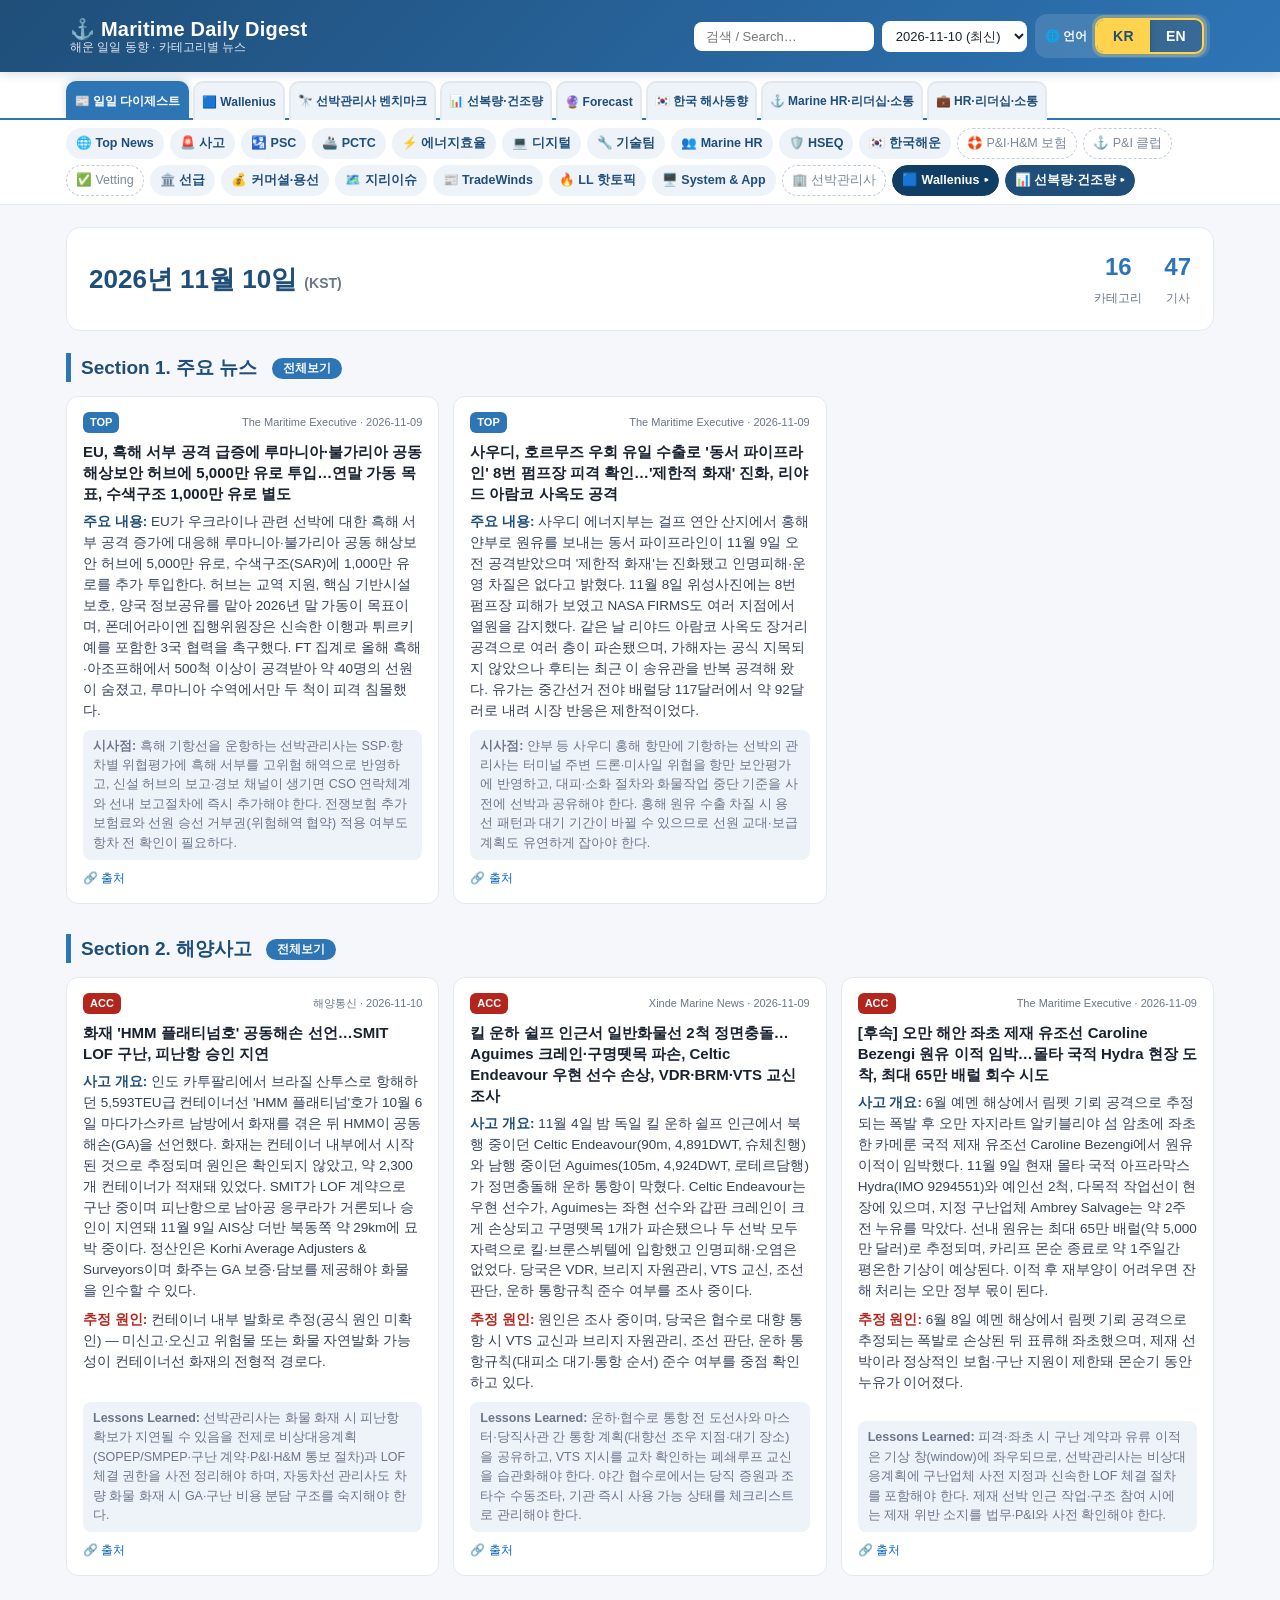
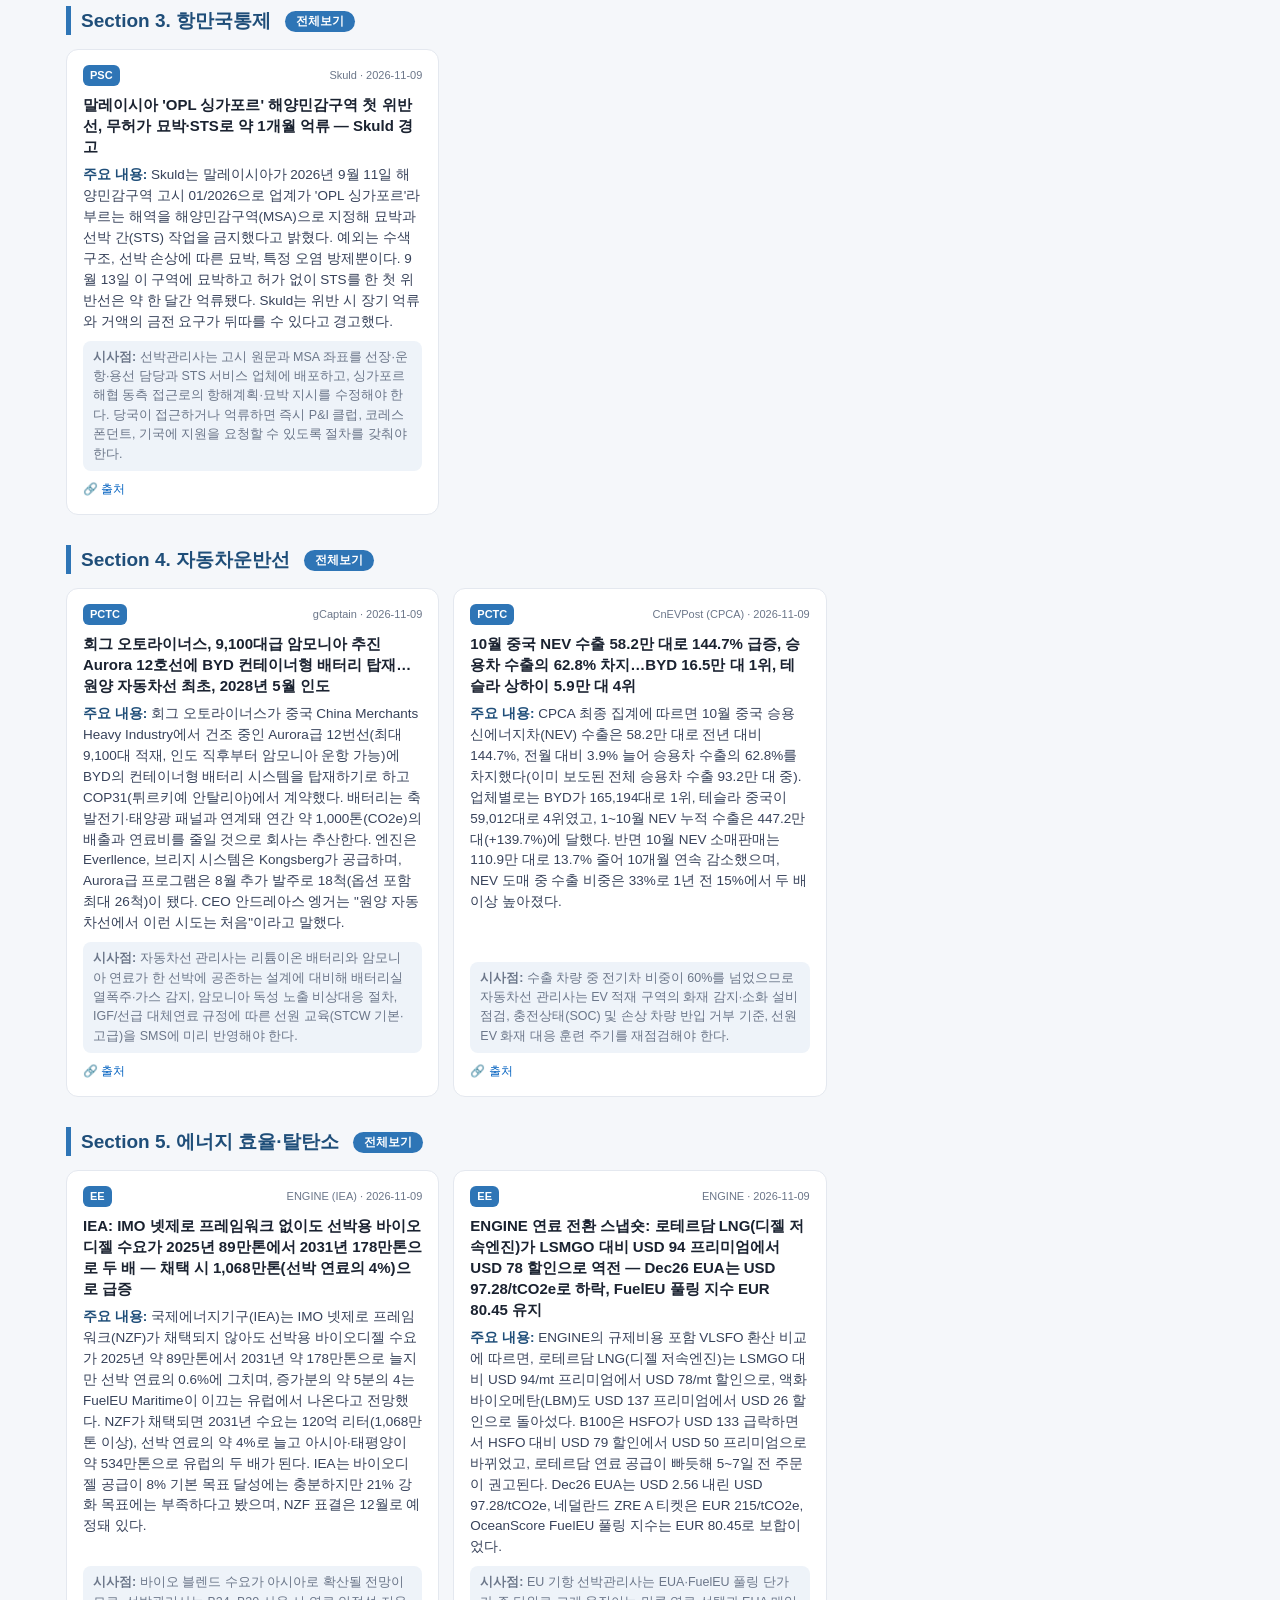
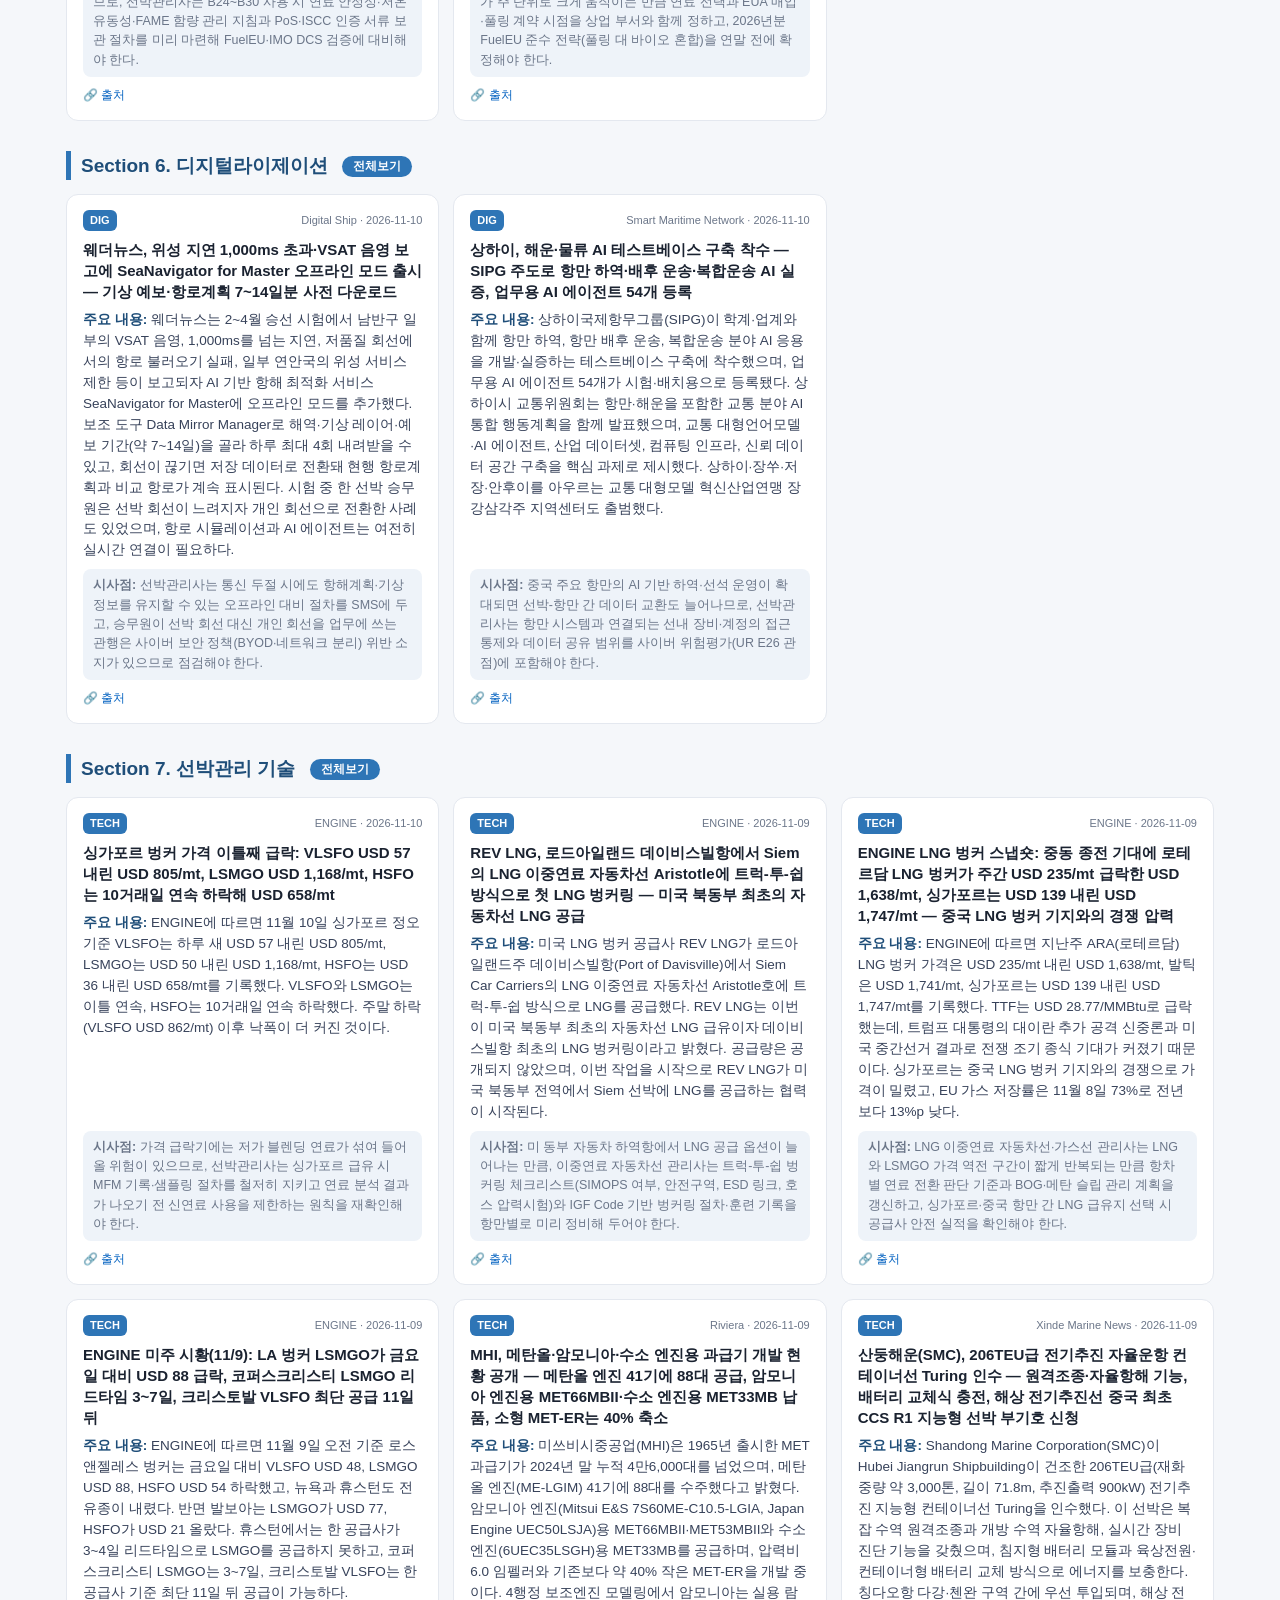
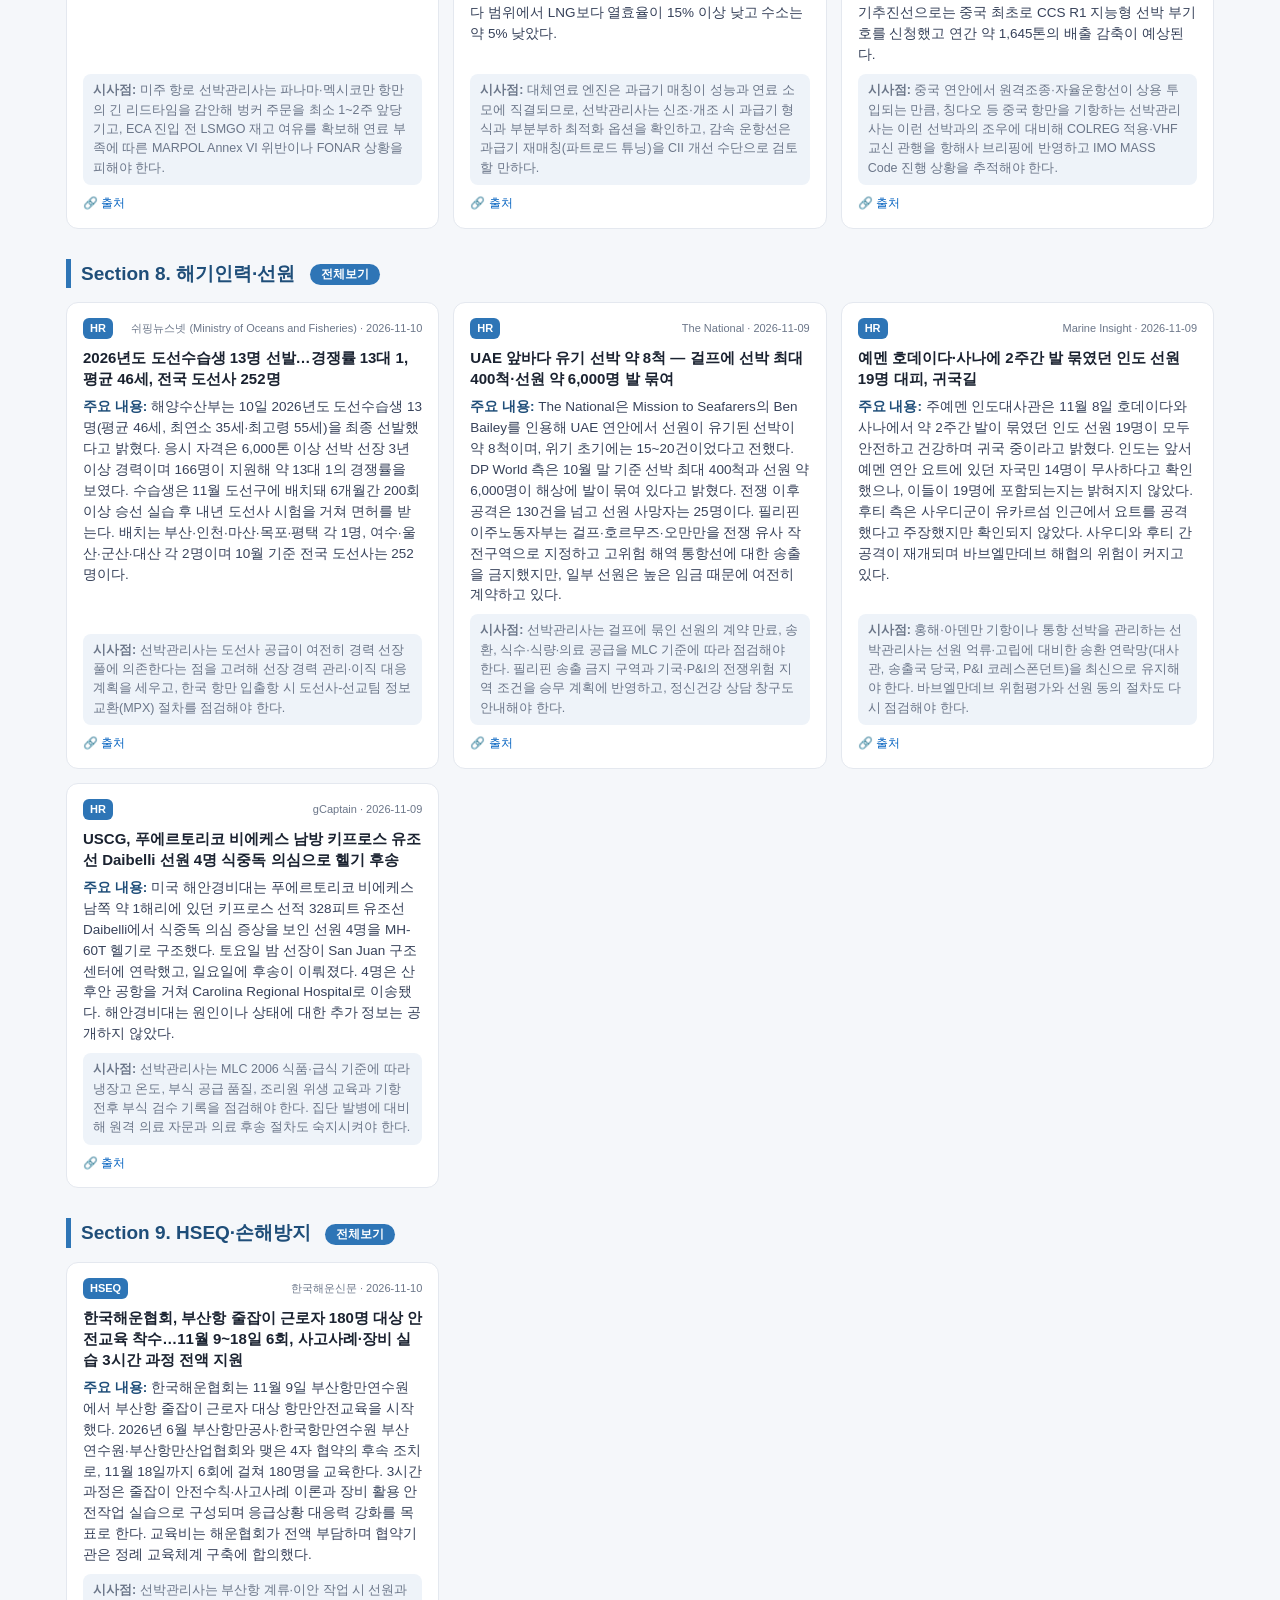
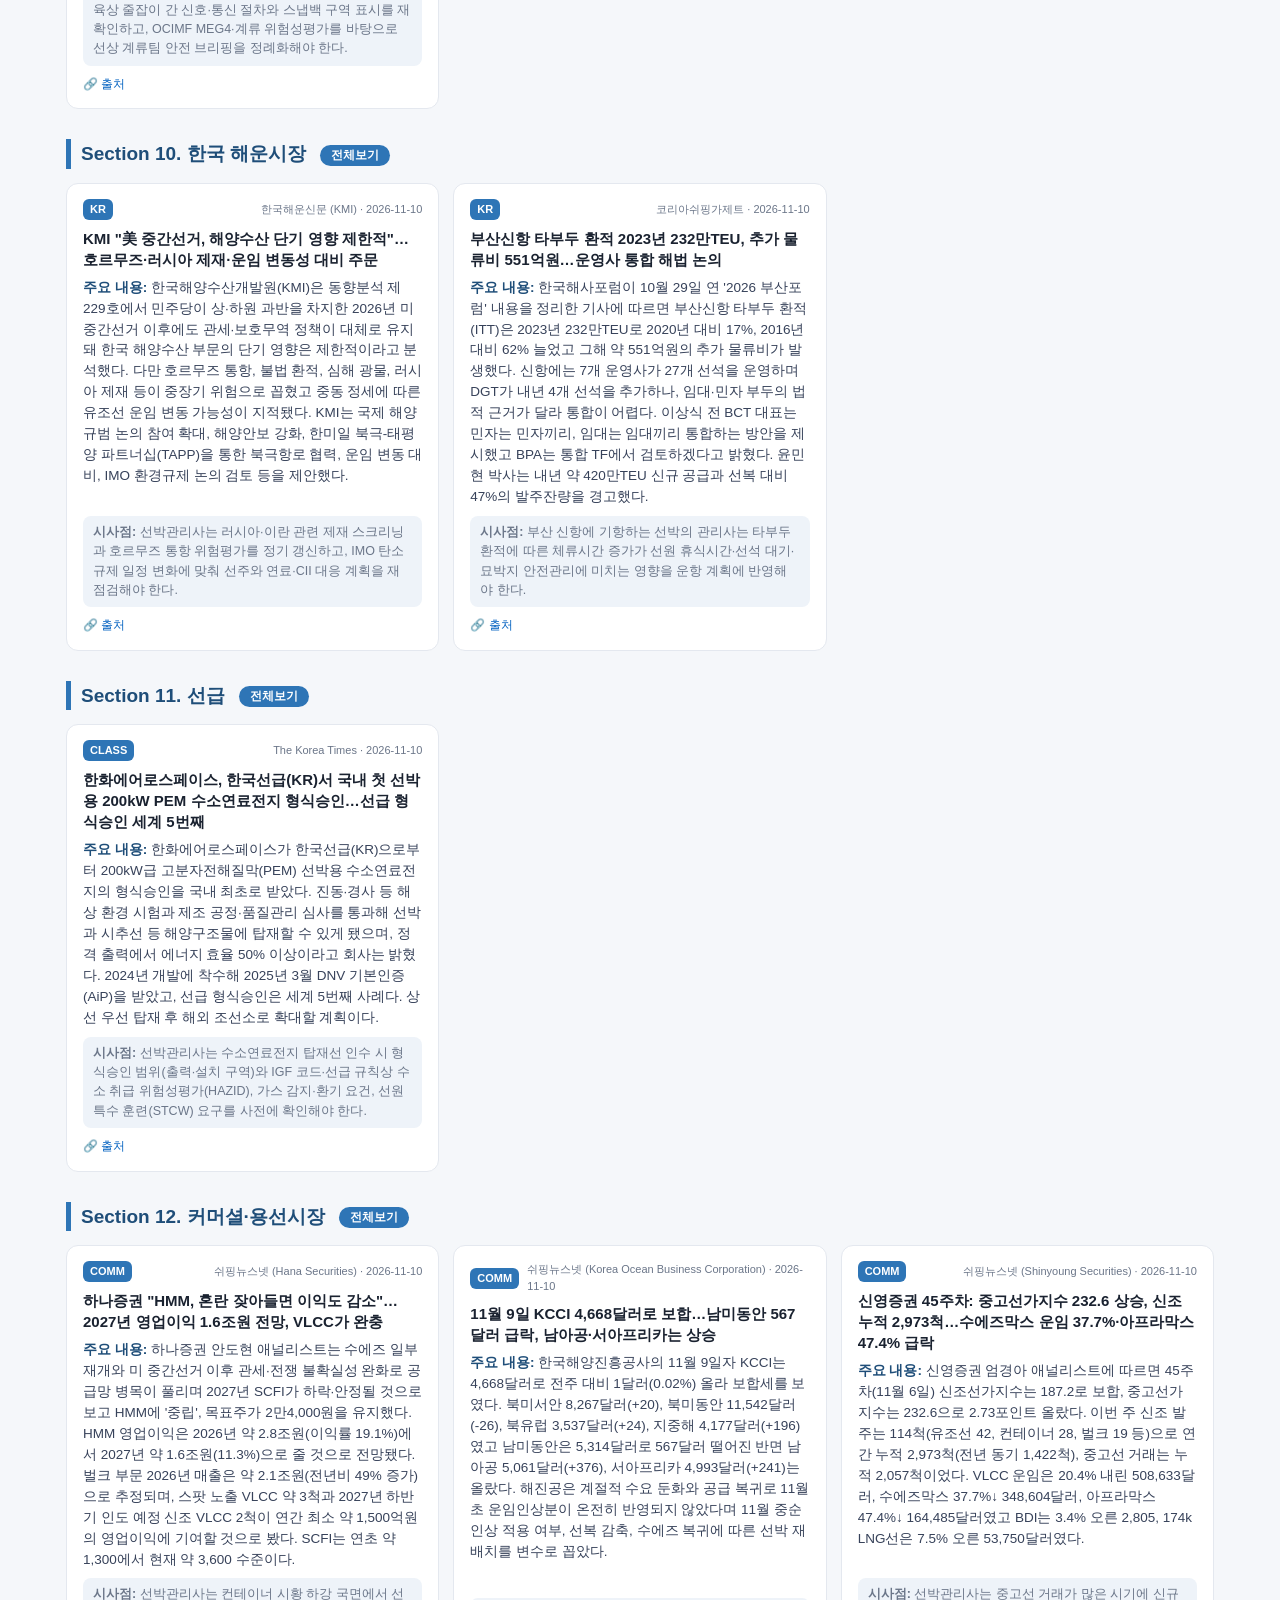
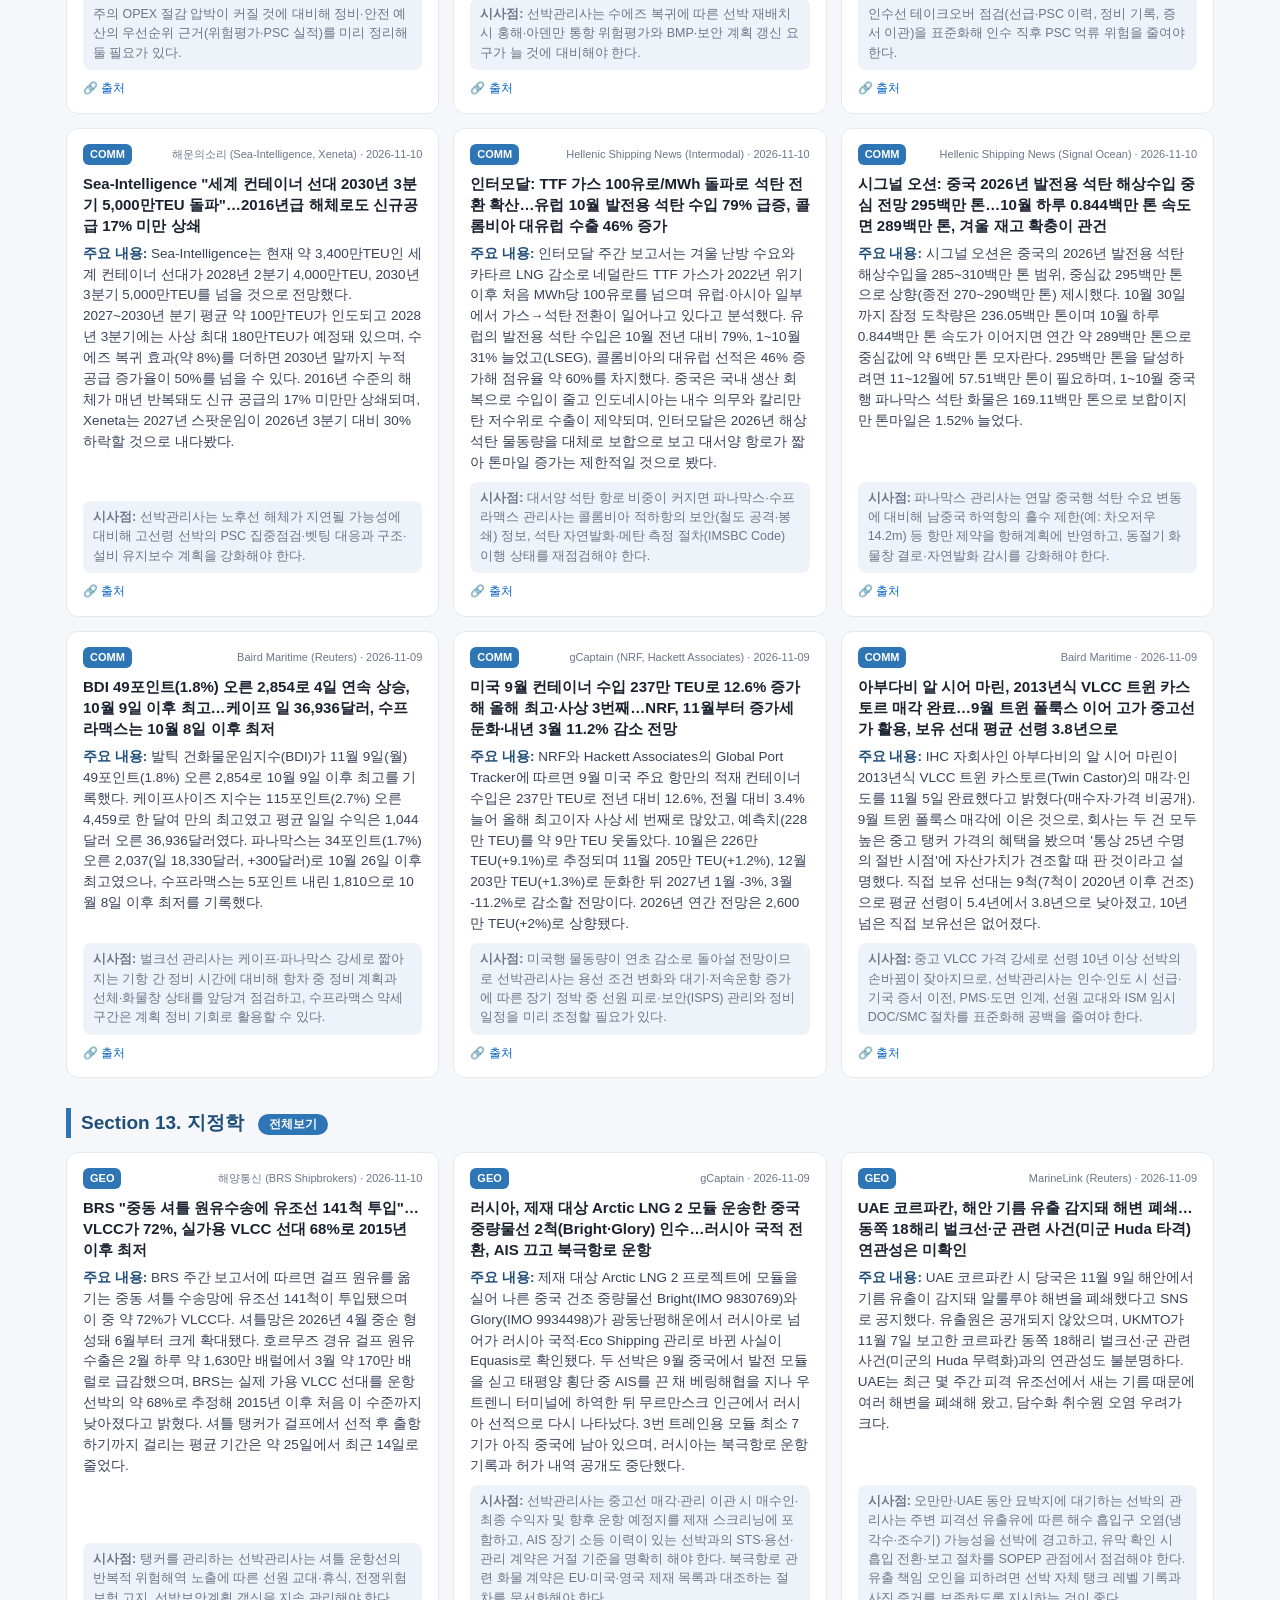
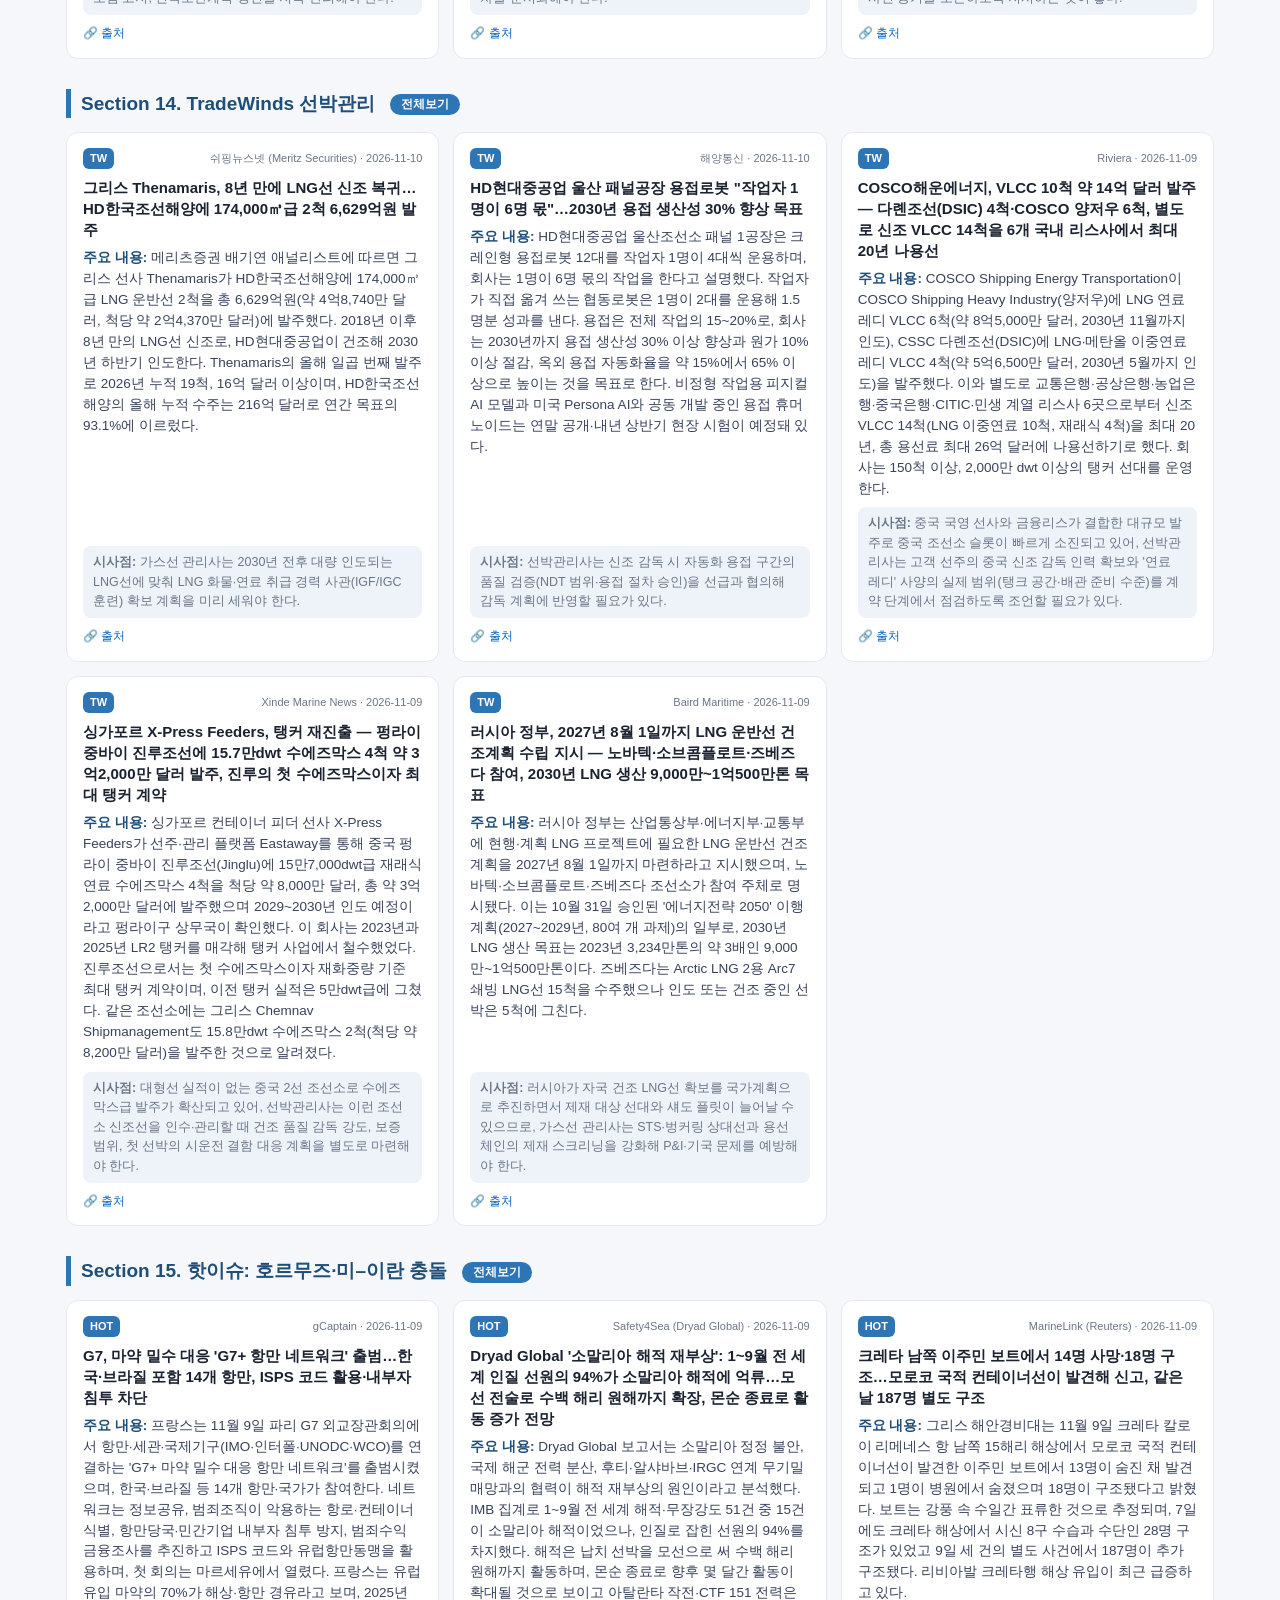
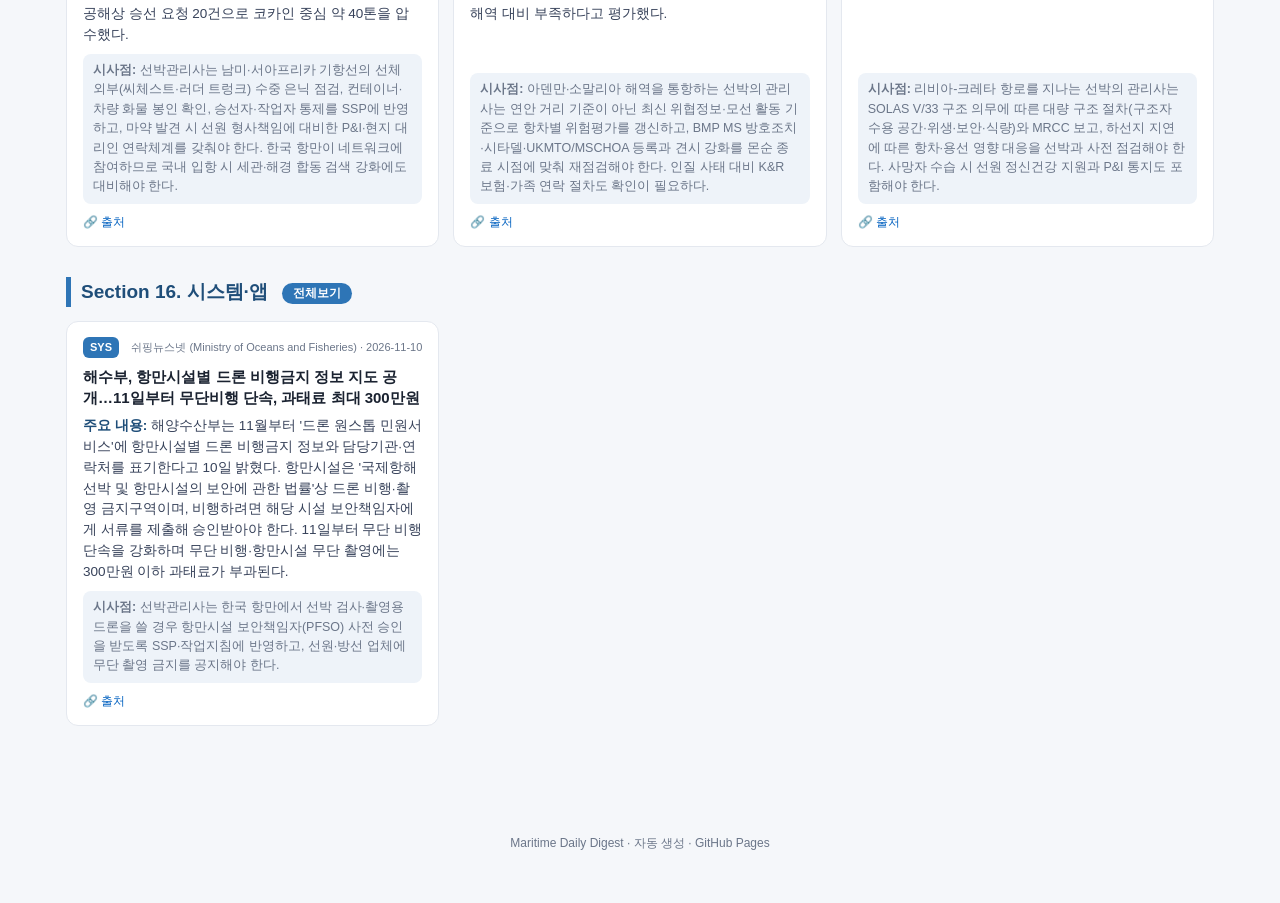
==== index.html @ 1887d446 "Update digest 2026-11-10: daily edition and all tabs Co-Authored-By: Claude Opus 5.5 <noreply@anthro" ====
<!DOCTYPE html>
<html lang="ko">
<head>
<meta charset="UTF-8">
<meta name="viewport" content="width=device-width, initial-scale=1.0">
<title>Maritime Daily Digest</title>
<link rel="icon" type="image/svg+xml" href="data:image/svg+xml,%3Csvg%20xmlns='http://www.w3.org/2000/svg'%20viewBox='0%200%2064%2064'%3E%3Ccircle%20cx='32'%20cy='32'%20r='32'%20fill='%231863C4'/%3E%3Cg%20fill='%23ffffff'%3E%3Crect%20x='22'%20y='21'%20width='5'%20height='22'%20rx='0.8'/%3E%3Crect%20x='37'%20y='21'%20width='5'%20height='22'%20rx='0.8'/%3E%3Cpolygon%20points='22,21%2027,21%2042,43%2037,43'/%3E%3C/g%3E%3C/svg%3E">
<meta name="theme-color" content="#1863C4">
<style>
:root{
--h1:#1F4E79; --h2:#2E75B6; --link:#0563C1; --ink:#1a2230; --muted:#6b7689;
--line:#e4e8ef; --bg:#f5f7fa; --card:#ffffff; --chip:#eef3f9; --accent:#1F4E79;
--acc-red:#b3261e;
}
*{box-sizing:border-box}
html,body{margin:0;padding:0}
body{font-family:"Malgun Gothic","Apple SD Gothic Neo","Segoe UI",Roboto,sans-serif;
color:var(--ink);background:var(--bg);line-height:1.55;-webkit-font-smoothing:antialiased}
a{color:var(--link);text-decoration:none}
a:hover{text-decoration:underline}

/* Header */
header{position:sticky;top:0;z-index:50;background:linear-gradient(135deg,#1F4E79,#2E75B6);
color:#fff;box-shadow:0 2px 10px rgba(31,78,121,.18)}
.bar{max-width:1180px;margin:0 auto;padding:14px 20px;display:flex;align-items:center;gap:16px;flex-wrap:wrap}
.brand{display:flex;flex-direction:column;line-height:1.15;cursor:pointer;border-radius:8px;padding:2px 6px;margin:-2px -6px;transition:background .15s}
.brand:hover{background:rgba(255,255,255,.12)}
.brand:hover b{text-decoration:underline}
.brand:focus-visible{outline:2px solid #ffd34d;outline-offset:2px}
.brand b{font-size:20px;letter-spacing:.2px}
.brand span{font-size:12px;opacity:.85}
.spacer{flex:1}
.ctrl{display:flex;align-items:center;gap:8px;flex-wrap:wrap}
select,.toggle button,#search{font-family:inherit;font-size:13px}
select{padding:7px 10px;border-radius:8px;border:none;background:#ffffff;color:var(--ink);cursor:pointer}
#search{padding:7px 12px;border-radius:8px;border:none;width:180px;outline:none;color:var(--ink)}
.langwrap{display:inline-flex;align-items:center;gap:8px;background:rgba(255,255,255,.12);
padding:4px 6px 4px 10px;border-radius:12px}
.langwrap .lng-ico{font-size:12px;font-weight:700;color:#fff;opacity:.95;white-space:nowrap}
.toggle{display:inline-flex;background:rgba(0,0,0,.20);border-radius:9px;overflow:hidden;
border:2px solid #ffd34d;box-shadow:0 0 0 3px rgba(255,211,77,.30)}
.toggle button{padding:8px 16px;border:none;background:transparent;color:#fff;cursor:pointer;
font-weight:700;font-size:14px;letter-spacing:.3px;transition:background .15s,color .15s}
.toggle button.on{background:#ffd34d;color:#1F4E79;box-shadow:0 1px 6px rgba(0,0,0,.25)}
.toggle button:not(.on):hover{background:rgba(255,255,255,.16)}

/* View tabs (Daily digest / Tonnage) */
.vtabs{background:#fff;border-bottom:2px solid var(--h2)}
.vtabs-inner{max-width:1180px;margin:0 auto;padding:9px 16px 0;display:flex;gap:8px}
.vtab{appearance:none;font-family:inherit;font-size:14.5px;font-weight:800;cursor:pointer;
color:var(--h1);background:var(--chip);border:2px solid var(--line);border-bottom:none;
padding:10px 20px;border-radius:10px 10px 0 0;position:relative;top:2px;
transition:background .15s,color .15s,border-color .15s}
.vtab:hover{background:#dfeaf6;border-color:var(--h2)}
.vtab.on{background:var(--h2);color:#fff;border-color:var(--h2);box-shadow:0 -2px 8px rgba(31,78,121,.20)}
.vtab .vt-ico{margin-right:6px}

/* Tonnage shortcut chip inside the daily category row */
.chip.tonchip{background:var(--h1);color:#fff;border-color:var(--h1)}
.chip.tonchip:hover{background:var(--h2);border-color:var(--h2)}

/* Ship-manager impact & strategy */
.sm-wrap{background:#fff;border:1px solid var(--line);border-left:5px solid var(--h1);
border-radius:12px;padding:18px 20px 16px;margin-bottom:20px}
.sm-wrap h3{margin:0 0 4px;font-size:16.5px;color:var(--h1)}
.sm-wrap p.intro{margin:0 0 16px;font-size:13.5px;line-height:1.7;color:#37425a}
.sm-h4{margin:18px 0 10px;font-size:13px;font-weight:800;color:var(--h2);letter-spacing:.3px;
text-transform:uppercase}
.sm-h4:first-of-type{margin-top:0}
.sm-imp{display:grid;grid-template-columns:repeat(auto-fit,minmax(290px,1fr));gap:12px}
.sm-imp div{background:var(--chip);border-radius:10px;padding:12px 14px}
.sm-imp b{display:block;font-size:13.5px;color:var(--h1);margin-bottom:5px;line-height:1.45}
.sm-imp span{font-size:12.5px;color:#4a5568;line-height:1.65}
.sm-str{list-style:none;margin:0;padding:0}
.sm-str li{border-top:1px solid var(--line);padding:13px 0 12px;display:flex;gap:14px;flex-wrap:wrap}
.sm-str li:first-child{border-top:none;padding-top:2px}
.sm-when{flex:0 0 132px;font-size:12px;font-weight:800;color:var(--h2);line-height:1.5;padding-top:2px}
.sm-body{flex:1 1 320px;min-width:0}
.sm-body b{display:block;font-size:14px;color:var(--ink);line-height:1.5;margin-bottom:5px}
.sm-body span{font-size:12.5px;color:#4a5568;line-height:1.65}
.sm-tag{display:inline-block;font-size:10.5px;font-weight:800;color:#fff;border-radius:5px;
padding:2px 8px;margin-left:7px;vertical-align:2px;white-space:nowrap}
.sm-tag.HSEQ{background:#b3261e}.sm-tag.기술{background:#1F4E79}.sm-tag.인력{background:#4a3aa7}
.sm-tag.상업{background:#1baf7a}.sm-tag.운영{background:#6b7689}
@media (max-width:640px){.sm-when{flex-basis:100%}}

/* Forecast segment pills */
.fc-segs{display:flex;flex-wrap:wrap;gap:8px;margin-bottom:18px}
.fc-seg{appearance:none;font-family:inherit;font-size:13.5px;font-weight:700;cursor:pointer;
background:#fff;color:var(--h1);border:2px solid var(--line);border-radius:999px;padding:8px 18px;
transition:background .15s,border-color .15s,color .15s}
.fc-seg:hover{border-color:var(--h2);background:var(--chip)}
.fc-seg.on{background:var(--h1);border-color:var(--h1);color:#fff}
.fc-seg .sg-ico{margin-right:5px}

/* Forecast tab */
.fc-verdict{background:linear-gradient(135deg,#1F4E79,#2E75B6);color:#fff;border-radius:14px;
padding:22px 24px;margin-bottom:20px}
.fc-verdict h2{margin:0 0 10px;font-size:21px;line-height:1.4;color:#fff}
.fc-verdict p.lead{margin:0 0 14px;font-size:14px;line-height:1.7;color:#eaf2fb}
.fc-verdict ul{margin:0;padding-left:18px}
.fc-verdict li{font-size:13.5px;line-height:1.65;color:#dce9f6;margin-bottom:6px}
.fc-kpis{display:grid;grid-template-columns:repeat(auto-fit,minmax(165px,1fr));gap:12px;margin-bottom:22px}
.fc-kpi{background:#fff;border:1px solid var(--line);border-radius:12px;padding:14px 16px}
.fc-kpi b{display:block;font-size:23px;color:var(--h2);line-height:1.25}
.fc-kpi span{font-size:12px;color:var(--muted)}
.fc-kpi em{display:block;font-style:normal;font-size:11.5px;color:var(--muted);margin-top:5px;line-height:1.45}
.chartbox{background:#fff;border:1px solid var(--line);border-radius:12px;padding:16px 18px 14px;margin-bottom:20px}
.chartbox h3{margin:0 0 3px;font-size:15.5px;color:var(--h1)}
.chartbox .cap{margin:0 0 12px;font-size:12.5px;color:var(--muted);line-height:1.5}
.chartbox svg{display:block;width:100%;height:auto;overflow:visible}
.lgd{display:flex;flex-wrap:wrap;gap:14px;margin:10px 0 2px;font-size:12.5px;color:var(--muted)}
.lgd i{display:inline-block;width:11px;height:11px;border-radius:3px;margin-right:6px;vertical-align:-1px}
.fc-tblwrap{overflow-x:auto;-webkit-overflow-scrolling:touch}
table.fc-tbl{border-collapse:collapse;width:100%;min-width:520px;font-size:12.5px}
table.fc-tbl th,table.fc-tbl td{border:1px solid var(--line);padding:7px 10px;text-align:right;white-space:nowrap}
table.fc-tbl th{background:var(--chip);color:var(--h1);font-weight:700}
table.fc-tbl th:first-child,table.fc-tbl td:first-child{text-align:left}
table.fc-tbl td.warn{background:#fdeeea;color:#a8341f;font-weight:700}
.fc-note{font-size:12px;color:var(--muted);line-height:1.6;margin-top:10px}
.watch li{font-size:13px;line-height:1.6;margin-bottom:7px}
.watch b{color:var(--h1)}
.wt{display:inline-block;font-size:11px;font-weight:700;color:#fff;border-radius:5px;padding:1px 7px;margin-left:6px}
.wt.h{background:#b3261e}.wt.m{background:#eda100}.wt.l{background:#6b7689}
#fcTip{position:fixed;z-index:200;pointer-events:none;background:#0f2437;color:#fff;font-size:12px;
line-height:1.55;padding:8px 11px;border-radius:8px;box-shadow:0 4px 14px rgba(0,0,0,.28);display:none;max-width:250px}

/* Tonnage figure badge */
.fig{font-size:12.5px;font-weight:700;color:var(--h1);background:#eaf2fb;border:1px solid #cfe0f2;
border-radius:8px;padding:7px 10px;margin:0 0 9px;line-height:1.5}

/* Nav chips — max 2 lines */
/* rows are 31px (19px line + padding + border); 8 + 31 + 6 + 31 = 76px shows exactly two rows */
nav.cats{background:#fff;border-bottom:1px solid var(--line);padding-bottom:8px}
.cats-inner{max-width:1180px;margin:0 auto;padding:8px 16px 0;display:flex;flex-wrap:wrap;gap:6px;max-height:78px;overflow-y:auto}
.chip{white-space:nowrap;padding:5px 9px;line-height:19px;border-radius:999px;background:var(--chip);color:var(--h1);
font-size:12.5px;font-weight:600;cursor:pointer;border:1px solid transparent}
.chip:hover{border-color:var(--h2)}
/* Section with no items on the selected date: still clickable, opens that section's archive */
.chip.nil{background:#fff;color:#7d889b;border:1px dashed #c3ccda;font-weight:500}
.chip.nil:hover{color:var(--h1);border:1px solid var(--h2)}
.chip.on,.chip.nil.on{background:var(--h2);color:#fff;border:1px solid var(--h2);font-weight:600}
.nilnote{background:#fff8e6;border:1px solid #f1dfb0;border-left:5px solid #e0a800;border-radius:10px;
padding:10px 14px;margin:-8px 0 16px;font-size:13.5px;color:#5a4a1a;line-height:1.6}

main{max-width:1180px;margin:0 auto;padding:22px 16px 60px}

.hero{background:#fff;border:1px solid var(--line);border-radius:14px;padding:20px 22px;margin-bottom:22px;
display:flex;align-items:center;gap:20px;flex-wrap:wrap}
.hero .big{font-size:26px;font-weight:800;color:var(--h1)}
.hero .sub{color:var(--muted);font-size:14px}
.stats{display:flex;gap:22px;margin-left:auto;flex-wrap:wrap}
.stat{text-align:center}
.stat b{display:block;font-size:24px;color:var(--h2)}
.stat span{font-size:12px;color:var(--muted)}

section.sec{margin-bottom:30px;scroll-margin-top:120px}
.sec h2{font-size:19px;color:var(--h1);border-left:5px solid var(--h2);padding-left:10px;margin:0 0 14px}
.sec h2 .viewall{font-size:11.5px;font-weight:700;color:#fff;background:var(--h2);border:none;
border-radius:999px;padding:3px 11px;margin-left:9px;cursor:pointer;vertical-align:middle}
.sec h2 .viewall:hover{background:var(--h1)}
.backbtn{font-size:13px;font-weight:700;color:#fff;background:var(--h2);border:none;border-radius:8px;
padding:8px 15px;cursor:pointer}
.backbtn:hover{background:var(--h1)}
.grid{display:grid;grid-template-columns:repeat(auto-fill,minmax(330px,1fr));gap:14px}

.card{background:var(--card);border:1px solid var(--line);border-radius:12px;padding:15px 16px;
display:flex;flex-direction:column;transition:box-shadow .15s,transform .15s}
.card:hover{box-shadow:0 6px 20px rgba(31,78,121,.10);transform:translateY(-2px)}
.card .top{display:flex;align-items:center;gap:8px;margin-bottom:8px}
.code{font-size:11px;font-weight:700;color:#fff;background:var(--h2);padding:2px 7px;border-radius:6px}
.card.acc .code{background:var(--acc-red)}
.meta{font-size:11px;color:var(--muted);margin-left:auto}
.card h3{font-size:15px;margin:0 0 8px;color:var(--ink);line-height:1.4}
.card p{margin:0 0 8px;font-size:13.5px;color:#37425a}
.lab{font-weight:700;color:var(--h1)}
.lab.cause{color:var(--acc-red)}
.impl{font-size:12.5px;color:var(--muted);background:var(--chip);border-radius:8px;padding:7px 10px;margin-top:auto}
.src{margin-top:9px;font-size:12px;word-break:break-all}

footer{max-width:1180px;margin:0 auto;padding:18px 16px 50px;color:var(--muted);font-size:12px;text-align:center}
.empty{padding:60px 20px;text-align:center;color:var(--muted)}
.pager{display:flex;justify-content:center;align-items:center;gap:6px;flex-wrap:wrap;margin:24px 0 8px}
.pager .pg{min-width:34px;height:34px;padding:0 10px;border:1px solid var(--line);background:#fff;color:var(--h1);
border-radius:8px;font-size:13px;font-weight:700;cursor:pointer}
.pager .pg:hover:not(:disabled){border-color:var(--h2);background:var(--chip)}
.pager .pg.on{background:var(--h2);color:#fff;border-color:var(--h2)}
.pager .pg:disabled{opacity:.4;cursor:default}
.pager .pg-ell{color:var(--muted);padding:0 2px}

/* eight view tabs: labels never wrap and the tab strip scrolls sideways inside itself whenever the tabs
   do not fit (never the page). The strip overlaps the 2px bottom rule via a negative margin, so the
   tabs keep their "attached" look even though the strip clips its overflow. Compact sizing keeps all eight
   in one row from 1181px up (incl. the longest labels, EN "Ship Manager Benchmark" and "Forecast · Gas
   Carriers"); narrower screens scroll the strip (a thin scrollbar shows on desktop widths, none on touch). */
.vtabs-inner{gap:4px;overflow-x:auto;overflow-y:hidden;margin-bottom:-2px;scrollbar-width:thin;-webkit-overflow-scrolling:touch}
.vtabs-inner::-webkit-scrollbar{height:5px}
.vtabs-inner::-webkit-scrollbar-thumb{background:#c3ccda;border-radius:3px}
.vtab{white-space:nowrap;flex:0 0 auto;padding:10px 7px;font-size:12px;top:0}
.vtab .vt-ico{margin-right:3px}
@media (max-width:900px){
.vtabs-inner{overflow-x:auto;scrollbar-width:none;-webkit-overflow-scrolling:touch}
.vtabs-inner::-webkit-scrollbar{display:none}
.vtab{flex:0 0 auto;white-space:nowrap;top:0}
}
@media (max-width:640px){
.grid{grid-template-columns:1fr}
#search{width:130px}
.vtabs-inner{padding:0 8px}
.vtab{padding:10px 11px 8px;font-size:12.5px}
}
@media print{
header,nav.cats,.vtabs,.ctrl,.hero .stats{display:none}
.card{break-inside:avoid;box-shadow:none}
body{background:#fff}
}

.kcard .dl{margin-left:auto;font-size:11px;font-weight:700;padding:2px 8px;border-radius:999px;border:1px solid var(--line);color:var(--muted);white-space:nowrap}
.kcard .dl.urgent{color:#fff;background:#d12f2f;border-color:#d12f2f}
.kcard .dl.open{opacity:.7;font-weight:600}
.kcard .top{align-items:center}

/* Wallenius tab */
.ww-top{background:#fff;border:1px solid var(--line);border-left:5px solid var(--h1);border-radius:12px;
padding:16px 20px 10px;margin-bottom:24px;scroll-margin-top:120px}
.ww-top h3{margin:0 0 4px;font-size:16.5px;color:var(--h1)}
.ww-top .sub{margin:0 0 8px;font-size:12.5px;color:var(--muted);line-height:1.6}
.ww-top ol{margin:0;padding:0;list-style:none}
.ww-top li{display:flex;gap:10px;align-items:baseline;border-top:1px solid var(--line);padding:9px 0}
.ww-top li:first-child{border-top:none}
.ww-top .n{flex:0 0 auto;font-weight:800;color:var(--h2);font-size:13px;min-width:14px}
.ww-top .wt-tag{flex:0 0 auto;font-size:11px;font-weight:700;color:#fff;background:var(--h1);border-radius:5px;
padding:1px 7px;white-space:nowrap}
.ww-top a.hd{flex:1 1 auto;min-width:0;font-size:14px;font-weight:700;color:var(--ink);line-height:1.5;cursor:pointer}
.ww-top a.hd:hover{color:var(--link);text-decoration:underline}
.ww-top .d{flex:0 0 auto;font-size:11.5px;color:var(--muted);white-space:nowrap}
.wcard .pri,.hcard .pri{font-size:10.5px;font-weight:800;color:#fff;background:#b3261e;border-radius:5px;padding:1px 6px}
.wcard.flash,.hcard.flash{box-shadow:0 0 0 3px #ffd34d}
.chip.wwchip{background:#0f3d63;color:#fff;border-color:#0f3d63}
.chip.wwchip:hover{background:var(--h2);border-color:var(--h2)}

/* HR tabs: Marine HR · Leadership & Communication / HR · Leadership & Communication (shore staff) */
.hcard .top{flex-wrap:wrap}
.htags{display:flex;flex-wrap:wrap;gap:5px;margin:-2px 0 9px}
.hchip{font-size:11px;font-weight:600;color:var(--h1);background:var(--chip);border:1px solid var(--line);
border-radius:999px;padding:1px 8px;white-space:nowrap}
.hchip.tl{color:#6b4a00;background:#fff4dc;border-color:#ecd49f;font-weight:700;max-width:100%;white-space:normal;overflow-wrap:anywhere}
.grid>.hcard{min-width:0}
.hcard .meta{min-width:0;overflow-wrap:anywhere}
/* Ship Manager Benchmark tab: company chip on cards, company filter, company list in the guide */
.hchip.co{color:#fff;background:#0f3d63;border-color:#0f3d63;font-weight:700;max-width:100%;white-space:normal;overflow-wrap:anywhere}
.hfilter{scroll-margin-top:120px}
.hfilter.cof{gap:6px}
.hfilter.cof .fc-seg{font-size:12.5px;padding:6px 12px;max-width:100%;overflow-wrap:anywhere}
.hguide h4 .hint{font-size:11.5px;font-weight:400;color:var(--muted);margin-left:6px}
.hguide ul.colist{display:flex;flex-wrap:wrap;gap:6px;list-style:none;padding:0;margin:6px 0 10px}
.hguide ul.colist li{max-width:100%}
.hguide .coq{appearance:none;font-family:inherit;font-size:12px;font-weight:700;cursor:pointer;color:var(--h1);background:#fff;
border:1px solid var(--line);border-radius:999px;padding:3px 10px;max-width:100%;overflow-wrap:anywhere;text-align:left}
.hguide .coq:hover{border-color:var(--h2);background:var(--chip)}
.hguide .coq.on{background:var(--h1);border-color:var(--h1);color:#fff}
.hguide .coq .cnt{font-weight:600;opacity:.7;margin-left:3px}
.hfilter{display:flex;flex-wrap:wrap;gap:8px;margin:0 0 16px}
.hfilter .fc-seg{font-size:13px;padding:7px 15px}
.hfilter .fc-seg .cnt{font-weight:600;opacity:.75;margin-left:4px}
.hguide{background:var(--card);border:1px solid var(--line);border-left:5px solid var(--h2);border-radius:12px;
padding:12px 18px;margin-bottom:24px;scroll-margin-top:120px}
.hguide summary{cursor:pointer;font-weight:800;color:var(--h1);font-size:15px;line-height:1.5}
.hguide summary .hint{font-size:12px;font-weight:400;color:var(--muted);margin-left:6px}
.hguide .gwrap{overflow-x:auto;-webkit-overflow-scrolling:touch;margin:12px 0 10px}
.hguide table{border-collapse:collapse;width:100%;font-size:12.5px;line-height:1.55}
.hguide th,.hguide td{border:1px solid var(--line);padding:7px 10px;text-align:left;vertical-align:top}
.hguide th{background:var(--chip);color:var(--h1);font-weight:700;white-space:nowrap}
.hguide td.nm{font-weight:700;white-space:nowrap}
.hguide td.nm small{display:block;font-weight:400;color:var(--muted);font-size:11px}
.hguide .gnote{font-size:12.5px;color:#37425a;line-height:1.65;margin:8px 0}
.hguide h4{margin:14px 0 6px;font-size:13px;color:var(--h2)}
.hguide ul.kw{margin:0 0 8px;padding-left:18px;font-size:12.5px;line-height:1.7;color:#37425a}
.hguide ul.kw b{color:var(--ink)}
@media (max-width:640px){
.hguide{padding:12px 14px}
.hguide table,.hguide thead,.hguide tbody,.hguide tr,.hguide th,.hguide td{display:block}
.hguide thead{display:none}
.hguide tr{border:1px solid var(--line);border-radius:10px;margin-bottom:10px;padding:6px 10px}
.hguide td{border:none;padding:3px 0}
.hguide td.nm{white-space:normal}
.hguide td[data-l]::before{content:attr(data-l);display:block;font-size:11px;font-weight:700;color:var(--h2)}
}
@media (max-width:640px){
.vtabs-inner{overflow-x:auto;scrollbar-width:none;-webkit-overflow-scrolling:touch}
.vtabs-inner::-webkit-scrollbar{display:none}
.vtab{flex:0 0 auto;white-space:nowrap;top:0}
.ww-top{padding:14px 14px 8px}
.ww-top li{flex-wrap:wrap;gap:6px}
.ww-top .d{order:2}
.ww-top a.hd{order:3;flex-basis:100%}
}
</style>
</head>
<body>
<header>
<div class="bar">
<div class="brand" id="brandHome" role="button" tabindex="0" title="처음 화면으로 (새로고침) / Home (refresh)"><b>⚓ Maritime Daily Digest</b><span>해운 일일 동향 · 카테고리별 뉴스</span></div>
<div class="spacer"></div>
<div class="ctrl">
<input id="search" type="search" placeholder="검색 / Search…" autocomplete="off">
<select id="dateSel" title="날짜 선택"></select>
<div class="langwrap" title="KR / EN 표시 언어 전환">
<span class="lng-ico">🌐 언어</span>
<div class="toggle" id="langToggle">
<button id="btnKR" class="on">KR</button>
<button id="btnEN">EN</button>
</div>
</div>
</div>
</div>
</header>

<div class="vtabs"><div class="vtabs-inner">
<button class="vtab on" id="tabDaily"><span class="vt-ico">📰</span><span id="tabDailyTxt">일일 다이제스트</span></button>
<button class="vtab" id="tabWw"><span class="vt-ico">🟦</span><span id="tabWwTxt">Wallenius</span></button>
<button class="vtab" id="tabSm"><span class="vt-ico">🔭</span><span id="tabSmTxt">선박관리사 벤치마크</span></button>
<button class="vtab" id="tabTon"><span class="vt-ico">📊</span><span id="tabTonTxt">선복량·건조량</span></button>
<button class="vtab" id="tabFc"><span class="vt-ico">🔮</span><span id="tabFcTxt">Forecast</span></button>
<button class="vtab" id="tabKr"><span class="vt-ico">🇰🇷</span><span id="tabKrTxt">한국 해사동향</span></button>
<button class="vtab" id="tabHr"><span class="vt-ico">⚓</span><span id="tabHrTxt">Marine HR·리더십·소통</span></button>
<button class="vtab" id="tabHro"><span class="vt-ico">💼</span><span id="tabHroTxt">HR·리더십·소통</span></button>
</div></div>
<div id="fcTip"></div>

<nav class="cats"><div class="cats-inner" id="catNav"></div></nav>

<main id="main">
<div class="empty" id="loading">불러오는 중…</div>
</main>

<footer id="foot"></footer>

<script>document.write('<scr'+'ipt src="manifest.js?v='+Date.now()+'"><\/scr'+'ipt>');</script>
<script>
/* ---------- config ---------- */
var CAT = {
TOP:{i:"🌐",kr:"Top News",en:"Top News"},
ACC:{i:"🚨",kr:"사고",en:"Accidents"},
PSC:{i:"🛂",kr:"PSC",en:"PSC"},
PCTC:{i:"🚢",kr:"PCTC",en:"PCTC"},
WW:{i:"🟦",kr:"Wallenius",en:"Wallenius"},
EE:{i:"⚡",kr:"에너지효율",en:"Energy"},
DIG:{i:"💻",kr:"디지털",en:"Digital"},
TECH:{i:"🔧",kr:"기술팀",en:"Technical"},
HR:{i:"👥",kr:"Marine HR",en:"Marine HR"},
HSEQ:{i:"🛡️",kr:"HSEQ",en:"HSEQ"},
KR:{i:"🇰🇷",kr:"한국해운",en:"Korea"},
INS:{i:"🛟",kr:"P&I·H&M 보험",en:"Insurance"},
PNI:{i:"⚓",kr:"P&I 클럽",en:"P&I Clubs"},
VET:{i:"✅",kr:"Vetting",en:"Vetting"},
CLASS:{i:"🏛️",kr:"선급",en:"Class"},
COMM:{i:"💰",kr:"커머셜·용선",en:"Commercial"},
GEO:{i:"🗺️",kr:"지리이슈",en:"Geo Issue"},
TW:{i:"📰",kr:"TradeWinds",en:"TradeWinds"},
HOT:{i:"🔥",kr:"LL 핫토픽",en:"LL Hot Topics"},
SYS:{i:"🖥️",kr:"System & App",en:"System & App"},
SMGR:{i:"🏢",kr:"선박관리사",en:"Ship Manager"}
};
/* Fixed tab order: every section tab stays visible even on days it has no items.
   WW (Wallenius Wilhelmsen) moved to its own view tab on 2026-10-20 and is no longer shown in the daily view. */
var CAT_ORDER = ["TOP","ACC","PSC","PCTC","EE","DIG","TECH","HR","HSEQ","KR","INS","PNI","VET","CLASS","COMM","GEO","TW","HOT","SYS","SMGR"];
var TGRP = {
OVW:{i:"🌍",kr:"세계 선대",en:"World Fleet"},
PCTC:{i:"🚗",kr:"자동차운반선",en:"Car Carriers"},
BULK:{i:"⛴️",kr:"벌크선",en:"Dry Bulk"},
TANK:{i:"🛢️",kr:"탱커",en:"Tankers"},
CONT:{i:"📦",kr:"컨테이너선",en:"Containers"},
GAS:{i:"🔥",kr:"가스선",en:"Gas Carriers"},
YARD:{i:"🏗️",kr:"조선소·건조량",en:"Shipyards"},
SCRAP:{i:"♻️",kr:"해체·선령",en:"Recycling"}
};
var KGRP = {
NOTICE:{i:"\ud83d\udcdc",kr:"공고·입찰",en:"Notices"},
POLICY:{i:"\ud83c\udfdb\ufe0f",kr:"지원정책·제도",en:"Policy"},
PORT:{i:"\u2693",kr:"항만공사",en:"Port Authorities"},
EVENT:{i:"\ud83d\udcc5",kr:"세미나·컨퍼런스",en:"Events"},
EDU:{i:"\ud83c\udf93",kr:"교육·자격",en:"Training"},
ASSOC:{i:"\ud83e\udd1d",kr:"협회·단체",en:"Associations"}
};
var WGRP = {
FLEET:{i:"🚢",kr:"신조·선대",en:"Newbuilds & Fleet"},
OPS:{i:"🧭",kr:"운항·항로",en:"Operations"},
EUKOR:{i:"🇰🇷",kr:"EUKOR",en:"EUKOR"},
BIZ:{i:"💼",kr:"계약·실적",en:"Contracts & Results"},
NOR:{i:"🇳🇴",kr:"노르웨이·스웨덴",en:"Norway & Sweden"},
WIL:{i:"🏢",kr:"윌헬름센 그룹",en:"Wilhelmsen Group"},
ESG:{i:"🌱",kr:"친환경·기술",en:"Decarbonisation"},
LOG:{i:"🏗️",kr:"물류·터미널",en:"Logistics"}
};
var WLBL = {
KR:{sum:"주요 내용",imp:"선박관리·사업 시사점",src:"출처",key:"핵심"},
EN:{sum:"Summary",imp:"Ship management & business impact",src:"Source",key:"Key"}
};
/* HR tabs (2026-10-28): "hr" = Marine HR · Leadership & Communication (seafarers, ship management),
   "hro" = HR · Leadership & Communication for shore staff. Groups are listed in display order. */
var HGRP = {
FRONT:{i:"🧭",kr:"현장 리더십",en:"Frontline leadership"},
SAFE:{i:"🗣️",kr:"심리적 안전·스피크업",en:"Psychological safety & speak-up"},
XCOMM:{i:"🌐",kr:"다문화·선박-육상 소통",en:"Cross-cultural & ship-shore communication"},
COLLAB:{i:"🤝",kr:"협업·팀워크",en:"Collaboration & teamwork"},
CHANGE:{i:"🔄",kr:"변화관리·업무 혁신·AI",en:"Change, work innovation & AI"},
ENGAGE:{i:"🌱",kr:"참여·웰빙·인재 유지",en:"Engagement, wellbeing & retention"},
HRPOL:{i:"📋",kr:"HR 제도·동향",en:"HR policy & trends"}
};
var HGRP_ORDER = ["FRONT","SAFE","XCOMM","COLLAB","CHANGE","ENGAGE","HRPOL"];
var OGRP = {
LEAD:{i:"🧭",kr:"리더십·코칭",en:"Leadership & coaching",d:"팀장·관리자 리더십, 위임, 코칭, 피드백",dEN:"team leader and manager leadership, delegation, coaching, feedback"},
COMM:{i:"💬",kr:"커뮤니케이션",en:"Communication",d:"회의, 보고·글쓰기, 메일·메신저, 어려운 대화",dEN:"meetings, reports and writing, email and messaging, difficult conversations"},
COLLAB:{i:"🤝",kr:"협업·팀워크",en:"Collaboration & teamwork",d:"부서 간 협업, 사일로 해소, 하이브리드 팀",dEN:"cross-department collaboration, breaking down silos, hybrid teams"},
CULT:{i:"🌱",kr:"조직문화·몰입·웰빙",en:"Culture, engagement & wellbeing",d:"심리적 안전, 몰입, 번아웃, 조직문화",dEN:"psychological safety, engagement, burnout, organisational culture"},
INNOV:{i:"🚀",kr:"업무 혁신·AI",en:"Work innovation & AI",d:"AI 도입과 정착, 업무 재설계, 변화관리",dEN:"adopting AI and making it stick, work redesign, change management"},
EFFIC:{i:"⏱️",kr:"업무 효율·생산성",en:"Efficiency & productivity",d:"시간관리, 집중, 회의 줄이기, 업무 흐름",dEN:"time management, focus, fewer meetings, workflow"},
SOFT:{i:"🧰",kr:"업무 소프트웨어",en:"Work software",d:"업무에 쓰는 새 도구와 기능 소개",dEN:"new tools and features for everyday work"},
HRM:{i:"📋",kr:"HR 제도·동향",en:"HR practice & trends",d:"평가·채용·교육·근무제도 동향",dEN:"trends in appraisal, hiring, training and working time"}
};
var OGRP_ORDER = ["LEAD","COMM","COLLAB","CULT","INNOV","EFFIC","SOFT","HRM"];
var HTAG = {
PS:{kr:"심리적 안전",en:"Psychological safety"},
SPEAK:{kr:"스피크업·보고",en:"Speak-up"},
JUST:{kr:"Just culture",en:"Just culture"},
XC:{kr:"다문화 소통",en:"Cross-cultural"},
SS:{kr:"선박-육상 소통",en:"Ship-shore comms"},
CHG:{kr:"변화관리",en:"Change management"},
FL:{kr:"현장 리더십",en:"Frontline leadership"},
BRM:{kr:"BRM·팀워크",en:"BRM & teamwork"},
ENG:{kr:"참여·몰입",en:"Engagement"},
RET:{kr:"채용·유지",en:"Hiring & retention"},
WELL:{kr:"웰빙·정신건강",en:"Wellbeing"},
WR:{kr:"일하는 방식",en:"Work redesign"},
AI:{kr:"AI 도입",en:"AI adoption"},
TRN:{kr:"교육·역량",en:"Training"},
DI:{kr:"다양성·포용",en:"Diversity & inclusion"},
POL:{kr:"제도·규제",en:"Policy & regulation"},
LDR:{kr:"리더십",en:"Leadership"},
COACH:{kr:"코칭·피드백",en:"Coaching & feedback"},
MTG:{kr:"회의",en:"Meetings"},
WRT:{kr:"보고·글쓰기",en:"Writing & reporting"},
COLLAB:{kr:"협업",en:"Collaboration"},
REMOTE:{kr:"원격·하이브리드",en:"Remote & hybrid"},
PERF:{kr:"성과관리",en:"Performance management"},
TIME:{kr:"시간관리·집중",en:"Time & focus"},
AUTO:{kr:"업무 자동화",en:"Automation"},
TOOL:{kr:"소프트웨어",en:"Software"},
SEC:{kr:"보안·개인정보",en:"Security & privacy"},
DATA:{kr:"데이터 활용",en:"Data"}
};
/* Office tab guide: the six sources the user recommended (as listed), the top-3 note and the MIT SMR note.
   Row shape: n/nEN name, h/hEN small line, u link, k/e the remaining cells (KR/EN). */
var OGUIDE = {
sum:"📚 추천 소스 6곳 · 이 탭의 주제",sumEN:"📚 Six recommended sources and the topics in this tab",
hint:"HR·리더십·커뮤니케이션·업무 혁신을 꾸준히 보기 위한 매체",hintEN:"Publications for following HR, leadership, communication and work innovation",
src:[
{n:"DBR 동아비즈니스리뷰",nEN:"DBR (Dong-A Business Review)",h:"dbr.donga.com",u:"https://dbr.donga.com/",
 k:["한국·한국어","리더십, 조직관리, 경영 혁신","국내 기업 사례, 팀 운영, 성과관리, AI를 활용한 업무 개선"],
 e:["Korea · Korean","Leadership, organisation management, management innovation","Korean company cases, team management, performance management, and using AI to improve work"]},
{n:"HR Insight",nEN:"HR Insight",h:"hrinsight.co.kr",u:"https://www.hrinsight.co.kr/",
 k:["한국·한국어","HR, 인재육성, 조직문화","인사담당자 실무, 직원 몰입, 리더 교육, 조직문화 개선 사례"],
 e:["Korea · Korean","HR, talent development, organisational culture","Hands-on HR practice, employee engagement, leader training, and culture-improvement cases"]},
{n:"Harvard Business Review — HBR",nEN:"Harvard Business Review - HBR",h:"hbr.org",u:"https://hbr.org/",
 k:["미국·영어","리더십, 커뮤니케이션, 혁신","리더십과 비즈니스 커뮤니케이션을 함께 공부하기 좋은 경영 매체"],
 e:["US · English","Leadership, communication, innovation","A management publication for studying leadership and business communication together"]},
{n:"SHRM",nEN:"SHRM",h:"shrm.org",u:"https://www.shrm.org/",
 k:["미국·영어","HR 전문정보, 인재관리, 변화관리","HR 체계, 리더 개발, 조직 변화 과정의 소통을 살펴보기 좋음"],
 e:["US · English","Professional HR information, talent management, change management","HR frameworks, leader development, and communication during organisational change"]},
{n:"MIT Sloan Management Review",nEN:"MIT Sloan Management Review",h:"sloanreview.mit.edu",u:"https://sloanreview.mit.edu/",
 k:["미국·영어","업무 혁신, AI, 조직 설계","AI 도입, 일하는 방식 개선, 현장 직원의 혁신 참여, 변화 리더십"],
 e:["US · English","Work innovation, AI, organisation design","AI adoption, better ways of working, frontline staff taking part in innovation, change leadership"]},
{n:"HR Dive",nEN:"HR Dive",h:"hrdive.com",u:"https://www.hrdive.com/",
 k:["미국·영어","HR 뉴스·동향","채용·직원관리·AI와 인력 관련 이슈를 뉴스 형태로 빠르게 확인"],
 e:["US · English","HR news and trends","Quick news-style updates on hiring, people management, and AI and the workforce"]}
],
head:["사이트","국가·언어","주요 분야","활용하기 좋은 내용"],
headEN:["Site","Country · language","Focus","Best used for"],
top3:"우선 3개만 보신다면: DBR + HBR + HR Insight — 한국 기업 사례, 글로벌 리더십·소통, HR 실무를 골고루. AI와 업무 혁신이 더 중요하면 MIT Sloan Management Review 추가.",
top3EN:"If you follow only three: DBR + HBR + HR Insight - a balanced mix of Korean company cases, global leadership and communication, and HR practice. Add MIT Sloan Management Review if AI and work innovation matter more.",
smr:"MIT Sloan Management Review 참고: MIT Sloan은 2026년 가을호를 끝으로 인쇄판을 끝내고 정규 디지털 콘텐츠도 2026년 11월까지만 낸다고 밝혔다(2026년 9월 10일 발표). 기존 기사 아카이브는 계속 공개되고, 올겨울 디지털 전용 후속 매체가 나올 예정이다. 이번 수집에서는 MIT SMR 기사 페이지에 접근할 수 없어 MIT SMR 항목이 없다.",
smrEN:"Note on MIT Sloan Management Review: MIT Sloan says print ends after the fall 2026 issue and regular digital content runs only through November 2026 (announced 10 September 2026). The article archive stays online, and a digital-only successor is planned for this winter. Its article pages could not be reached for this collection, so there are no MIT SMR items yet.",
more:"그 밖에 국내·해외 매체를 가리지 않고 수집합니다 — 조사 기관, 소프트웨어 공식 블로그, IT 전문지 포함.",
moreEN:"Other Korean and international sources are also used, including research bodies, official software blogs and IT media."
};
/* Marine tab guide: maritime leadership, communication and collaboration sources + the user's HSEQ keywords */
var MGUIDE = {
sum:"📚 해사 리더십·소통·협업 소스 · 검색 키워드",sumEN:"📚 Maritime leadership, communication and collaboration sources and keywords",
hint:"선원·선박관리 조직의 리더십·소통·협업을 꾸준히 보기 위한 소스",hintEN:"Sources for following leadership, communication and collaboration at sea and in ship management",
src:[
{n:"The Nautical Institute",nEN:"The Nautical Institute",h:"nautinst.org",u:"https://www.nautinst.org/",
 k:["해사 전문가 단체","리더십·인적 요소 교육, MARS 사고 교훈, Seaways"],
 e:["Professional body for mariners","Leadership and human-element training, MARS incident lessons, Seaways"]},
{n:"CHIRP Maritime",nEN:"CHIRP Maritime",h:"chirpmaritime.org",u:"https://www.chirpmaritime.org/",
 k:["기밀 사고·근접사고 보고","보고 사례 속 BRM·소통·협업 교훈"],
 e:["Confidential incident and near-miss reporting","BRM, communication and collaboration lessons from the reports"]},
{n:"The Mission to Seafarers · ISWAN",nEN:"The Mission to Seafarers · ISWAN",h:"missiontoseafarers.org · iswan.org.uk",u:"https://www.missiontoseafarers.org/",
 k:["선원 복지","선원 행복지수, 상담전화 데이터"],
 e:["Seafarer welfare","Seafarers Happiness Index and helpline data"]},
{n:"P&I 손해예방 자료",nEN:"P&I loss-prevention material",h:"The Swedish Club · Gard · UK P&I · NorthStandard 등",hEN:"The Swedish Club · Gard · UK P&I · NorthStandard and others",u:"",
 k:["P&I 클럽 손해예방","리더십·BRM·도선 소통·안전문화 지침"],
 e:["P&I club loss prevention","Guidance on leadership, BRM, pilotage communication and safety culture"]},
{n:"사고조사 기관",nEN:"Accident investigation bodies",h:"MAIB · NTSB · TSB · 해양안전심판원",hEN:"MAIB · NTSB · TSB · Korea Maritime Safety Tribunal",u:"https://www.gov.uk/maib-reports",
 k:["해양사고 조사 보고서","소통·리더십·협업 실패 사례"],
 e:["Marine accident investigation reports","Cases of communication, leadership and collaboration failures"]},
{n:"해사 전문지",nEN:"Maritime trade press",h:"Safety4Sea · Splash247 · Seatrade Maritime · Ship Management International",u:"",
 k:["해사 전문 매체","업계 동향·기고"],
 e:["Maritime trade media","Industry trends and commentary"]},
{n:"한국 해사 매체",nEN:"Korean maritime media",h:"한국해운신문 · 쉬핑뉴스넷 · 해양한국 등",hEN:"Maritime Press Korea · Shipping Newsnet · Monthly Maritime Korea and others",u:"",
 k:["국내 해운·선원 소식","국내 선원 인력·제도·조직문화"],
 e:["Korean shipping and seafarer news","Korean seafarer workforce, rules and organisational culture"]}
],
head:["소스","분야","활용하기 좋은 내용"],
headEN:["Source","Field","Best used for"],
kwH:"🔎 HSEQ·선박관리 업무에 연결해서 읽을 때 유용한 검색어",
kwHEN:"🔎 Search keywords that link the reading to HSEQ and ship management work",
kw:[
["Psychological safety / Speak-up culture","위험이나 실수를 편하게 보고하는 조직문화","a culture where people can report risks and mistakes without fear"],
["Cross-cultural communication","다국적 선원·육상 직원 간 소통","communication between multinational crews and shore staff"],
["Change management","새로운 절차·시스템 도입과 정착","introducing new procedures and systems and making them stick"],
["Frontline leadership","선장·기관장·현장 책임자의 리더십","leadership by masters, chief engineers and frontline supervisors"],
["Employee engagement / Work redesign","직원 참여와 일하는 방식 개선","employee involvement and better ways of working"],
["Collaboration / Teamwork","선상 팀·선박-육상·다자 작업의 협업","collaboration within shipboard teams, between ship and shore, and across multi-party operations"]
]
};
/* Ship Manager Benchmark tab (2026-10-28): what leading ship managers have newly started — initiatives,
   tools and digital platforms, events and research — so our organisation can see and learn from it. */
var SGRP = {
INIT:{i:"🚀",kr:"새 이니셔티브",en:"New initiatives",d:"새 서비스·사업·조직·파트너십·M&A, 선원·안전·환경 프로그램",dEN:"new services, business, organisation, partnerships and M&A, plus crew, safety and environmental programmes"},
DIGI:{i:"💻",kr:"툴·디지털 플랫폼",en:"Tools & digital platforms",d:"자체 개발·도입 시스템, 데이터·AI, 원격 지원·성능 관리",dEN:"in-house and adopted systems, data and AI, remote support and performance management"},
EVENT:{i:"🎤",kr:"행사·수상",en:"Events & awards",d:"주최 행사·컨퍼런스 발표·수상",dEN:"events they host, conference talks and awards"},
RSRCH:{i:"📊",kr:"리서치·보고서",en:"Research & reports",d:"선박관리사가 수행·후원·발표한 조사·백서·연구",dEN:"surveys, white papers and studies that ship managers ran, sponsored or published"}
};
var SGRP_ORDER = ["INIT","DIGI","EVENT","RSRCH"];
/* tag dictionary of the benchmark tab only (kept apart from HTAG so codes can mean different things) */
var STAG = {
CREW:{kr:"선원·인재",en:"Crew & talent"},
TRN:{kr:"교육·훈련",en:"Training"},
WELL:{kr:"웰빙",en:"Wellbeing"},
SAFE:{kr:"안전",en:"Safety"},
GREEN:{kr:"탈탄소·환경",en:"Decarbonisation"},
FUEL:{kr:"신연료",en:"New fuels"},
DIGI:{kr:"디지털",en:"Digital"},
AI:{kr:"AI",en:"AI"},
DATA:{kr:"데이터",en:"Data"},
CYBER:{kr:"사이버",en:"Cyber"},
RSUP:{kr:"원격 지원",en:"Remote support"},
VPERF:{kr:"선박 성능",en:"Vessel performance"},
MAINT:{kr:"정비·기술",en:"Maintenance"},
PROC:{kr:"구매·조달",en:"Procurement"},
BIZ:{kr:"사업·M&A",en:"Business & M&A"},
PART:{kr:"파트너십",en:"Partnerships"},
DI:{kr:"다양성",en:"Diversity"},
ESG:{kr:"ESG·보고",en:"ESG & reporting"}
};
var SGUIDE = {
sum:"📚 이 탭을 보는 법 · 등장 선박관리사",sumEN:"📚 How to use this tab and the ship managers covered",
hint:"세계 유수 선박관리사에게서 배우기",hintEN:"Learning from leading ship managers",
purpose:"세계 유수 선박관리사가 새로 시작한 일을 모아 우리 조직이 보고 배우기 위한 탭입니다. 카드마다 '벤치마킹 포인트'에 우리가 참고할 점을 적었습니다.",
purposeEN:"This tab gathers what leading ship managers have newly started so that our organisation can see it and learn from it. Each card notes what we can take from it under 'What we can learn'.",
typesH:"🗂️ 네 가지 유형",typesHEN:"🗂️ Four types",
coH:"🏢 등장 선박관리사",coHEN:"🏢 Ship managers covered",
coHint:"이름을 누르면 그 회사 소식만 봅니다.",coHintEN:"Click a name to show only that company's news.",
note:"Wilhelmsen Ship Management·윌헬름센 그룹 소식은 Wallenius 탭에서, 선원 리더십·소통 프로그램은 Marine HR 탭에서도 볼 수 있습니다.",
noteEN:"News on Wilhelmsen Ship Management and the Wilhelmsen group is in the Wallenius tab; crew leadership and communication programmes also appear in the Marine HR tab."
};
/* per-tab configuration for the card tabs sharing one implementation — the two HR tabs and the ship manager
   benchmark tab (state f = filter, g = guide open). Optional keys: tags (tag dictionary, default HTAG),
   coFilter (company filter built from the data), stat3.count (custom third stat). */
var HRTABS = {
hr:{
 file:"hrlead.js", win:"HRLEAD", pre:"hsec-", grp:HGRP, order:HGRP_ORDER, marFirst:true, filters:null,
 tab:{KR:"Marine HR·리더십·소통",EN:"Marine HR & Leadership"},
 lbl:{KR:{sum:"주요 내용",imp:"💡 HSEQ·선박관리 적용",src:"출처",key:"핵심"},EN:{sum:"Summary",imp:"💡 How to apply in ship management",src:"Source",key:"Key"}},
 hero:{KR:"⚓ Marine HR·리더십·소통 — 선원·선박관리 조직의 리더십·소통·협업",EN:"⚓ Marine HR, Leadership & Communication - leadership, communication and collaboration for seafarers and ship management"},
 sub:{KR:"해사 전문지·기관·P&I·사고조사 보고서·한국 해사 매체",EN:"Maritime press, institutions, P&I clubs, accident reports and Korean maritime media"},
 stat3:{KR:"핵심",EN:"key",fn:function(it){ return (it.prio||0)>=3; }},
 topH:{KR:"📌 핵심 헤드라인 — 해사 리더십·소통·협업 관점",EN:"📌 Key headlines - maritime leadership, communication and collaboration"},
 topSub:{KR:"선상·육상 조직의 리더십, 소통, 협업, 안전문화에 가장 직접 연결되는 소식을 골라 짧게 정리했습니다. 제목을 누르면 해당 기사 카드로 이동합니다.",
  EN:"The news most directly tied to leadership, communication, collaboration and safety culture on board and ashore, in brief. Click a headline to jump to its card."},
 guideChip:{KR:"📚 해사 소스·키워드",EN:"📚 Sources & keywords"},
 guide:function(T,key){ return marineGuideHtml(T,key); },
 loadTxt:{KR:"Marine HR·리더십·소통 소식 불러오는 중…",EN:"Loading Marine HR & leadership news…"},
 errTxt:{KR:"Marine HR·리더십·소통 탭 데이터를 불러오지 못했습니다.",EN:"Could not load the Marine HR & Leadership tab data."},
 data:null, loading:false, f:"all", g:false
},
hro:{
 file:"hroffice.js", win:"HROFFICE", pre:"osec-", grp:OGRP, order:OGRP_ORDER, marFirst:false,
 filters:[
  {k:"all",KR:"전체",EN:"All",fn:null},
  {k:"kor",KR:"🇰🇷 국내",EN:"🇰🇷 Korean sources",fn:function(it){ return !!it.kor; }},
  {k:"intl",KR:"🌐 해외",EN:"🌐 International",fn:function(it){ return !it.kor; }}
 ],
 filterAria:{KR:"국내·해외 매체 필터",EN:"Korean or international source filter"},
 tab:{KR:"HR·리더십·소통",EN:"HR, Leadership & Work"},
 lbl:{KR:{sum:"주요 내용",imp:"💡 육상 업무 적용",src:"출처",key:"핵심"},EN:{sum:"Summary",imp:"💡 How to apply in shore teams",src:"Source",key:"Key"}},
 hero:{KR:"💼 HR·리더십·소통 — 육상 직원을 위한 리더십·커뮤니케이션·협업·업무 혁신·업무 효율·업무 소프트웨어",EN:"💼 HR, Leadership & Communication - leadership, communication, collaboration, work innovation, efficiency and software for shore staff"},
 sub:{KR:"국내·해외 매체 (DBR · HR Insight · HBR · SHRM · HR Dive 등)",EN:"Korean and international sources (DBR, HR Insight, HBR, SHRM, HR Dive and more)"},
 stat3:{KR:"🇰🇷 국내",EN:"🇰🇷 Korean",fn:function(it){ return !!it.kor; }},
 topH:{KR:"📌 핵심 헤드라인 — 육상 리더십·소통·업무 혁신",EN:"📌 Key headlines - leadership, communication and work innovation for shore teams"},
 topSub:{KR:"육상 직원·팀장에게 바로 쓸모 있는 리더십·소통·협업·업무 혁신 소식을 골라 짧게 정리했습니다. 제목을 누르면 해당 기사 카드로 이동합니다.",
  EN:"The leadership, communication, collaboration and work-innovation news most useful to shore staff and team leaders, in brief. Click a headline to jump to its card."},
 guideChip:{KR:"📚 추천 소스·주제",EN:"📚 Sources & topics"},
 guide:function(T,key){ return officeGuideHtml(T,key); },
 loadTxt:{KR:"HR·리더십·소통 소식 불러오는 중…",EN:"Loading HR, leadership & work news…"},
 errTxt:{KR:"HR·리더십·소통 탭 데이터를 불러오지 못했습니다.",EN:"Could not load the HR, Leadership & Work tab data."},
 data:null, loading:false, f:"all", g:false
},
sm:{
 file:"shipmgr.js", win:"SHIPMGR", pre:"ssec-", grp:SGRP, order:SGRP_ORDER, marFirst:false, filters:null,
 tags:STAG, coFilter:true,
 filterAria:{KR:"선박관리사별 필터",EN:"Filter by ship manager"},
 tab:{KR:"선박관리사 벤치마크",EN:"Ship Manager Benchmark"},
 lbl:{KR:{sum:"주요 내용",imp:"💡 벤치마킹 포인트",src:"출처",key:"핵심"},EN:{sum:"Summary",imp:"💡 What we can learn",src:"Source",key:"Key"}},
 hero:{KR:"🔭 선박관리사 벤치마크 — 세계 유수 선박관리사의 새 이니셔티브·툴·디지털 플랫폼·행사·리서치",EN:"🔭 Ship Manager Benchmark - new initiatives, tools, digital platforms, events and research from leading ship managers"},
 sub:{KR:"선박관리사 발표·해사 전문지·연구 보고서",EN:"Ship manager announcements, maritime press and research reports"},
 stat3:{KR:"선박관리사",EN:"companies",count:function(all){ var s={}; all.forEach(function(it){ if(it.co) s[it.co]=1; }); return Object.keys(s).length; }},
 topH:{KR:"📌 핵심 헤드라인 — 우리가 배울 점",EN:"📌 Key headlines - what we can learn"},
 topSub:{KR:"세계 유수 선박관리사의 새 시도 가운데 우리 조직이 가장 참고할 만한 것을 골라 짧게 정리했습니다. 제목을 누르면 해당 기사 카드로 이동합니다.",
  EN:"The new moves by leading ship managers that our organisation can learn most from, in brief. Click a headline to jump to its card."},
 guideChip:{KR:"📚 보는 법·선박관리사",EN:"📚 How to use & companies"},
 guide:function(T,key){ return smGuideHtml(T,key); },
 loadTxt:{KR:"선박관리사 벤치마크 불러오는 중…",EN:"Loading the ship manager benchmark…"},
 errTxt:{KR:"선박관리사 벤치마크 탭 데이터를 불러오지 못했습니다.",EN:"Could not load the Ship Manager Benchmark tab data."},
 data:null, loading:false, f:"all", g:false
}
};
var KLBL = {
KR:{posted:"게시",deadline:"마감",sum:"내용",act:"조치",src:"공고 원문",dleft:"D-",today:"오늘 마감",open:"상시"},
EN:{posted:"Posted",deadline:"Deadline",sum:"Details",act:"Action",src:"Original notice",dleft:"D-",today:"Closes today",open:"Open"}
};
var LBL = {
KR:{date:"발표/시기",sum:"주요 내용",imp:"시사점",iDate:"발생/공개",iSum:"사고 개요",cause:"추정 원인",les:"Lessons Learned",src:"출처",fig:"핵심 수치"},
EN:{date:"Date/Source",sum:"Summary",imp:"Implication",iDate:"Incident Date",iSum:"Incident Summary",cause:"Probable Cause",les:"Lessons Learned",src:"Source",fig:"Key figures"}
};
var lang = "KR";
/* Korean media names shown in English when the EN view is on */
var SRC_EN = {"코리아쉬핑가제트": "Korea Shipping Gazette",
 "이데일리": "Edaily",
 "연합": "Yonhap",
 "한국해운조합": "Korea Shipowners' Association",
 "해양수산부": "Korea MOF",
 "쉬핑뉴스넷": "Shipping Newsnet",
 "서울경제": "Seoul Economic Daily",
 "한국경제": "Korea Economic Daily",
 "매일경제": "Maeil Business",
 "매일신문": "Maeil Shinmun",
 "조선일보": "Chosun Ilbo",
 "부산일보": "Busan Ilbo",
 "한국선급": "Korean Register",
 "머니투데이방송": "Money Today Broadcasting",
 "머니투데이": "Money Today",
 "파이낸셜뉴스": "Financial News",
 "이코노미트리뷴": "Economy Tribune",
 "헤럴드경제": "Herald Business",
 "아시아경제": "Asia Economy",
 "에너지데일리": "Energy Daily",
 "뉴시스": "Newsis",
 "뉴스1": "News1",
 "노컷뉴스": "Nocut News",
 "미디어펜": "MediaPen",
 "아주경제": "Aju Business Daily",
 "서울신문": "Seoul Shinmun",
 "ABC뉴스": "ABC News",
 "전자신문": "ETNews",
 "중앙일보": "JoongAng Ilbo",
 "동아일보": "Dong-A Ilbo",
 "데일리시큐": "Daily Secu",
 "머니S": "Money S",
 "이투데이": "Etoday",
 "파이낸셜타임즈": "Financial Times",
 "이코노미스트": "Economist Korea",
 "시사저널e": "Sisa Journal e",
 "한겨레": "Hankyoreh",
 "국민일보": "Kukmin Ilbo",
 "울산신문": "Ulsan Shinmun",
 "보안뉴스": "Boan News",
 "경남신문": "Gyeongnam Shinmun",
 "국제신문": "Kookje Shinmun",
 "핀포인트뉴스": "Pinpoint News",
 "글로벌이코노믹": "Global Economic",
 "해양한국": "Monthly Maritime Korea",
 "경기일보": "Kyeonggi Ilbo",
 "뉴스핌": "Newspim",
 "아이뉴스24": "iNews24",
 "데일리로그": "DailyLog",
 "카고뉴스": "Cargo News",
 "현대해양": "Hyundae Ocean",
 "물류신문": "Logistics News",
 "해사신문": "Haesa News",
 "한국해양신문": "Korea Maritime News",
 "해운의소리": "Shipping Voice",
 "여성신문": "Women's News",
 "한국해운신문": "Maritime Press Korea",
 "데일리환경": "Daily Environment",
 "해운산업신문": "Shipping Industry News",
 "인천일보": "Incheon Ilbo",
 "해사정보신문": "Maritime Information News",
 "강원일보": "Kangwon Ilbo",
 "경향신문": "Kyunghyang Shinmun",
 "더원방송": "The One Broadcasting",
 "데일리안": "Dailian",
 "경인일보": "Kyeongin Ilbo",
 "신아일보": "Shina Ilbo",
 "재경일보": "Jaekyung Ilbo",
 "한국농어민신문": "Korea Farmers & Fishermen News",
 "뉴스다": "Newsda",
 "더팩트": "The Fact",
 "프레시안": "Pressian",
 "해양통신": "Ocean Press",
 "세계뉴스통신": "Segye News Agency",
 "뉴스타파": "Newstapa",
 "해사경제신문": "Maritime Economy News",
 "뉴스토마토": "NewsTomato",
 "크레딧뉴스": "Credit News",
 "창업일보": "Changup Ilbo",
 "로이슈": "Lawissue",
 "M이코노미뉴스": "M Economy News",
 "한국금융신문": "Korea Financial Newspaper",
 "남도일보": "Namdo Ilbo",
 "블로터": "Bloter",
 "고용노동부": "Korea Ministry of Employment and Labor",
 "한경비즈니스": "Hankyung Business",
 "메가경제": "Mega Economy",
 "지디넷코리아": "ZDNet Korea",
 "세계일보": "Segye Ilbo",
 "충청시사신문": "Chungcheong Sisa Shinmun",
 "요즘IT": "Yozm IT",
 "오마이뉴스": "OhmyNews",
 "아웃소싱타임스": "Outsourcing Times",
 "여성경제신문": "Women Economy News",
 "경북도민일보": "Gyeongbuk Domin Ilbo",
 "아시아투데이": "Asia Today",
 "국제뉴스": "Gukje News",
 "한국NGO신문": "Korea NGO News",
 "뉴데일리": "New Daily",
 "디지털투데이": "Digital Today",
 "환경미디어": "Environment Media",
 "비즈니스워치": "Business Watch",
 "코리아헤럴드": "The Korea Herald",
 "매일노동뉴스": "Maeil Labor News",
 "코리아스프린트": "Korea Sprint",
 "뉴스로드": "Newsroad",
 "뉴스웨이": "Newsway", "와이드경제": "Wide Economy"};
function srcTx(v){
if(lang!=="EN" || !v) return v;
for(var k in SRC_EN) v = v.split(k).join(SRC_EN[k]);
return v;
}
var current = null;
var viewMode = "day"; // "day" | "all" | "tonnage" | "forecast" | "korea" | "ww" | "hr" (Marine HR) | "hro" (shore-staff HR)
var tonnage = null;
var tonLoading = false;
var forecast = null;
var fcLoading = false;
var SER = ["#2a78d6","#eb6834","#1baf7a"];   /* validated categorical slots 1-3 */
var allCode = null;
var allItems = [];
var allPage = 0;
var allNil = null;      /* date the archive was opened from when that date had no items in the section */
var allLoading = false;
var allReq = 0;         /* guards against a slower, older archive request overwriting a newer one */
var DAYS_PER_PAGE = 10; /* archive view: days shown per page */
var ARCH_PARALLEL = 10; /* archive view: digest files fetched at the same time (HTTP/2) */

/* ---------- loader ---------- */
/* Archive files use a key that changes only when a new digest date is published,
   so the browser can reuse them between visits; the selected day is always fetched fresh. */
function archKey(){ var m = window.DIGEST_MANIFEST || []; return (m[0]||"") + "-" + m.length; }
function loadDay(date, cb, stable){
window.DIGEST_ARCHIVE = window.DIGEST_ARCHIVE || {};
if (window.DIGEST_ARCHIVE[date]) return cb(window.DIGEST_ARCHIVE[date]);
var s = document.createElement("script");
s.src = "digest-" + date + ".js?v=" + (stable ? archKey() : Date.now());
s.onload = function(){ cb(window.DIGEST_ARCHIVE[date] || null); };
s.onerror = function(){ cb(null); };
document.head.appendChild(s);
}

function loadTonnage(cb){
if(window.TONNAGE) return cb(window.TONNAGE);
if(tonLoading) return;
tonLoading = true;
var s = document.createElement("script");
s.src = "tonnage.js?v=" + Date.now();
s.onload = function(){ tonLoading=false; cb(window.TONNAGE || null); };
s.onerror = function(){ tonLoading=false; cb(null); };
document.head.appendChild(s);
}

function loadForecast(cb){
if(window.FORECAST) return cb(window.FORECAST);
if(fcLoading) return;
fcLoading = true;
var s = document.createElement("script");
s.src = "forecast.js?v=" + Date.now();
s.onload = function(){ fcLoading=false; cb(window.FORECAST || null); };
s.onerror = function(){ fcLoading=false; cb(null); };
document.head.appendChild(s);
}

var korea = null;
var krLoading = false;
function dropExpired(K){
if(!K || K._pruned) return K;
var n = 0;
K.groups.forEach(function(g){
g.items = g.items.filter(function(it){ var d = dleft(it.deadline); return d==null || d>=0; });
n += g.items.length;
});
K.total = n; K._pruned = true;
return K;
}
function loadKorea(cb){
if(window.KOREA) return cb(dropExpired(window.KOREA));
if(krLoading) return;
krLoading = true;
var s = document.createElement("script");
s.src = "korea.js?v=" + Date.now();
s.onload = function(){ krLoading=false; cb(dropExpired(window.KOREA || null)); };
s.onerror = function(){ krLoading=false; cb(null); };
document.head.appendChild(s);
}

var ww = null;
var wwLoading = false;
function loadWw(cb){
if(window.WALWIL) return cb(window.WALWIL);
if(wwLoading) return;
wwLoading = true;
var s = document.createElement("script");
s.src = "walwil.js?v=" + Date.now();
s.onload = function(){ wwLoading=false; cb(window.WALWIL || null); };
s.onerror = function(){ wwLoading=false; cb(null); };
document.head.appendChild(s);
}

/* card-tab data loaders: hrlead.js (Marine HR) / hroffice.js (shore-staff HR) / shipmgr.js (ship manager benchmark) */
function loadHrTab(key, cb){
var T = HRTABS[key];
if(window[T.win]) return cb(window[T.win]);
if(T.loading) return;
T.loading = true;
var s = document.createElement("script");
s.src = T.file + "?v=" + Date.now();
s.onload = function(){ T.loading=false; cb(window[T.win] || null); };
s.onerror = function(){ T.loading=false; cb(null); };
document.head.appendChild(s);
}

function esc(t){ return (t==null?"":String(t)).replace(/[&<>"]/g,function(c){return {"&":"&amp;","<":"&lt;",">":"&gt;",'"':"&quot;"}[c];}); }

/* source link: always open the ORIGINAL site (no Google Translate) */
function srcTranslated(it){ return false; }
function srcUrl(it){ return it.url; }

/* ---------- card ---------- */
function cardHtml(it, isAcc){
var L = LBL[lang];
var acc = isAcc && (it.kCause!=null || it.eCause!=null);
var pk = function(kr, en){ return (lang==="KR") ? (kr||en||"") : (en||kr||""); };
var html = '<div class="card'+(acc?" acc":"")+'">';
html += '<div class="top"><span class="code">'+esc(it.code)+'</span><span class="meta">'+esc(srcTx(it.src))+' · '+esc(it._adate||it.date||"")+'</span></div>';
/* two schemas exist in the archive: legacy (title=EN, titleKR=KR) and current (title=KR, eTitle=EN) */
var ttl = (lang==="KR") ? (it.titleKR || it.title || "") : (it.eTitle || it.title || "");
html += '<h3>'+esc(ttl)+'</h3>';
if(acc){
html += '<p><span class="lab">'+L.iSum+':</span> '+esc(pk(it.kSum,it.eSum))+'</p>';
html += '<p><span class="lab cause">'+L.cause+':</span> '+esc(pk(it.kCause,it.eCause))+'</p>';
html += '<div class="impl"><b>'+L.les+':</b> '+esc(pk(it.kLes,it.eLes))+'</div>';
} else {
html += '<p><span class="lab">'+L.sum+':</span> '+esc(pk(it.kSum,it.eSum))+'</p>';
html += '<div class="impl"><b>'+L.imp+':</b> '+esc(pk(it.kImp,it.eImp))+'</div>';
}
html += '<div class="src">🔗 <a href="'+esc(srcUrl(it))+'" target="_blank" rel="noopener">'+L.src+'</a></div>';
html += '</div>';
return html;
}

/* ---------- render ---------- */
/* ---------- tiny SVG chart helpers ---------- */
function fcTipShow(e, html){
var t = document.getElementById("fcTip");
t.innerHTML = html; t.style.display = "block";
var x = e.clientX + 14, y = e.clientY + 14;
if(x + t.offsetWidth > window.innerWidth - 8) x = e.clientX - t.offsetWidth - 14;
if(y + t.offsetHeight > window.innerHeight - 8) y = e.clientY - t.offsetHeight - 14;
t.style.left = x + "px"; t.style.top = y + "px";
}
function fcTipHide(){ document.getElementById("fcTip").style.display = "none"; }

function fcAxis(kind, v){
if(kind==="usd") return "$"+Math.round(v/1000)+"k";
if(kind==="pctv") return (Math.round(v*10)/10)+"%";
return Math.round(v);
}

/* grouped/simple column chart — one series, direct labels on every bar */
function barChart(rows, opt){
var W=760, H=opt.h||230, L=44, R=14, T=18, B=34;
var iw=W-L-R, ih=H-T-B;
var max = Math.max.apply(null, rows.map(function(r){return r.v;})) * 1.18;
var bw = iw/rows.length*0.56, gap = iw/rows.length;
var g = '<svg viewBox="0 0 '+W+' '+H+'" role="img" aria-label="'+esc(opt.aria||opt.title||"")+'">';
[0,.25,.5,.75,1].forEach(function(f){
var y = T+ih-ih*f;
g += '<line x1="'+L+'" y1="'+y+'" x2="'+(W-R)+'" y2="'+y+'" stroke="#eef1f6" stroke-width="1"/>';
g += '<text x="'+(L-8)+'" y="'+(y+4)+'" text-anchor="end" font-size="10.5" fill="#8b93a3">'+fcAxis(opt.axis, max*f)+'</text>';
});
rows.forEach(function(r,i){
var h = ih*(r.v/max), x = L + gap*i + (gap-bw)/2, y = T+ih-h;
g += '<rect class="fcbar" data-t="'+esc(r.tip||"")+'" x="'+x+'" y="'+y+'" width="'+bw+'" height="'+Math.max(h,2)+'" rx="4" ry="4" fill="'+(r.c||opt.color||SER[0])+'"/>';
g += '<text x="'+(x+bw/2)+'" y="'+(y-7)+'" text-anchor="middle" font-size="12" font-weight="700" fill="#1F4E79">'+esc(r.lab)+'</text>';
g += '<text x="'+(x+bw/2)+'" y="'+(T+ih+18)+'" text-anchor="middle" font-size="11.5" fill="#52514e">'+esc(r.x)+'</text>';
if(r.x2) g += '<text x="'+(x+bw/2)+'" y="'+(T+ih+31)+'" text-anchor="middle" font-size="10" fill="#8b93a3">'+esc(r.x2)+'</text>';
});
g += '<line x1="'+L+'" y1="'+(T+ih)+'" x2="'+(W-R)+'" y2="'+(T+ih)+'" stroke="#c9d2de" stroke-width="1"/>';
return g + '</svg>';
}

/* multi-series line chart with a threshold rule, direct end labels and hover */
function lineChart(series, years, opt){
var W=760, H=270, L=46, R=104, T=18, B=32;
/* widen the right margin so long end labels (e.g. English names) are not clipped */
var tw=function(s){ s=String(s||""); var w=0; for(var i=0;i<s.length;i++){ w += /[ㄱ-힝]/.test(s.charAt(i)) ? 11.6 : 6.8; } return w; };
series.forEach(function(s){ R=Math.max(R, Math.ceil(tw(s.name))+16); });
R=Math.max(R, Math.ceil(tw(opt.thrLabel))+12);
var iw=W-L-R, ih=H-T-B;
var lo=opt.lo, hi=opt.hi;
var X=function(i){ return L + iw*(i/(years.length-1)); };
var Y=function(v){ return T + ih - ih*((v-lo)/(hi-lo)); };
var g = '<svg viewBox="0 0 '+W+' '+H+'" role="img" aria-label="'+esc(opt.aria||"")+'">';
for(var v=lo; v<=hi+1e-9; v+=opt.step){
var y=Y(v);
g += '<line x1="'+L+'" y1="'+y+'" x2="'+(W-R)+'" y2="'+y+'" stroke="#eef1f6" stroke-width="1"/>';
g += '<text x="'+(L-8)+'" y="'+(y+4)+'" text-anchor="end" font-size="10.5" fill="#8b93a3">'+(Math.round(v*1000)/10)+'%</text>';
}
years.forEach(function(yr,i){
g += '<text x="'+X(i)+'" y="'+(T+ih+18)+'" text-anchor="middle" font-size="11.5" fill="#52514e">'+yr+'</text>';
});
/* oversupply threshold */
var ty=Y(opt.thr);
g += '<line x1="'+L+'" y1="'+ty+'" x2="'+(W-R)+'" y2="'+ty+'" stroke="#b3261e" stroke-width="2" stroke-dasharray="6 4"/>';
g += '<text x="'+(W-R+6)+'" y="'+(ty+4)+'" font-size="11" font-weight="700" fill="#b3261e">'+esc(opt.thrLabel)+'</text>';
var hits = "", last=years.length-1, labs=[], thrY=ty+4;
series.forEach(function(s,si){
var d = years.map(function(yr,i){ return (i?"L":"M")+X(i)+" "+Y(s.v[i]); }).join(" ");
g += '<path d="'+d+'" fill="none" stroke="'+s.c+'" stroke-width="2" stroke-linejoin="round" stroke-linecap="round"/>';
years.forEach(function(yr,i){
g += '<circle cx="'+X(i)+'" cy="'+Y(s.v[i])+'" r="4" fill="'+s.c+'" stroke="#fff" stroke-width="2"/>';
hits += '<circle class="fcpt" data-t="'+esc(s.name+" · "+yr+(lang==="EN"?" · utilisation ":" · 가동률 ")+(Math.round(s.v[i]*1000)/10)+"%")+'" cx="'+X(i)+'" cy="'+Y(s.v[i])+'" r="8" fill="transparent"/>';
});
labs.push({n:s.name, c:s.c, y:Y(s.v[last])+4});
});
/* keep end labels apart from each other and from the threshold label */
for(var it=0; it<4; it++){
labs.forEach(function(lb){ var dl=lb.y-thrY; if(Math.abs(dl)<13) lb.y = thrY + (dl<0?-13:13); });
labs.sort(function(a,b){ return a.y-b.y; });
for(var li=1; li<labs.length; li++){ if(labs[li].y-labs[li-1].y<14) labs[li].y = labs[li-1].y+14; }
}
labs.forEach(function(lb){
g += '<text x="'+(X(last)+9)+'" y="'+lb.y+'" font-size="11.5" font-weight="700" fill="'+lb.c+'">'+esc(lb.n)+'</text>';
});
g += hits;
g += '<line x1="'+L+'" y1="'+(T+ih)+'" x2="'+(W-R)+'" y2="'+(T+ih)+'" stroke="#c9d2de" stroke-width="1"/>';
return g + '</svg>';
}

function bindChartHover(){
["fcbar","fcpt"].forEach(function(cls){
Array.prototype.forEach.call(document.querySelectorAll("."+cls), function(el){
var t = el.getAttribute("data-t"); if(!t) return;
el.style.cursor="default";
el.addEventListener("mousemove", function(e){ fcTipShow(e, esc(t)); });
el.addEventListener("mouseleave", fcTipHide);
});
});
}

var fcSeg = 0;

var FCL = {
KR:{ev:"근거",evTag:"근거",src:"출처",
watch:"이 예측이 틀렸는지 알려줄 지표",caveat:"가정과 한계",
sm:"선박관리사에게 미치는 영향과 전략",
path:"선복 전망이 관리 사업에 닿는 경로",act:"실행 전략",
asof:"기준일 ",
note:" · 모델·해석은 이 사이트가 공개 자료를 종합해 작성한 것으로, 투자 판단의 근거로 쓰기 위한 것이 아닙니다.",
fail:"전망 데이터를 불러오지 못했습니다."},
EN:{ev:"Evidence",evTag:"Evidence",src:"Source",
watch:"Indicators that would show this forecast is wrong",caveat:"Assumptions and limitations",
sm:"Impact on ship managers, and what to do about it",
path:"How the tonnage outlook reaches the management business",act:"Actions",
asof:"As of ",
note:" · This model and its interpretation are compiled by this site from public sources and are not intended as a basis for investment decisions.",
fail:"Could not load the forecast data."}
};

/* pick the EN value when the language is EN and a translation exists */
function fx(kr, en){ return (lang==="EN" && en) ? en : kr; }
function fxa(kr, en){ return (lang==="EN" && en && en.length) ? en : kr; }

/* return a language-localised shallow copy of a chart spec */
function fcLocal(c){
if(lang!=="EN") return c;
var o={}, k;
for(k in c) o[k]=c[k];
o.title = c.titleEN || c.title;
o.cap   = c.capEN   || c.cap;
if(c.type==="bar"){
o.rows = c.rows.map(function(r){
var q={}, j; for(j in r) q[j]=r[j];
q.x = r.xEN || r.x;
if(r.x2 !== undefined) q.x2 = (r.x2EN !== undefined && r.x2EN !== "") ? r.x2EN : r.x2;
q.lab = r.labEN || r.lab;
q.tip = r.tipEN || r.tip;
return q; });
} else if(c.type==="line"){
o.thrLabel = c.thrLabelEN || c.thrLabel;
o.series = c.series.map(function(sr){
var q={}, j; for(j in sr) q[j]=sr[j];
q.name = sr.nameEN || sr.name;
q.desc = sr.descEN || sr.desc;
return q; });
} else if(c.type==="table"){
o.head = (c.headEN && c.headEN.length) ? c.headEN : c.head;
o.rows = (c.rowsEN && c.rowsEN.length) ? c.rowsEN : c.rows;
}
return o;
}

function fcTable(c){
var h = '<div class="fc-tblwrap"><table class="fc-tbl"><thead><tr>'
      + c.head.map(function(x){ return '<th>'+esc(x)+'</th>'; }).join("") + '</tr></thead><tbody>';
c.rows.forEach(function(r){
h += '<tr>' + r.map(function(cell){
var v = (cell && typeof cell==="object") ? cell.v : cell;
var wn = (cell && typeof cell==="object" && cell.warn) ? ' class="warn"' : '';
return '<td'+wn+'>'+esc(v)+'</td>';
}).join("") + '</tr>';
});
return h + '</tbody></table></div>';
}

function fcChart(c0){
var c = fcLocal(c0);
var h = '<div class="chartbox"><h3>'+esc(c.title)+'</h3><p class="cap">'+esc(c.cap)+'</p>';
if(c.type==="bar"){
h += barChart(c.rows, {axis:c.axis, aria:c.title});
} else if(c.type==="line"){
h += lineChart(c.series, c.years, {lo:c.lo, hi:c.hi, step:c.step, thr:c.thr, thrLabel:c.thrLabel, aria:c.title});
h += '<div class="lgd">' + c.series.map(function(sr){
return '<span><i style="background:'+sr.c+'"></i>'+esc(sr.name)+(sr.desc?(' — '+esc(sr.desc)):'')+'</span>'; }).join("") + '</div>';
} else if(c.type==="table"){
h += fcTable(c);
}
return h + '</div>';
}

function renderForecast(){
var main = document.getElementById("main");
var kr = (lang==="KR"), T = FCL[kr?"KR":"EN"];
if(!forecast || !forecast.segments || !forecast.segments.length){
main.innerHTML='<div class="empty">'+T.fail+'</div>'; return; }
if(fcSeg >= forecast.segments.length) fcSeg = 0;
var F = forecast, sg = F.segments[fcSeg];

var html = '<div class="fc-segs">' + F.segments.map(function(x,i){
return '<button class="fc-seg'+(i===fcSeg?" on":"")+'" onclick="setFcSeg('+i+')">'
     + '<span class="sg-ico">'+esc(x.icon)+'</span>'+esc(kr?x.name:x.nameEN)+'</button>'; }).join("") + '</div>';

html += '<div class="fc-verdict"><h2>'+esc(fx(sg.verdict.headline, sg.verdict.headlineEN))+'</h2>'
     +  '<p class="lead">'+esc(fx(sg.verdict.lead, sg.verdict.leadEN))+'</p><ul>'
     +  fxa(sg.verdict.bullets, sg.verdict.bulletsEN).map(function(b){ return '<li>'+esc(b)+'</li>'; }).join("")
     +  '</ul></div>';

html += '<div class="fc-kpis">' + sg.kpis.map(function(k){
return '<div class="fc-kpi"><b>'+esc(fx(k.b,k.bEN))+'</b><span>'+esc(fx(k.s,k.sEN))+'</span><em>'+esc(fx(k.e,k.eEN))+'</em></div>'; }).join("") + '</div>';

sg.charts.forEach(function(c){ html += fcChart(c); });

if(sg.impact || sg.strategy){
html += '<div class="sm-wrap"><h3>'+T.sm+'</h3>';
if(sg.impact){
html += '<p class="intro">'+esc(fx(sg.impact.intro, sg.impact.introEN))+'</p>';
html += '<div class="sm-h4">'+T.path+'</div><div class="sm-imp">';
sg.impact.items.forEach(function(it){
html += '<div><b>'+esc(fx(it.k,it.kEN))+'</b><span>'+esc(fx(it.v,it.vEN))+'</span></div>'; });
html += '</div>';
}
if(sg.strategy){
html += '<div class="sm-h4">'+T.act+'</div><ul class="sm-str">';
sg.strategy.forEach(function(x){
html += '<li><div class="sm-when">'+esc(fx(x.when,x.whenEN))+'</div><div class="sm-body">'
     +  '<b>'+esc(fx(x.act,x.actEN))+'<span class="sm-tag '+esc(x.tag)+'">'+esc(fx(x.tag,x.tagEN))+'</span></b>'
     +  '<span>'+esc(fx(x.why,x.whyEN))+'</span></div></li>'; });
html += '</ul>';
}
html += '</div>';
}

html += '<section class="sec"><h2>'+T.ev+'</h2><div class="grid">';
sg.evidence.forEach(function(e){
html += '<div class="card"><div class="top"><span class="code">'+T.evTag+'</span><span class="meta">'+esc(srcTx(e.src))+' · '+esc(e.date)+'</span></div>'
+ '<h3>'+esc(fx(e.title,e.titleEN))+'</h3><div class="fig">📊 '+esc(fx(e.fig,e.figEN))+'</div><p>'+esc(fx(e.body,e.bodyEN))+'</p>'
+ '<div class="src">🔗 <a href="'+esc(e.url)+'" target="_blank" rel="noopener">'+T.src+'</a></div></div>';
});
html += '</div></section>';

html += '<div class="chartbox watch"><h3>'+T.watch+'</h3><ul>';
sg.watchlist.forEach(function(x){
var cls = x.w.indexOf("높")>=0 ? "h" : (x.w.indexOf("중")>=0 ? "m" : "l");
html += '<li><b>'+esc(fx(x.k,x.kEN))+'</b><span class="wt '+cls+'">'+esc(fx(x.w,x.wEN))+'</span><br>'+esc(fx(x.note,x.noteEN))+'</li>';
});
html += '</ul></div>';

html += '<div class="chartbox"><h3>'+T.caveat+'</h3><ul class="fc-note" style="padding-left:18px;margin:0">';
fxa(sg.caveats, sg.caveatsEN).forEach(function(c){ html += '<li style="margin-bottom:7px">'+esc(c)+'</li>'; });
html += '</ul><p class="fc-note">'+T.asof+esc(kr?F.updatedKR:F.updatedEN)+T.note+'</p></div>';

main.innerHTML = html;
bindChartHover();
}

function setFcSeg(i){
fcSeg = i; fcTipHide(); paintTabs(); renderForecast();
try{window.scrollTo({top:0,behavior:"smooth"});}catch(e){window.scrollTo(0,0);}
}

function render(){
if(viewMode==="forecast") return renderForecast();
if(viewMode==="korea") return renderKorea();
if(viewMode==="ww") return renderWw();
if(isHrMode(viewMode)) return renderHrTab(viewMode);
if(viewMode==="tonnage") return renderTonnage();
if(viewMode==="all") return renderAll();
return renderDay();
}

function tcardHtml(it){
var L = LBL[lang];
var tp = function(kr, en){ return (lang==="KR") ? (kr||en||"") : (en||kr||""); };
var ttl = tp(it.title, it.eTitle);
var fig = tp(it.kFig, it.eFig);
var sum = tp(it.kSum, it.eSum);
var imp = tp(it.kImp, it.eImp);
var html = '<div class="card">';
html += '<div class="top"><span class="code">'+esc(it.code)+'</span><span class="meta">'+esc(srcTx(it.src))+' · '+esc(it.date||"")+'</span></div>';
html += '<h3>'+esc(ttl)+'</h3>';
if(fig) html += '<div class="fig">📊 '+esc(fig)+'</div>';
if(sum) html += '<p><span class="lab">'+L.sum+':</span> '+esc(sum)+'</p>';
if(imp) html += '<div class="impl"><b>'+L.imp+':</b> '+esc(imp)+'</div>';
html += '<div class="src">🔗 <a href="'+esc(it.url)+'" target="_blank" rel="noopener">'+L.src+'</a></div>';
html += '</div>';
return html;
}


function dleft(dl){
if(!dl) return null;
var p = dl.split("-");
var end = Date.UTC(+p[0], +p[1]-1, +p[2]);
var n = new Date(Date.now() + 9*3600000);
var today = Date.UTC(n.getUTCFullYear(), n.getUTCMonth(), n.getUTCDate());
return Math.round((end-today)/86400000);
}
function kcardHtml(it){
var L = KLBL[lang];
var kp = function(kr,en){ return (lang==="KR") ? (kr||en||"") : (en||kr||""); };
var d = dleft(it.deadline);
var badge = "";
if(it.deadline){
var cls = (d!=null && d<=7) ? "dl urgent" : "dl";
var txt = (d!=null && d<=0) ? L.today : (L.dleft + d);
badge = '<span class="'+cls+'">'+esc(txt)+'</span>';
} else {
badge = '<span class="dl open">'+esc(L.open)+'</span>';
}
var html = '<div class="card kcard">';
html += '<div class="top"><span class="code">'+esc((KGRP[it.code]||{i:""}).i+" "+it.code)+'</span>'
      + '<span class="meta">'+esc(kp(it.org,it.orgEN))+'</span>'+badge+'</div>';
html += '<h3>'+esc(kp(it.title,it.eTitle))+'</h3>';
html += '<div class="fig">\u{1F5D3} '+esc(L.posted)+' '+esc(it.date)
      + (it.deadline ? ' · <b>'+esc(L.deadline)+' '+esc(it.deadline)+'</b>' : '')+'</div>';
html += '<p><span class="lab">'+L.sum+':</span> '+esc(kp(it.kSum,it.eSum))+'</p>';
html += '<div class="impl"><b>'+L.act+':</b> '+esc(kp(it.kAct,it.eAct))+'</div>';
html += '<div class="src">\u{1F517} <a href="'+esc(it.url)+'" target="_blank" rel="noopener">'+L.src+'</a></div>';
html += '</div>';
return html;
}

function renderKorea(){
var main = document.getElementById("main");
var q = (document.getElementById("search").value||"").trim().toLowerCase();
if(!korea){ main.innerHTML='<div class="empty">'+(lang==="KR"?"한국 해사동향 데이터를 불러오지 못했습니다.":"Could not load the Korea tab data.")+'</div>'; return; }
var urgent = 0;
korea.groups.forEach(function(g){ g.items.forEach(function(it){ var d=dleft(it.deadline); if(d!=null && d>=0 && d<=14) urgent++; }); });
var html = '<div class="hero">'
+ '<div><div class="big">'+(lang==="KR"?"\u{1F1F0}\u{1F1F7} 한국 해사동향 — 공고 · 행사 · 지원정책":"\u{1F1F0}\u{1F1F7} Korea Maritime Notices, Events & Support")+'</div>'
+ '<div class="sub">'+(lang==="KR"?"기준일 ":"Updated ")+esc(lang==="KR"?korea.updatedKR:korea.updatedEN)
+ (lang==="KR"
 ? ' · 해양수산부 / 해양진흥공사 / 항만공사 / 한국해운협회 / 한국선급 / KOMSA 등'
 : ' · Korea MOF / KOBC / port authorities / Korea Shipowners’ Association / Korean Register / KOMSA')
+ '</div></div>'
+ '<div class="stats"><div class="stat"><b>'+korea.groups.length+'</b><span>'+(lang==="KR"?"분류":"categories")+'</span></div>'
+ '<div class="stat"><b>'+korea.total+'</b><span>'+(lang==="KR"?"항목":"items")+'</span></div>'
+ '<div class="stat"><b>'+urgent+'</b><span>'+(lang==="KR"?"2주내 마감":"due in 14d")+'</span></div></div></div>';
var shown = 0;
korea.groups.forEach(function(g){
var items = g.items.filter(function(it){
if(!q) return true;
var hay = (it.title+" "+(it.eTitle||"")+" "+it.org+" "+(it.orgEN||"")+" "+(it.kSum||"")+" "+(it.kAct||"")+" "+it.code).toLowerCase();
return hay.indexOf(q) >= 0;
});
if(!items.length) return;
shown += items.length;
html += '<section class="sec" id="ksec-'+g.code+'"><h2>'+esc((KGRP[g.code]||{i:""}).i+" "+(lang==="KR"?g.kTitle:g.eTitle))
+ ' <span style="font-size:12px;color:var(--muted);font-weight:400">('+items.length+')</span></h2><div class="grid">';
items.forEach(function(it){ html += kcardHtml(it); });
html += '</div></section>';
});
if(!shown) html += '<div class="empty">'+(lang==="KR"?"검색 결과가 없습니다.":"No results.")+'</div>';
main.innerHTML = html;
}

function wcardHtml(it){
var L = WLBL[lang];
var kp = function(kr,en){ return (lang==="KR") ? (kr||en||"") : (en||kr||""); };
var g = WGRP[it.code] || {i:"",kr:it.code,en:it.code};
var html = '<div class="card wcard" data-u="'+esc(it.url)+'">';
html += '<div class="top"><span class="code">'+esc(g.i+" "+it.code)+'</span>'
+ (it.prio>=3 ? '<span class="pri">'+esc(L.key)+'</span>' : '')
+ '<span class="meta">'+esc(srcTx(it.src))+' · '+esc(it.date||"")+'</span></div>';
html += '<h3>'+esc(kp(it.title,it.eTitle))+'</h3>';
html += '<p><span class="lab">'+L.sum+':</span> '+esc(kp(it.kSum,it.eSum))+'</p>';
html += '<div class="impl"><b>'+L.imp+':</b> '+esc(kp(it.kImp,it.eImp))+'</div>';
html += '<div class="src">\u{1F517} <a href="'+esc(it.url)+'" target="_blank" rel="noopener">'+L.src+'</a></div>';
html += '</div>';
return html;
}
function renderWw(){
var main = document.getElementById("main");
var q = (document.getElementById("search").value||"").trim().toLowerCase();
if(!ww){ main.innerHTML='<div class="empty">'+(lang==="KR"?"Wallenius 탭 데이터를 불러오지 못했습니다.":"Could not load the Wallenius tab data.")+'</div>'; return; }
var html = '<div class="hero">'
+ '<div><div class="big">'+(lang==="KR"?"🟦 Wallenius Wilhelmsen · EUKOR · 노르웨이 현지":"🟦 Wallenius Wilhelmsen · EUKOR · Norway")+'</div>'
+ '<div class="sub">'+(lang==="KR"?"기준일 ":"Updated ")+esc(lang==="KR"?ww.updatedKR:ww.updatedEN)
+ (lang==="KR"
 ? ' · 회사 발표·Oslo Børs 공시 / 해운 전문지 / 노르웨이·스웨덴 현지 매체'
 : ' · Company releases and Oslo Børs filings / trade press / Norwegian and Swedish local media')
+ '</div></div>'
+ '<div class="stats"><div class="stat"><b>'+ww.groups.length+'</b><span>'+(lang==="KR"?"분류":"categories")+'</span></div>'
+ '<div class="stat"><b>'+ww.total+'</b><span>'+(lang==="KR"?"항목":"items")+'</span></div></div></div>';
if(!q && ww.top && ww.top.length){
html += '<div class="ww-top" id="wsec-TOP"><h3>'+(lang==="KR"?"📌 핵심 헤드라인 — 선박관리·사업 관점":"📌 Key headlines - ship management and business")+'</h3>'
+ '<div class="sub">'+(lang==="KR"
 ? "선박관리 업무와 그룹 사업에 가장 직접 연결되는 소식을 골라 짧게 정리했습니다. 제목을 누르면 해당 기사 카드로 이동합니다."
 : "The news most directly tied to ship management and the group's business, in brief. Click a headline to jump to its card.")+'</div><ol>';
ww.top.forEach(function(t,i){
html += '<li><span class="n">'+(i+1)+'</span><span class="wt-tag">'+esc(lang==="KR"?t.tag:t.tagEN)+'</span>'
+ '<a class="hd" onclick="wwJump('+i+')">'+esc(lang==="KR"?t.k:t.e)+'</a>'
+ '<span class="d">'+esc(t.date)+'</span></li>';
});
html += '</ol></div>';
}
var shown = 0;
ww.groups.forEach(function(g){
var items = g.items.filter(function(it){
if(!q) return true;
var hay = (it.title+" "+(it.eTitle||"")+" "+(it.kSum||"")+" "+(it.eSum||"")+" "+(it.kImp||"")+" "+it.src+" "+it.code).toLowerCase();
return hay.indexOf(q) >= 0;
});
if(!items.length) return;
shown += items.length;
var c = WGRP[g.code] || {i:""};
html += '<section class="sec" id="wsec-'+g.code+'"><h2>'+esc(c.i+" "+(lang==="KR"?g.kTitle:g.eTitle))
+ ' <span style="font-size:12px;color:var(--muted);font-weight:400">('+items.length+')</span></h2><div class="grid">';
items.forEach(function(it){ html += wcardHtml(it); });
html += '</div></section>';
});
if(!shown) html += '<div class="empty">'+(lang==="KR"?"검색 결과가 없습니다.":"No results.")+'</div>';
main.innerHTML = html;
}
/* top headline -> scroll to its card */
function wwJump(i){
if(!ww || !ww.top || !ww.top[i]) return;
var u = ww.top[i].url;
var s = document.getElementById("search");
if(s.value){ s.value = ""; render(); }
var cards = document.querySelectorAll(".wcard");
for(var j=0;j<cards.length;j++){
if(cards[j].getAttribute("data-u")===u){
var el = cards[j];
el.scrollIntoView({behavior:"smooth",block:"center"});
el.classList.add("flash"); setTimeout(function(){ el.classList.remove("flash"); }, 1800);
return;
}
}
}

/* ---------- HR tabs (Marine HR / shore-staff HR) — one config-driven implementation (HRTABS) ---------- */
function isHrMode(m){ return m==="hr" || m==="hro" || m==="sm"; }
function hrGroups(T){
if(!T || !T.data || !T.data.groups) return [];
var rank = function(c){ var i = T.order.indexOf(c); return i<0 ? 99 : i; };
return T.data.groups.slice().sort(function(a,b){ return rank(a.code)-rank(b.code); });
}
function hrAllItems(T){
var a = [];
hrGroups(T).forEach(function(g){ (g.items||[]).forEach(function(it){ a.push(it); }); });
return a;
}
/* company counts for the benchmark tab, most items first (ties by name) */
function smCoCounts(T){
var m = {};
hrAllItems(T).forEach(function(it){ var c = it.co || "—"; m[c] = (m[c]||0) + 1; });
return Object.keys(m).map(function(c){ return {co:c, n:m[c]}; })
.sort(function(a,b){ return (b.n-a.n) || (a.co<b.co ? -1 : (a.co>b.co ? 1 : 0)); });
}
/* company filter: All + up to 10 companies with 2+ items + Others (everyone else) */
function smCoFilters(T){
var cc = smCoCounts(T);
var top = cc.filter(function(x){ return x.n>=2; }).slice(0,10).map(function(x){ return x.co; });
var list = [{k:"all",KR:"전체",EN:"All",fn:null}];
top.forEach(function(c){ list.push({k:"co:"+c, KR:c, EN:c, fn:function(it){ return (it.co||"—")===c; }}); });
if(cc.length > top.length) list.push({k:"others",KR:"기타",EN:"Others",fn:function(it){ return top.indexOf(it.co||"—")<0; }});
return list;
}
function hrFilterList(T){
if(T.filters) return T.filters;
if(!T.coFilter) return null;
if(!T._fl || T._flD!==T.data){ T._fl = smCoFilters(T); T._flD = T.data; }   /* built once per data load */
return T._fl;
}
function hrPass(T,it){
if(T.f==="all") return true;
var L = hrFilterList(T);
if(!L) return true;
var f = L.filter(function(x){ return x.k===T.f; })[0];
if(f) return !f.fn || f.fn(it);
/* a single company picked from the guide that has no chip of its own */
if(T.f.indexOf("co:")===0) return (it.co||"—")===T.f.slice(3);
return true;
}
function hrHay(it,T){
var D = (T && T.tags) || HTAG;
var tg = (it.tags||[]).map(function(t){ var x=D[t]; return x ? (x.kr+" "+x.en) : ""; }).join(" ");
return (it.title+" "+(it.eTitle||"")+" "+(it.kSum||"")+" "+(it.eSum||"")+" "+(it.kImp||"")+" "+(it.eImp||"")+" "+it.src+" "+it.code+" "+(it.tool||"")+" "+(it.co||"")+" "+tg).toLowerCase();
}
function hcardHtml(it,T){
var L = T.lbl[lang];
var kp = function(kr,en){ return (lang==="KR") ? (kr||en||"") : (en||kr||""); };
var g = T.grp[it.code] || {i:"",kr:it.code,en:it.code};
var html = '<div class="card hcard" data-u="'+esc(it.url)+'">';
html += '<div class="top"><span class="code">'+esc(g.i+" "+it.code)+'</span>'
+ (it.prio>=3 ? '<span class="pri">'+esc(L.key)+'</span>' : '')
+ '<span class="meta">'+esc(srcTx(it.src))+' · '+esc(it.date||"")+'</span></div>';
html += '<h3>'+esc(kp(it.title,it.eTitle))+'</h3>';
var D = T.tags || HTAG;
var chips = (it.co ? '<span class="hchip co">🏢 '+esc(it.co)+'</span>' : '')
+ (it.tool ? '<span class="hchip tl">🧰 '+esc(it.tool)+'</span>' : '')
+ (it.tags||[]).filter(function(t){ return D[t]; }).map(function(t){ return '<span class="hchip">'+esc(lang==="KR"?D[t].kr:D[t].en)+'</span>'; }).join("");
if(chips) html += '<div class="htags">'+chips+'</div>';
html += '<p><span class="lab">'+L.sum+':</span> '+esc(kp(it.kSum,it.eSum))+'</p>';
html += '<div class="impl"><b>'+L.imp+':</b> '+esc(kp(it.kImp,it.eImp))+'</div>';
html += '<div class="src">\u{1F517} <a href="'+esc(it.url)+'" target="_blank" rel="noopener">'+L.src+'</a></div>';
html += '</div>';
return html;
}
/* guide table shared by both tabs: first column = linked name + small line, then the row's KR/EN cells */
function hrGuideTable(rows, head, kr){
var h = '<div class="gwrap"><table><thead><tr>' + head.map(function(x){ return '<th>'+esc(x)+'</th>'; }).join("") + '</tr></thead><tbody>';
rows.forEach(function(r){
var nm = esc(kr ? r.n : r.nEN), sm = kr ? r.h : (r.hEN || r.h);
h += '<tr><td class="nm">' + (r.u ? '<a href="'+esc(r.u)+'" target="_blank" rel="noopener">'+nm+'</a>' : nm) + (sm ? '<small>'+esc(sm)+'</small>' : '') + '</td>';
(kr ? r.k : r.e).forEach(function(v,j){ h += '<td data-l="'+esc(head[j+1])+'">'+esc(v)+'</td>'; });
h += '</tr>';
});
return h + '</tbody></table></div>';
}
function hrGuideOpenTag(T,key,G,kr){
return '<details class="hguide" id="'+T.pre+'GUIDE"'+(T.g?' open':'')+' ontoggle="HRTABS.'+key+'.g=this.open">'
+ '<summary>'+esc(kr?G.sum:G.sumEN)+'<span class="hint">'+esc(kr?G.hint:G.hintEN)+'</span></summary>';
}
function marineGuideHtml(T,key){
var kr = (lang==="KR"), G = MGUIDE;
var h = hrGuideOpenTag(T,key,G,kr) + hrGuideTable(G.src, kr?G.head:G.headEN, kr);
h += '<h4>'+esc(kr?G.kwH:G.kwHEN)+'</h4><ul class="kw">';
G.kw.forEach(function(k){ h += '<li><b>'+esc(k[0])+'</b> — '+esc(kr?k[1]:k[2])+'</li>'; });
return h + '</ul></details>';
}
function officeGuideHtml(T,key){
var kr = (lang==="KR"), G = OGUIDE;
var h = hrGuideOpenTag(T,key,G,kr) + hrGuideTable(G.src, kr?G.head:G.headEN, kr);
h += '<p class="gnote">⭐ '+esc(kr?G.top3:G.top3EN)+'</p>';
h += '<p class="gnote smr">ℹ️ '+esc(kr?G.smr:G.smrEN)+' <a href="https://mitsloan.mit.edu/press/update-mit-sloan-management-review" target="_blank" rel="noopener">'+(kr?"MIT Sloan 발표문":"MIT Sloan announcement")+'</a></p>';
h += '<p class="gnote">🌐 '+esc(kr?G.more:G.moreEN)+'</p>';
h += '<h4>'+(kr?"🔎 이 탭에서 다루는 주제":"🔎 Topics in this tab")+'</h4><ul class="kw topics">';
OGRP_ORDER.forEach(function(c){ var g = OGRP[c]; h += '<li><b>'+esc(g.i+" "+(kr?g.kr:g.en))+'</b> — '+esc(kr?g.d:g.dEN)+'</li>'; });
return h + '</ul></details>';
}
/* benchmark tab guide: purpose, the four types, the companies covered (click = filter to that company), notes */
function smGuideHtml(T,key){
var kr = (lang==="KR"), G = SGUIDE;
var h = hrGuideOpenTag(T,key,G,kr);
h += '<p class="gnote gpurpose">🎯 '+esc(kr?G.purpose:G.purposeEN)+'</p>';
h += '<h4>'+esc(kr?G.typesH:G.typesHEN)+'</h4><ul class="kw types">';
SGRP_ORDER.forEach(function(c){ var g = SGRP[c]; h += '<li><b>'+esc(g.i+" "+(kr?g.kr:g.en))+'</b> — '+esc(kr?g.d:g.dEN)+'</li>'; });
h += '</ul>';
h += '<h4>'+esc(kr?G.coH:G.coHEN)+' <span class="hint">'+esc(kr?G.coHint:G.coHintEN)+'</span></h4><ul class="colist">';
smCoCounts(T).forEach(function(x){
var f = "co:"+x.co;
h += '<li><button type="button" class="coq'+(T.f===f?" on":"")+'" data-f="'+esc(f)+'" onclick="smPickCo(this.getAttribute(\'data-f\'))">'
+ esc(x.co)+' <span class="cnt">'+x.n+'</span></button></li>';
});
h += '</ul>';
h += '<p class="gnote">ℹ️ '+esc(kr?G.note:G.noteEN)+'</p>';
return h + '</details>';
}
/* guide company click: show only that company's items (any company, even one without its own chip) */
function smPickCo(f){
var T = HRTABS.sm;
var s = document.getElementById("search");
if(s.value) s.value = "";
T.f = (T.f===f) ? "all" : f;
buildNav(); render();
var row = document.querySelector("#main .hfilter");
if(row) row.scrollIntoView({behavior:"smooth",block:"start"});
}
function renderHrTab(key){
var T = HRTABS[key], d = T.data;
var main = document.getElementById("main");
var q = (document.getElementById("search").value||"").trim().toLowerCase();
var kr = (lang==="KR"), LK = kr ? "KR" : "EN";
if(!d){ main.innerHTML='<div class="empty">'+esc(T.errTxt[LK])+'</div>'; return; }
var groups = hrGroups(T), all = hrAllItems(T);
var nGrp = groups.filter(function(g){ return (g.items||[]).length; }).length;
var n3 = T.stat3.count ? T.stat3.count(all) : all.filter(T.stat3.fn).length;
var html = '<div class="hero">'
+ '<div><div class="big">'+esc(T.hero[LK])+'</div>'
+ '<div class="sub">'+(kr?"기준일 ":"Updated ")+esc(kr?(d.updatedKR||d.updated):(d.updatedEN||d.updated))+' · '+esc(T.sub[LK])+'</div></div>'
+ '<div class="stats"><div class="stat"><b>'+nGrp+'</b><span>'+(kr?"분류":"categories")+'</span></div>'
+ '<div class="stat"><b>'+all.length+'</b><span>'+(kr?"항목":"items")+'</span></div>'
+ '<div class="stat"><b>'+n3+'</b><span>'+esc(T.stat3[LK])+'</span></div></div></div>';
if(!q && d.top && d.top.length){
html += '<div class="ww-top" id="'+T.pre+'TOP"><h3>'+esc(T.topH[LK])+'</h3>'
+ '<div class="sub">'+esc(T.topSub[LK])+'</div><ol>';
d.top.forEach(function(t,i){
html += '<li><span class="n">'+(i+1)+'</span><span class="wt-tag">'+esc(kr?t.tag:t.tagEN)+'</span>'
+ '<a class="hd" onclick="hrJump(\''+key+'\','+i+')">'+esc(kr?t.k:t.e)+'</a>'
+ '<span class="d">'+esc(t.date)+'</span></li>';
});
html += '</ol></div>';
}
var FL = hrFilterList(T);
if(FL){
var fl = FL.slice();
/* a single company picked in the guide that has no chip of its own gets a temporary chip */
if(T.f!=="all" && !fl.some(function(f){ return f.k===T.f; }) && T.f.indexOf("co:")===0){
var cn = T.f.slice(3);
fl.push({k:T.f, KR:cn, EN:cn, fn:function(it){ return (it.co||"—")===cn; }});
}
html += '<div class="hfilter'+(T.coFilter?" cof":"")+'" role="group" aria-label="'+esc(T.filterAria[LK])+'">' + fl.map(function(f){
var n = all.filter(function(it){ return !f.fn || f.fn(it); }).length;
return '<button class="fc-seg'+(T.f===f.k?" on":"")+'" data-f="'+esc(f.k)+'" onclick="setHrFilter(\''+key+'\',this.getAttribute(\'data-f\'))">'+esc(f[LK])+'<span class="cnt">'+n+'</span></button>';
}).join("") + '</div>';
}
if(!q) html += T.guide(T,key);
var shown = 0;
groups.forEach(function(g){
var items = (g.items||[]).filter(function(it){ return hrPass(T,it) && (!q || hrHay(it,T).indexOf(q) >= 0); });
if(!items.length) return;
items.sort(function(a,b){
if(T.marFirst && !!a.mar !== !!b.mar) return a.mar ? -1 : 1;
if((a.date||"") !== (b.date||"")) return (a.date||"") < (b.date||"") ? 1 : -1;
return (b.prio||0) - (a.prio||0);
});
shown += items.length;
var c = T.grp[g.code] || {i:"",kr:g.code,en:g.code};
html += '<section class="sec" id="'+T.pre+g.code+'"><h2>'+esc(c.i+" "+(kr?(g.kTitle||c.kr):(g.eTitle||c.en)))
+ ' <span style="font-size:12px;color:var(--muted);font-weight:400">('+items.length+')</span></h2><div class="grid">';
items.forEach(function(it){ html += hcardHtml(it,T); });
html += '</div></section>';
});
if(!shown) html += '<div class="empty">'+(kr?"검색 결과가 없습니다.":"No results.")+'</div>';
main.innerHTML = html;
}
function setHrFilter(key,f){
HRTABS[key].f = f; buildNav(); render();
}
/* top headline -> scroll to its card (clears the search and a filter that would hide it) */
function hrJump(key,i){
var T = HRTABS[key], d = T && T.data;
if(!d || !d.top || !d.top[i]) return;
var u = d.top[i].url, re = false;
var s = document.getElementById("search");
if(s.value){ s.value = ""; re = true; }
if(T.f!=="all"){
var hit = hrAllItems(T).filter(function(it){ return it.url===u; })[0];
if(!hit || !hrPass(T,hit)){ T.f = "all"; re = true; }
}
if(re){ buildNav(); render(); }
var cards = document.querySelectorAll("#main .hcard");
for(var j=0;j<cards.length;j++){
if(cards[j].getAttribute("data-u")===u){
var el = cards[j];
el.scrollIntoView({behavior:"smooth",block:"center"});
el.classList.add("flash"); setTimeout(function(){ el.classList.remove("flash"); }, 1800);
return;
}
}
}

function renderTonnage(){
var main = document.getElementById("main");
var q = (document.getElementById("search").value||"").trim().toLowerCase();
if(!tonnage){ main.innerHTML='<div class="empty">'+(lang==="KR"?"선복량 데이터를 불러오지 못했습니다.":"Could not load tonnage data.")+'</div>'; return; }

var html = '<div class="hero">'
+ '<div><div class="big">'+(lang==="KR"?"📊 선복량 · 건조량 동향":"📊 Tonnage & Newbuilding")+'</div>'
+ '<div class="sub">'+(lang==="KR"?"기준일 ":"Updated ")+esc(lang==="KR"?tonnage.updatedKR:tonnage.updatedEN)
+ ' · Clarksons / Hellenic / TradeWinds / Splash / Xinde '+(lang==="KR"?"등":"and others")+'</div></div>'
+ '<div class="stats"><div class="stat"><b>'+tonnage.groups.length+'</b><span>'+(lang==="KR"?"부문":"segments")+'</span></div>'
+ '<div class="stat"><b>'+tonnage.total+'</b><span>'+(lang==="KR"?"항목":"items")+'</span></div></div></div>';

var shown = 0;
tonnage.groups.forEach(function(g){
var items = g.items.filter(function(it){
if(!q) return true;
var hay = (it.title+" "+(it.eTitle||"")+" "+(it.kFig||"")+" "+(it.kSum||"")+" "+(it.kImp||"")+" "+it.src+" "+it.code).toLowerCase();
return hay.indexOf(q) >= 0;
});
if(!items.length) return;
shown += items.length;
html += '<section class="sec" id="tsec-'+g.code+'"><h2>'+esc(lang==="KR"?g.kTitle:g.eTitle)
+ ' <span style="font-size:12px;color:var(--muted);font-weight:400">('+items.length+')</span></h2><div class="grid">';
items.forEach(function(it){ html += tcardHtml(it); });
html += '</div></section>';
});
if(!shown) html += '<div class="empty">'+(lang==="KR"?"검색 결과가 없습니다.":"No results.")+'</div>';
main.innerHTML = html;
}

function renderDay(){
var main = document.getElementById("main");
var q = (document.getElementById("search").value||"").trim().toLowerCase();
if(!current){ main.innerHTML='<div class="empty">데이터가 없습니다.</div>'; return; }

/* WW sections in older digests now live in the Wallenius tab */
var secs = current.sections.filter(function(s){ return s.code!=="WW"; });
var tot = 0; secs.forEach(function(s){ tot += (s.items||[]).length; });
var html = '<div class="hero">'
+ '<div><div class="big">'+(lang==="KR"?current.dateKR:current.dateEN)+' <span style="font-size:14px;color:var(--muted)">(KST)</span></div></div>'
+ '<div class="stats"><div class="stat"><b>'+secs.length+'</b><span>'+(lang==="KR"?"카테고리":"categories")+'</span></div>'
+ '<div class="stat"><b>'+tot+'</b><span>'+(lang==="KR"?"기사":"items")+'</span></div></div></div>';

var shown = 0;
secs.forEach(function(s){
var items = s.items.filter(function(it){
if(!q) return true;
var hay = (it.title+" "+(it.titleKR||"")+" "+(it.kSum||"")+" "+(it.eSum||"")+" "+it.src+" "+it.code).toLowerCase();
return hay.indexOf(q) >= 0;
});
if(!items.length) return;
shown += items.length;
var title = (lang==="KR"?esc(s.kTitle):esc(s.eTitle));
html += '<section class="sec" id="sec-'+s.code+'"><h2>'+title
+ ' <button class="viewall" onclick="viewAll(\''+s.code+'\')">'+(lang==="KR"?"전체보기":"View all")+'</button>'
+ '</h2><div class="grid">';
items.forEach(function(it){ html += cardHtml(it, s.type==="accident"); });
html += '</div></section>';
});

if(!shown) html += '<div class="empty">검색 결과가 없습니다. / No results.</div>';
main.innerHTML = html;
}

function renderAll(){
var main = document.getElementById("main");
var q = (document.getElementById("search").value||"").trim().toLowerCase();
var cat = CAT[allCode] || {i:"",kr:allCode,en:allCode};
var name = (lang==="KR"?cat.kr:cat.en);
var back = '<div style="margin:-6px 0 16px"><button class="backbtn" onclick="exitAll(true)">'+(lang==="KR"?"◀ 돌아가기":"◀ Back")+'</button></div>';
var note = !allNil ? "" : '<div class="nilnote">'+(lang==="KR"
? "🗂 "+esc(allNil)+" 다이제스트에는 이 분야 기사가 없습니다. 지난 기사(아카이브)를 최신순으로 보여드립니다."
: "🗂 No items in this section on "+esc(allNil)+". Showing past items from the archive, newest first.")+'</div>';
if(allLoading){
main.innerHTML = '<div class="hero"><div><div class="big">'+esc(cat.i+" "+name)+'</div>'
+ '<div class="sub">'+(lang==="KR"?"아카이브 불러오는 중… ":"Loading the archive… ")+'<b id="allProg"></b></div></div></div>'
+ note + back;
return;
}
var items = allItems.filter(function(it){
if(!q) return true;
var hay = (it.title+" "+(it.titleKR||"")+" "+(it.kSum||"")+" "+(it.eSum||"")+" "+it.src+" "+it.code+" "+(it._adate||"")).toLowerCase();
return hay.indexOf(q) >= 0;
});
/* distinct dates, newest first */
var dseen = {}, dates = [];
items.forEach(function(it){ var d=it._adate||it.date||""; if(!dseen[d]){ dseen[d]=1; dates.push(d); } });
dates.sort(function(a,b){ return a<b?1:(a>b?-1:0); });
var totalPages = Math.max(1, Math.ceil(dates.length / DAYS_PER_PAGE));
if(allPage<0) allPage=0;
if(allPage>totalPages-1) allPage=totalPages-1;
var pageDates = dates.slice(allPage*DAYS_PER_PAGE, allPage*DAYS_PER_PAGE + DAYS_PER_PAGE);
var pset = {}; pageDates.forEach(function(d){ pset[d]=1; });
var pageItems = items.filter(function(it){ return pset[it._adate||it.date||""]; });

var rangeTxt = "";
if(pageDates.length){ var a=pageDates[pageDates.length-1], b=pageDates[0]; rangeTxt = (a===b?b:(b+" ~ "+a)); }
var html = '<div class="hero"><div><div class="big">'+esc(cat.i+" "+name)+'</div>'
+ '<div class="sub">'+(lang==="KR"?"전체보기 · 최신순 · 10일씩":"View all · newest first · 10 days/page")
+ (rangeTxt?(' · '+esc(rangeTxt)):'')+'</div></div>'
+ '<div class="stats"><div class="stat"><b>'+items.length+'</b><span>'+(lang==="KR"?"기사":"items")+'</span></div>'
+ '<div class="stat"><b>'+dates.length+'</b><span>'+(lang==="KR"?"일자":"days")+'</span></div></div></div>';
html += note + back;
if(!pageItems.length){ html += '<div class="empty">'+(lang==="KR"?"데이터가 없습니다.":"No data.")+'</div>'; main.innerHTML=html; return; }
pageDates.forEach(function(d){
var dItems = pageItems.filter(function(it){ return (it._adate||it.date||"")===d; });
if(!dItems.length) return;
html += '<section class="sec"><h2>'+esc(d)+' <span style="font-size:12px;color:var(--muted);font-weight:400">('+dItems.length+')</span></h2><div class="grid">';
dItems.forEach(function(it){ html += cardHtml(it, it.code==="ACC"); });
html += '</div></section>';
});
html += pagerHtml(totalPages);
main.innerHTML = html;
}

function pagerHtml(totalPages){
if(totalPages<=1) return "";
var h = '<div class="pager">';
h += '<button class="pg nav"'+(allPage<=0?' disabled':'')+' onclick="gotoAllPage('+(allPage-1)+')">‹</button>';
var start = Math.max(0, allPage-2), end = Math.min(totalPages-1, allPage+2);
if(start>0){ h += '<button class="pg" onclick="gotoAllPage(0)">1</button>'; if(start>1) h += '<span class="pg-ell">…</span>'; }
for(var p=start;p<=end;p++){ h += '<button class="pg'+(p===allPage?' on':'')+'" onclick="gotoAllPage('+p+')">'+(p+1)+'</button>'; }
if(end<totalPages-1){ if(end<totalPages-2) h += '<span class="pg-ell">…</span>'; h += '<button class="pg" onclick="gotoAllPage('+(totalPages-1)+')">'+totalPages+'</button>'; }
h += '<button class="pg nav"'+(allPage>=totalPages-1?' disabled':'')+' onclick="gotoAllPage('+(allPage+1)+')">›</button>';
h += '</div>';
return h;
}

function gotoAllPage(p){ allPage = p; render(); try{window.scrollTo({top:0,behavior:"smooth"});}catch(e){window.scrollTo(0,0);} }

/* ---------- aggregate one category across the whole archive ---------- */
/* Fetches up to ARCH_PARALLEL digest files at a time (newest first), then collects the
   section oldest-first so a story repeated on several dates is kept under its first date. */
function loadAllForCode(code, cb, onProg){
var dates = (window.DIGEST_MANIFEST||[]).slice().sort().reverse();
var N = dates.length, next = 0, active = 0, done = 0, finished = false;
function finish(){
if(finished) return; finished = true;
var acc = [];
dates.slice().reverse().forEach(function(d){
var dg = window.DIGEST_ARCHIVE && window.DIGEST_ARCHIVE[d];
if(!dg || !dg.sections) return;
for(var j=0;j<dg.sections.length;j++){
var s = dg.sections[j];
if(s.code === code){
(s.items||[]).forEach(function(it){ var o={}; for(var k in it) o[k]=it[k]; o._adate=d; acc.push(o); });
break;
}
}
});
var seen = {}, uniq = [];
acc.forEach(function(it){ var k=(it.url||"").split("?")[0]; if(seen[k]) return; seen[k]=1; uniq.push(it); });
uniq.sort(function(a,b){
if(a._adate > b._adate) return -1;
if(a._adate < b._adate) return 1;
return String(b.date||"").localeCompare(String(a.date||""));
});
cb(uniq);
}
function pump(){
while(active < ARCH_PARALLEL && next < N){
active++;
loadDay(dates[next++], function(){
active--; done++;
if(onProg) onProg(done, N);
if(done >= N) finish(); else pump();
}, true);
}
}
if(!N) return finish();
pump();
}

function hasSec(code){
if(!current || !current.sections) return 0;
for(var i=0;i<current.sections.length;i++){ var s=current.sections[i]; if(s.code===code) return (s.items||[]).length; }
return 0;
}
function scrollTop(){ try{window.scrollTo({top:0,behavior:"smooth"});}catch(e){window.scrollTo(0,0);} }
function viewAll(code){
var my = ++allReq;
viewMode = "all"; allCode = code; allPage = 0; allItems = []; allLoading = true;
allNil = hasSec(code) ? null : (current && current.date) || null;
paintTabs(); buildNav(); render(); scrollTop();
loadAllForCode(code, function(items){
if(my !== allReq || viewMode !== "all") return;
allItems = items; allLoading = false; render();
}, function(done, total){
if(my !== allReq) return;
var el = document.getElementById("allProg"); if(el) el.textContent = done + " / " + total;
});
}
function exitAll(top){
allReq++; viewMode = "day"; allCode = null; allItems = []; allNil = null; allLoading = false;
paintTabs(); buildNav(); render();
if(top) scrollTop();
}
/* Daily section tabs: with items on the selected date → jump to that section;
   without items → open that section's archive. In the archive view every tab switches the archive. */
function catClick(code){
if(viewMode==="all"){
if(allCode===code){ scrollTop(); return; }
return viewAll(code);
}
if(hasSec(code) && document.getElementById("sec-"+code)) return gotoSec(code);
viewAll(code);   /* no items that day, or hidden by the search filter */
}

/* ---------- brand -> refresh + initial screen ---------- */
function goHome(){
try{
if(location.search || location.hash){ location.replace(location.pathname); }
else { location.reload(); }
}catch(e){ location.reload(); }
}

/* ---------- nav chips ---------- */
function buildNav(){
var nav = document.getElementById("catNav");
if(viewMode==="forecast"){ nav.innerHTML = ""; return; }
if(viewMode==="korea"){
if(!korea){ nav.innerHTML = ""; return; }
nav.innerHTML = korea.groups.map(function(g){
var c = KGRP[g.code] || {i:"",kr:g.code,en:g.code};
return '<span class="chip" onclick="gotoSec(\''+g.code+'\')">'+esc(c.i+" "+(lang==="KR"?c.kr:c.en))+'</span>';
}).join("");
return;
}
if(viewMode==="ww"){
if(!ww){ nav.innerHTML = ""; return; }
nav.innerHTML = '<span class="chip" onclick="gotoSec(\'TOP\')">'+(lang==="KR"?"📌 핵심 헤드라인":"📌 Key headlines")+'</span>'
+ ww.groups.map(function(g){
var c = WGRP[g.code] || {i:"",kr:g.code,en:g.code};
return '<span class="chip" onclick="gotoSec(\''+g.code+'\')">'+esc(c.i+" "+(lang==="KR"?c.kr:c.en))+'</span>';
}).join("");
return;
}
if(isHrMode(viewMode)){
var HT = HRTABS[viewMode], hkey = viewMode;
if(!HT.data){ nav.innerHTML = ""; return; }
var hk = (lang==="KR");
nav.innerHTML = '<span class="chip" onclick="hrGo(\''+hkey+'\',\'TOP\')">'+(hk?"📌 핵심 헤드라인":"📌 Key headlines")+'</span>'
+ '<span class="chip" onclick="hrGo(\''+hkey+'\',\'GUIDE\')">'+esc(HT.guideChip[hk?"KR":"EN"])+'</span>'
+ hrGroups(HT).filter(function(g){ return (g.items||[]).length; }).map(function(g){
var c = HT.grp[g.code] || {i:"",kr:g.code,en:g.code};
var n = (g.items||[]).filter(function(it){ return hrPass(HT,it); }).length;
return '<span class="chip'+(n?"":" nil")+'" onclick="hrGo(\''+hkey+'\',\''+g.code+'\')">'+esc(c.i+" "+(hk?c.kr:c.en)+" ("+n+")")+'</span>';
}).join("");
return;
}
if(viewMode==="tonnage"){
if(!tonnage){ nav.innerHTML = ""; return; }
nav.innerHTML = tonnage.groups.map(function(g){
var c = TGRP[g.code] || {i:"",kr:g.code,en:g.code};
return '<span class="chip" onclick="gotoSec(\''+g.code+'\')">'+esc(c.i+" "+(lang==="KR"?c.kr:c.en))+'</span>';
}).join("");
return;
}
if(!current){ nav.innerHTML = ""; return; }
var codes = CAT_ORDER.slice();
current.sections.forEach(function(s){ if(codes.indexOf(s.code) < 0 && s.code!=="WW") codes.push(s.code); });
nav.innerHTML = codes.map(function(code){
var c = CAT[code] || {i:"",kr:code,en:code};
var n = hasSec(code);
var cls = "chip" + (n ? "" : " nil") + ((viewMode==="all" && allCode===code) ? " on" : "");
var tip = n ? (lang==="KR" ? "이 날짜 기사 "+n+"건" : n+" item"+(n>1?"s":"")+" on this date")
            : (lang==="KR" ? "이 날짜에는 기사 없음 — 눌러서 지난 기사(아카이브) 보기" : "No items on this date — click to open the archive");
return '<span class="'+cls+'" title="'+esc(tip)+'" onclick="catClick(\''+code+'\')">'+esc(c.i+" "+(lang==="KR"?c.kr:c.en))+'</span>';
}).join("")
+ '<span class="chip wwchip" onclick="showWw()" title="'
+ (lang==="KR"?"Wallenius 탭으로 이동":"Go to the Wallenius tab")+'">🟦 Wallenius ▸</span>'
+ '<span class="chip tonchip" onclick="showTonnage()" title="'
+ (lang==="KR"?"선복량·건조량 탭으로 이동":"Go to the Tonnage tab")+'">'
+ (lang==="KR"?"📊 선복량·건조량 ▸":"📊 Tonnage ▸")+'</span>';
}
function gotoSec(code){
var pre = "sec-";
if(viewMode==="tonnage"){ pre = "tsec-"; }
else if(viewMode==="korea"){ pre = "ksec-"; }
else if(viewMode==="ww"){ pre = "wsec-"; }
else if(isHrMode(viewMode)){ pre = HRTABS[viewMode].pre; }
else if(viewMode==="all"){ exitAll(); }
setTimeout(function(){ var el=document.getElementById(pre+code); if(el) el.scrollIntoView({behavior:"smooth",block:"start"}); }, 40);
}
/* HR nav chip: if the target is hidden by the search or the tab's filter, clear them first */
function hrGo(key,code){
var T = HRTABS[key];
if(!document.getElementById(T.pre+code)){
var s = document.getElementById("search");
if(s.value) s.value = "";
T.f = "all";
buildNav(); render();
}
if(code==="GUIDE"){ T.g = true; var gd = document.getElementById(T.pre+"GUIDE"); if(gd) gd.open = true; }
gotoSec(code);
}

/* ---------- view tabs ---------- */
function paintTabs(){
var other = (viewMode==="tonnage"||viewMode==="forecast"||viewMode==="korea"||viewMode==="ww"||isHrMode(viewMode));
document.getElementById("tabDaily").classList.toggle("on", !other);
document.getElementById("tabWw").classList.toggle("on", viewMode==="ww");
document.getElementById("tabSm").classList.toggle("on", viewMode==="sm");
document.getElementById("tabTon").classList.toggle("on", viewMode==="tonnage");
document.getElementById("tabFc").classList.toggle("on", viewMode==="forecast");
document.getElementById("tabKr").classList.toggle("on", viewMode==="korea");
document.getElementById("tabHr").classList.toggle("on", viewMode==="hr");
document.getElementById("tabHro").classList.toggle("on", viewMode==="hro");
document.getElementById("dateSel").style.display = other ? "none" : "";
document.getElementById("search").style.display = (viewMode==="forecast") ? "none" : "";
document.getElementById("tabDailyTxt").textContent = (lang==="KR") ? "일일 다이제스트" : "Daily Digest";
document.getElementById("tabWwTxt").textContent = "Wallenius";
document.getElementById("tabTonTxt").textContent = (lang==="KR") ? "선복량·건조량" : "Tonnage";
document.getElementById("tabKrTxt").textContent = (lang==="KR") ? "한국 해사동향" : "Korea Notices";
document.getElementById("tabHrTxt").textContent = HRTABS.hr.tab[lang==="KR"?"KR":"EN"];
document.getElementById("tabHroTxt").textContent = HRTABS.hro.tab[lang==="KR"?"KR":"EN"];
document.getElementById("tabSmTxt").textContent = HRTABS.sm.tab[lang==="KR"?"KR":"EN"];
var fcName = "";
if(forecast && forecast.segments && forecast.segments[fcSeg]){
var sgx = forecast.segments[fcSeg];
fcName = " · " + (sgx.code==="PCTC" ? "PCTC" : (lang==="KR" ? sgx.name : sgx.nameEN));
}
document.getElementById("tabFcTxt").textContent = "Forecast" + fcName;
}
function showForecast(){
if(viewMode==="forecast") return;
viewMode = "forecast"; allCode = null; allItems = [];
paintTabs(); document.getElementById("catNav").innerHTML = "";
if(forecast){ render(); }
else {
document.getElementById("main").innerHTML = '<div class="empty">'+(lang==="KR"?"전망 데이터 불러오는 중…":"Loading forecast…")+'</div>';
loadForecast(function(d){ forecast = d; paintTabs(); render(); });
}
try{window.scrollTo({top:0,behavior:"smooth"});}catch(e){window.scrollTo(0,0);}
}
function showKorea(){
if(viewMode==="korea") return;
fcTipHide();
viewMode = "korea"; allCode = null; allItems = [];
paintTabs();
document.getElementById("catNav").innerHTML = "";
if(korea){ buildNav(); render(); }
else {
document.getElementById("main").innerHTML = '<div class="empty">'+(lang==="KR"?"한국 해사동향 불러오는 중…":"Loading Korea notices…")+'</div>';
loadKorea(function(d){ korea = d; buildNav(); render(); });
}
try{window.scrollTo({top:0,behavior:"smooth"});}catch(e){window.scrollTo(0,0);}
}
function showWw(){
if(viewMode==="ww") return;
fcTipHide();
viewMode = "ww"; allCode = null; allItems = [];
paintTabs();
document.getElementById("catNav").innerHTML = "";
if(ww){ buildNav(); render(); }
else {
document.getElementById("main").innerHTML = '<div class="empty">'+(lang==="KR"?"Wallenius 소식 불러오는 중…":"Loading Wallenius news…")+'</div>';
loadWw(function(d){ ww = d; buildNav(); render(); });
}
try{window.scrollTo({top:0,behavior:"smooth"});}catch(e){window.scrollTo(0,0);}
}
function showHrTab(key){
if(viewMode===key) return;
fcTipHide();
viewMode = key; allCode = null; allItems = [];
paintTabs();
document.getElementById("catNav").innerHTML = "";
var T = HRTABS[key];
if(T.data){ buildNav(); render(); }
else {
document.getElementById("main").innerHTML = '<div class="empty">'+esc(T.loadTxt[lang==="KR"?"KR":"EN"])+'</div>';
loadHrTab(key, function(d){ T.data = d; if(viewMode===key){ buildNav(); render(); } });
}
try{window.scrollTo({top:0,behavior:"smooth"});}catch(e){window.scrollTo(0,0);}
}
function showHr(){ showHrTab("hr"); }
function showHro(){ showHrTab("hro"); }
function showSm(){ showHrTab("sm"); }
function showDaily(){
if(viewMode==="all"){ exitAll(true); return; }
if(viewMode!=="tonnage" && viewMode!=="forecast" && viewMode!=="korea" && viewMode!=="ww" && !isHrMode(viewMode)) return;
viewMode = "day"; allCode = null; allItems = [];
paintTabs(); buildNav(); render();
try{window.scrollTo({top:0,behavior:"smooth"});}catch(e){window.scrollTo(0,0);}
}
function showTonnage(){
if(viewMode==="tonnage") return;
fcTipHide();
viewMode = "tonnage"; allCode = null; allItems = [];
paintTabs();
document.getElementById("catNav").innerHTML = "";
if(tonnage){ buildNav(); render(); }
else {
document.getElementById("main").innerHTML = '<div class="empty">'+(lang==="KR"?"선복량 데이터 불러오는 중…":"Loading tonnage data…")+'</div>';
loadTonnage(function(d){ tonnage = d; buildNav(); render(); });
}
try{window.scrollTo({top:0,behavior:"smooth"});}catch(e){window.scrollTo(0,0);}
}

/* ---------- controls ---------- */
function setLang(l){
lang = l;
document.getElementById("btnKR").classList.toggle("on", l==="KR");
document.getElementById("btnEN").classList.toggle("on", l==="EN");
paintTabs(); buildNav(); render();
}
function selectDate(d){
loadDay(d, function(dg){ current = dg; viewMode = "day"; allCode=null; allItems=[]; allNil=null; allLoading=false; allReq++; paintTabs(); buildNav(); render(); });
}

/* ---------- init ---------- */
(function init(){
var man = window.DIGEST_MANIFEST || [];
var sel = document.getElementById("dateSel");
sel.innerHTML = man.map(function(d,i){ return '<option value="'+d+'">'+d+(i===0?" (최신)":"")+'</option>'; }).join("");
document.getElementById("search").addEventListener("input", function(){ if(viewMode==="all") allPage=0; render(); });
document.getElementById("btnKR").addEventListener("click", function(){ setLang("KR"); });
document.getElementById("btnEN").addEventListener("click", function(){ setLang("EN"); });
sel.addEventListener("change", function(){ selectDate(sel.value); });
document.getElementById("tabDaily").addEventListener("click", showDaily);
document.getElementById("tabWw").addEventListener("click", showWw);
document.getElementById("tabSm").addEventListener("click", showSm);
document.getElementById("tabTon").addEventListener("click", showTonnage);
document.getElementById("tabFc").addEventListener("click", showForecast);
document.getElementById("tabKr").addEventListener("click", showKorea);
document.getElementById("tabHr").addEventListener("click", showHr);
document.getElementById("tabHro").addEventListener("click", showHro);
paintTabs();
var brand = document.getElementById("brandHome");
if(brand){
brand.addEventListener("click", goHome);
brand.addEventListener("keydown", function(e){ if(e.key==="Enter"||e.key===" "){ e.preventDefault(); goHome(); } });
}
document.getElementById("foot").textContent = "Maritime Daily Digest · 자동 생성 · GitHub Pages";
if(man.length){ sel.value = man[0]; selectDate(man[0]); }
else { document.getElementById("main").innerHTML = '<div class="empty">데이터가 없습니다.</div>'; }
})();
</script>
</body>
</html>
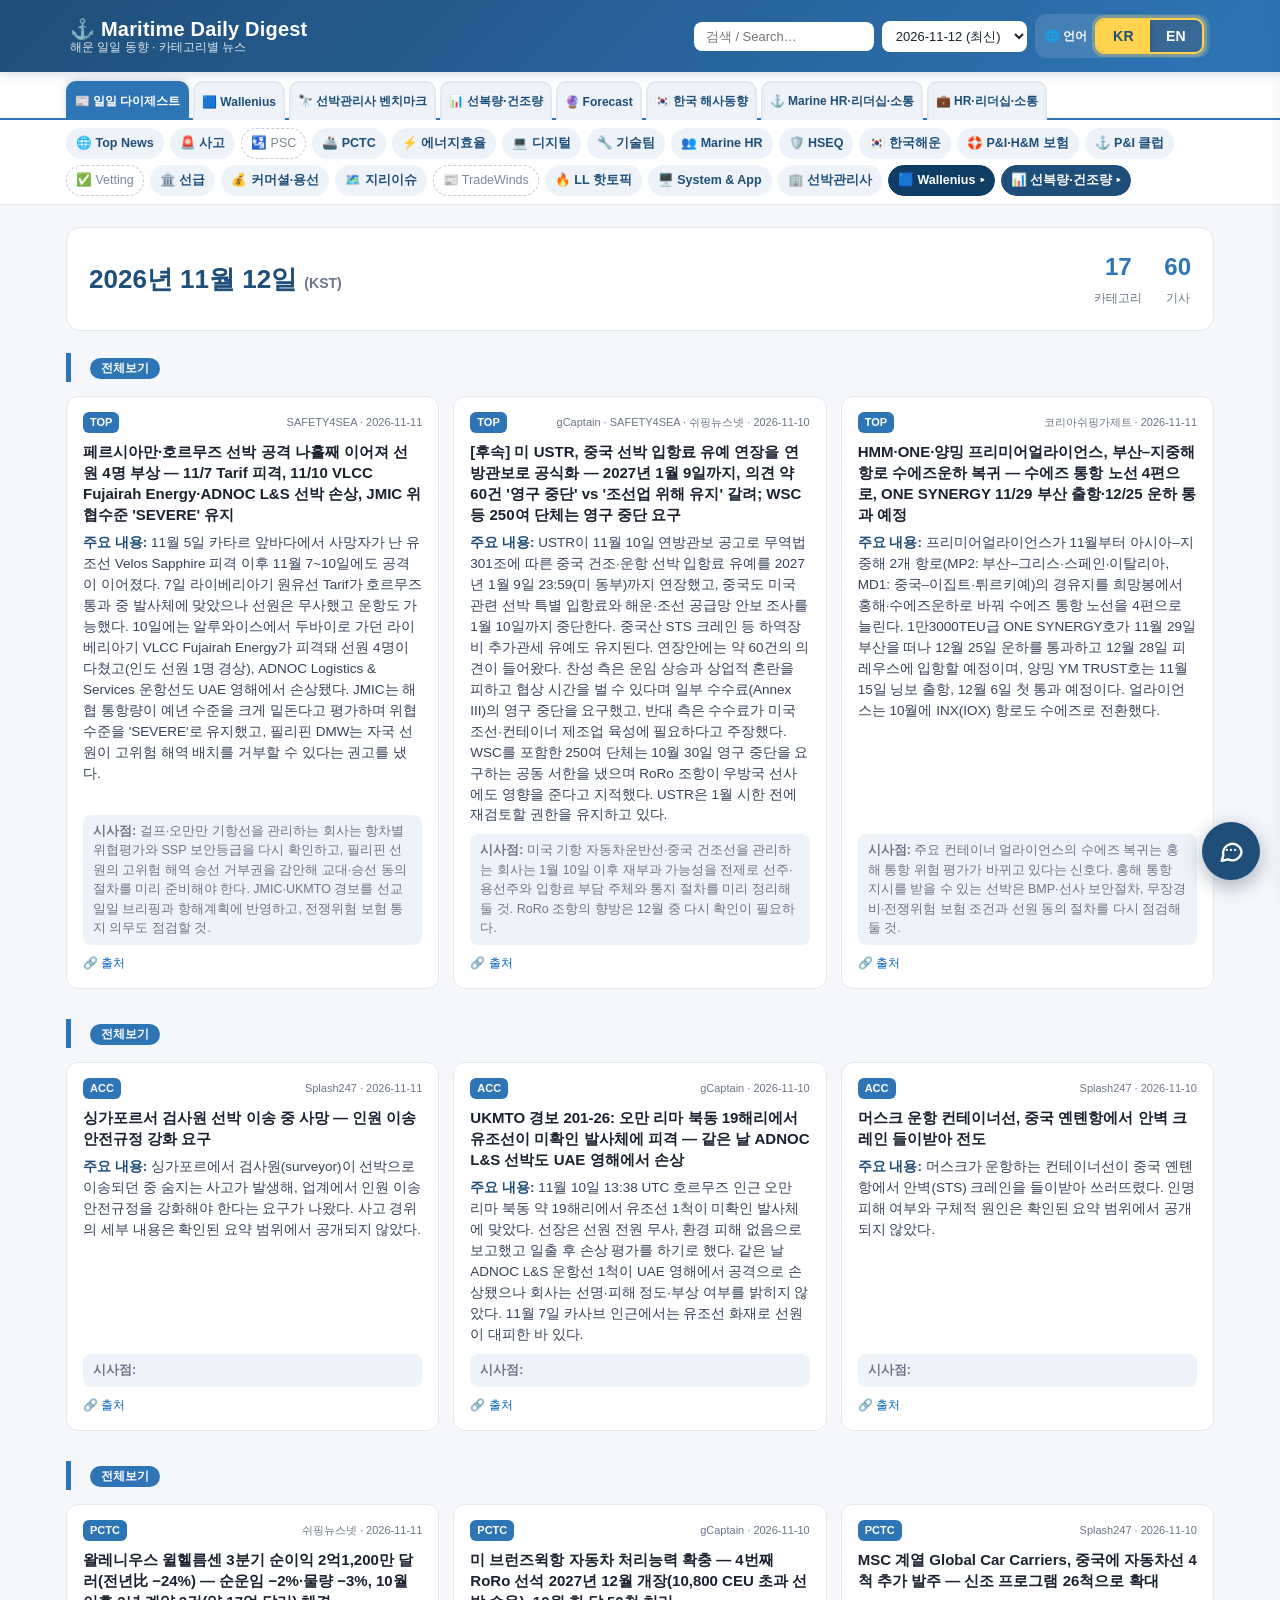
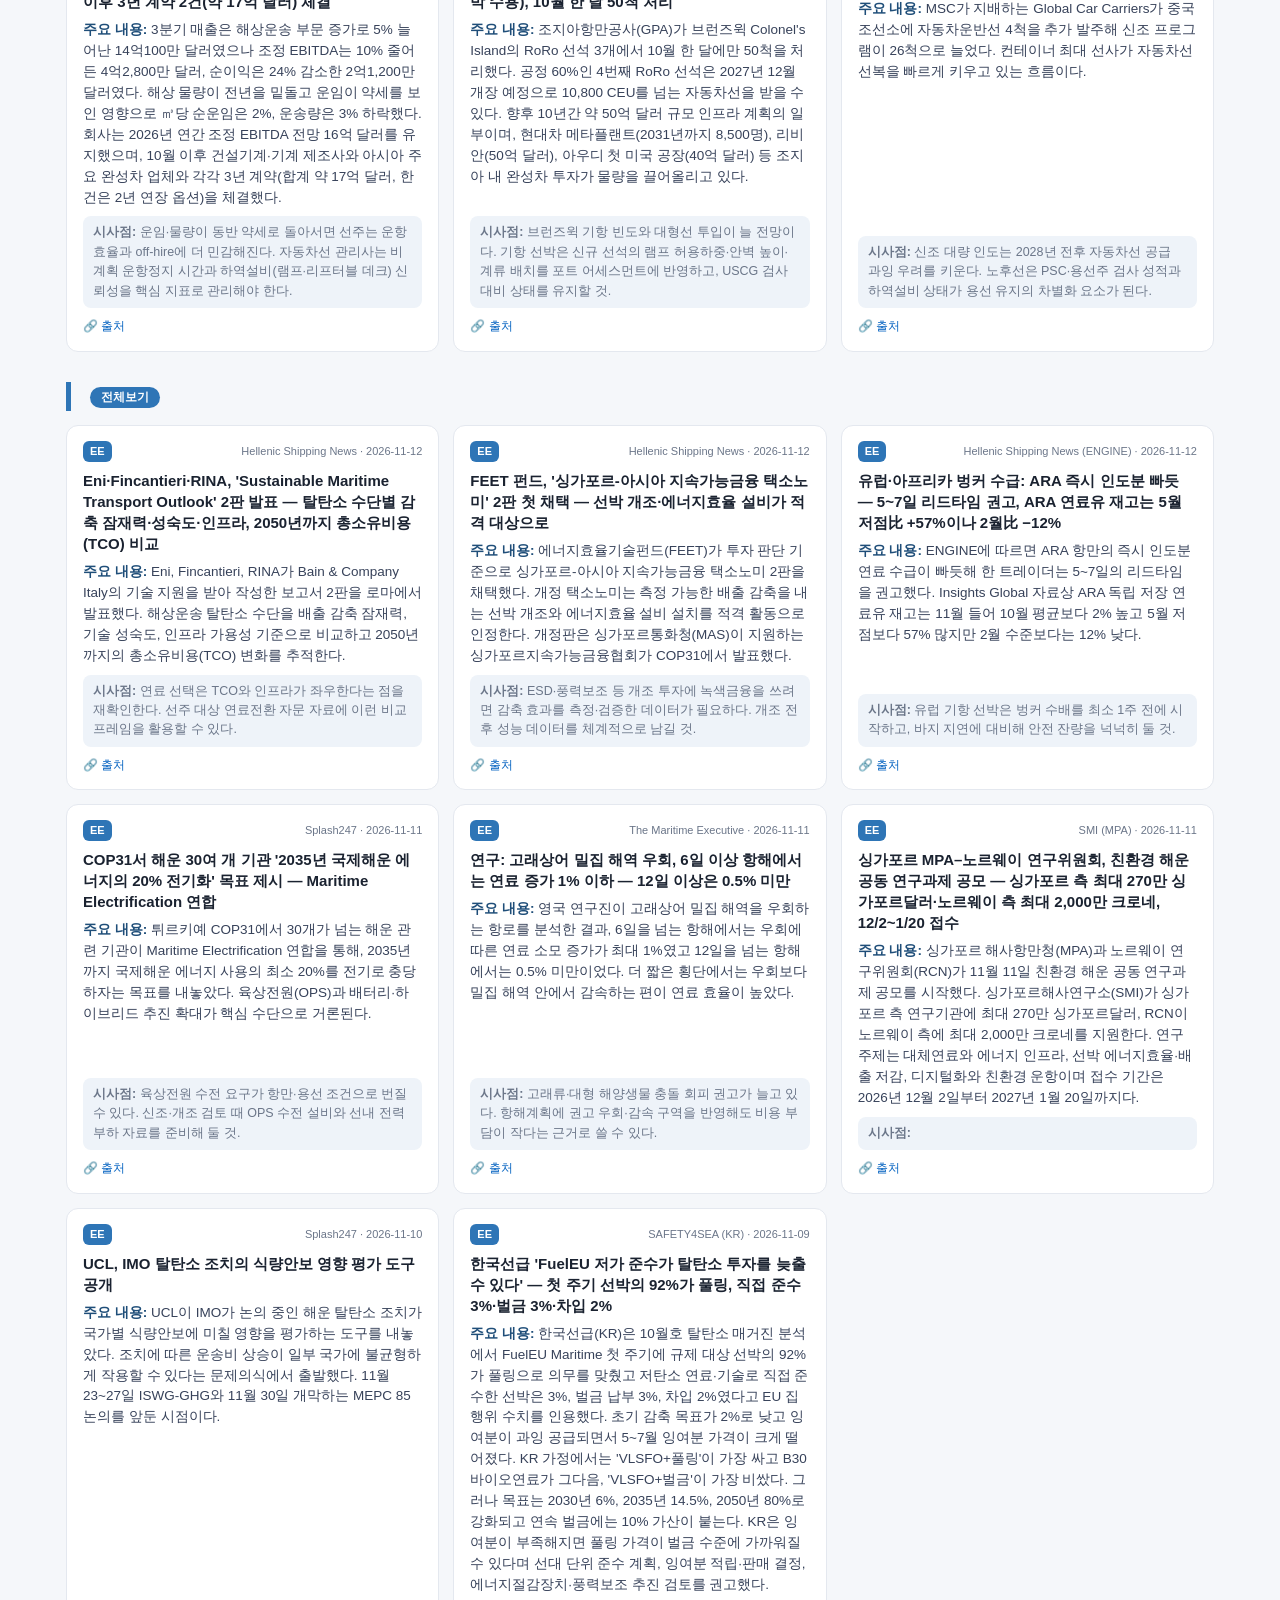
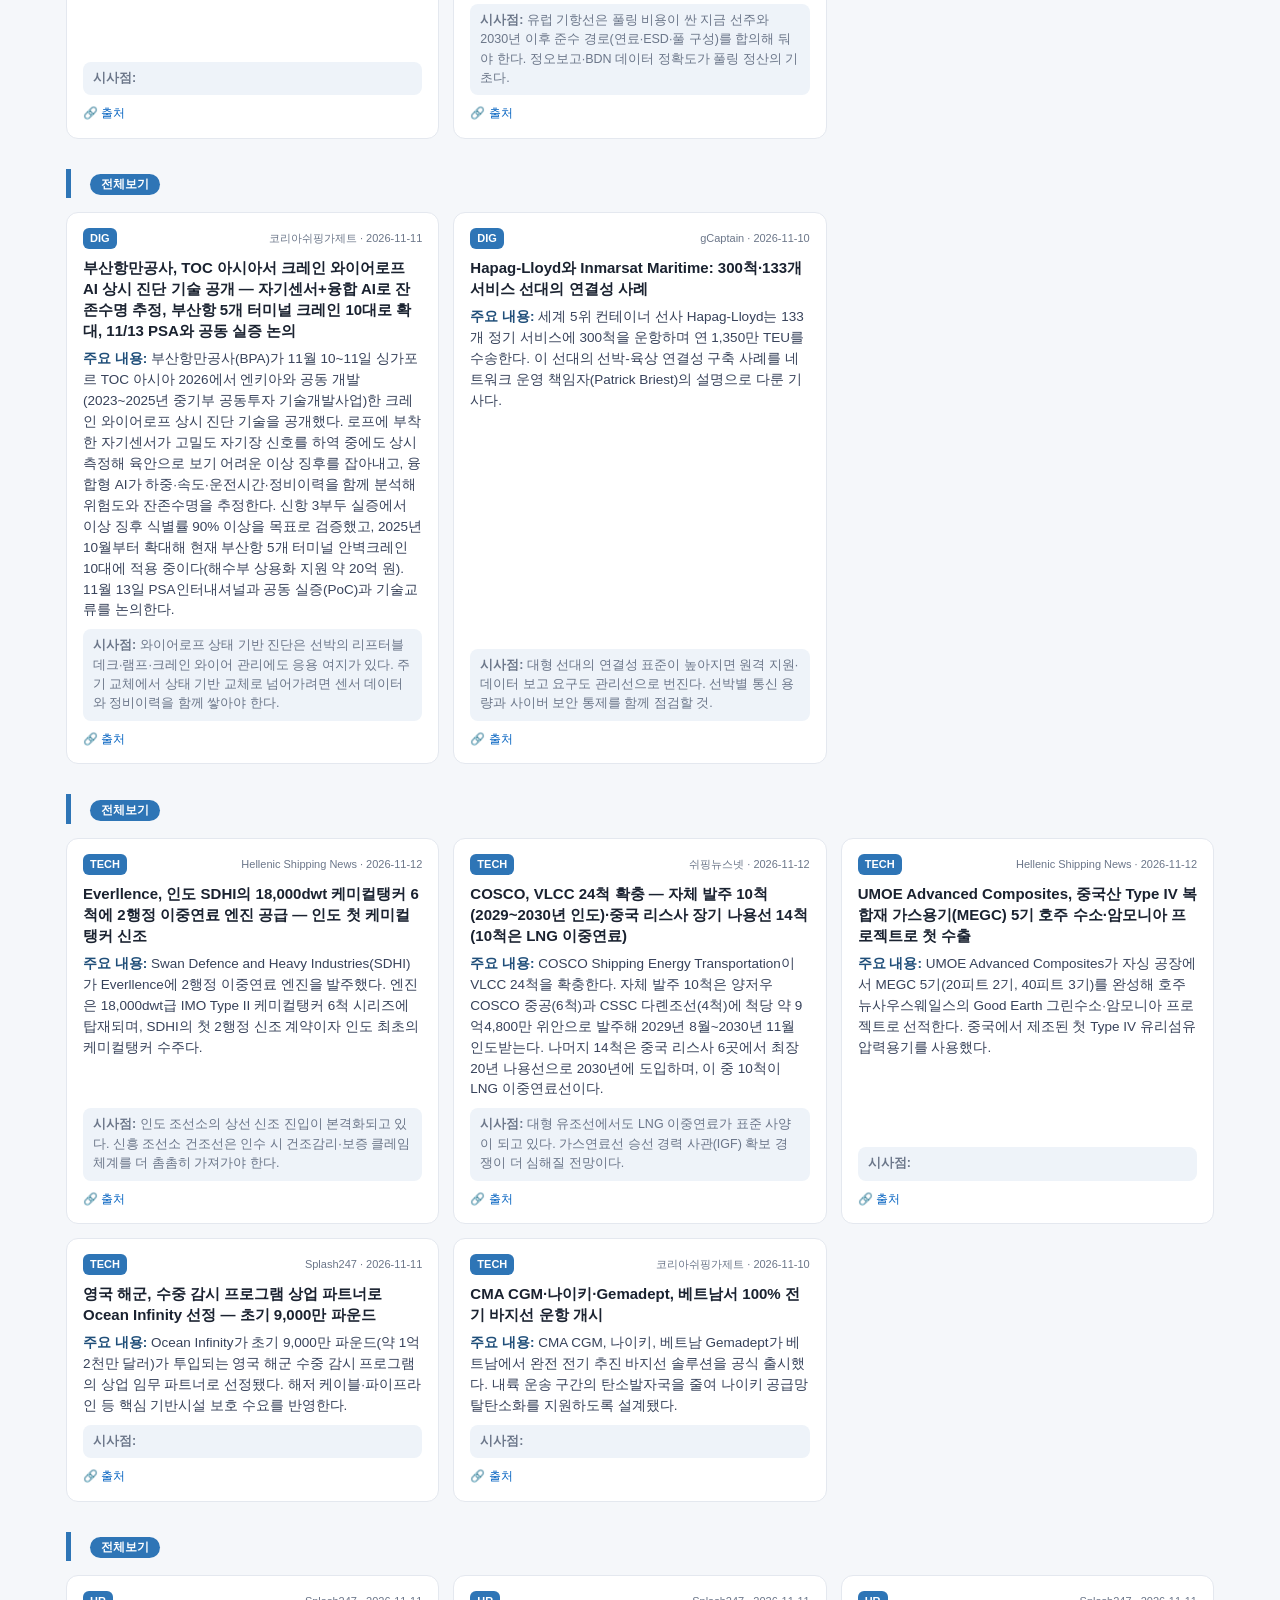
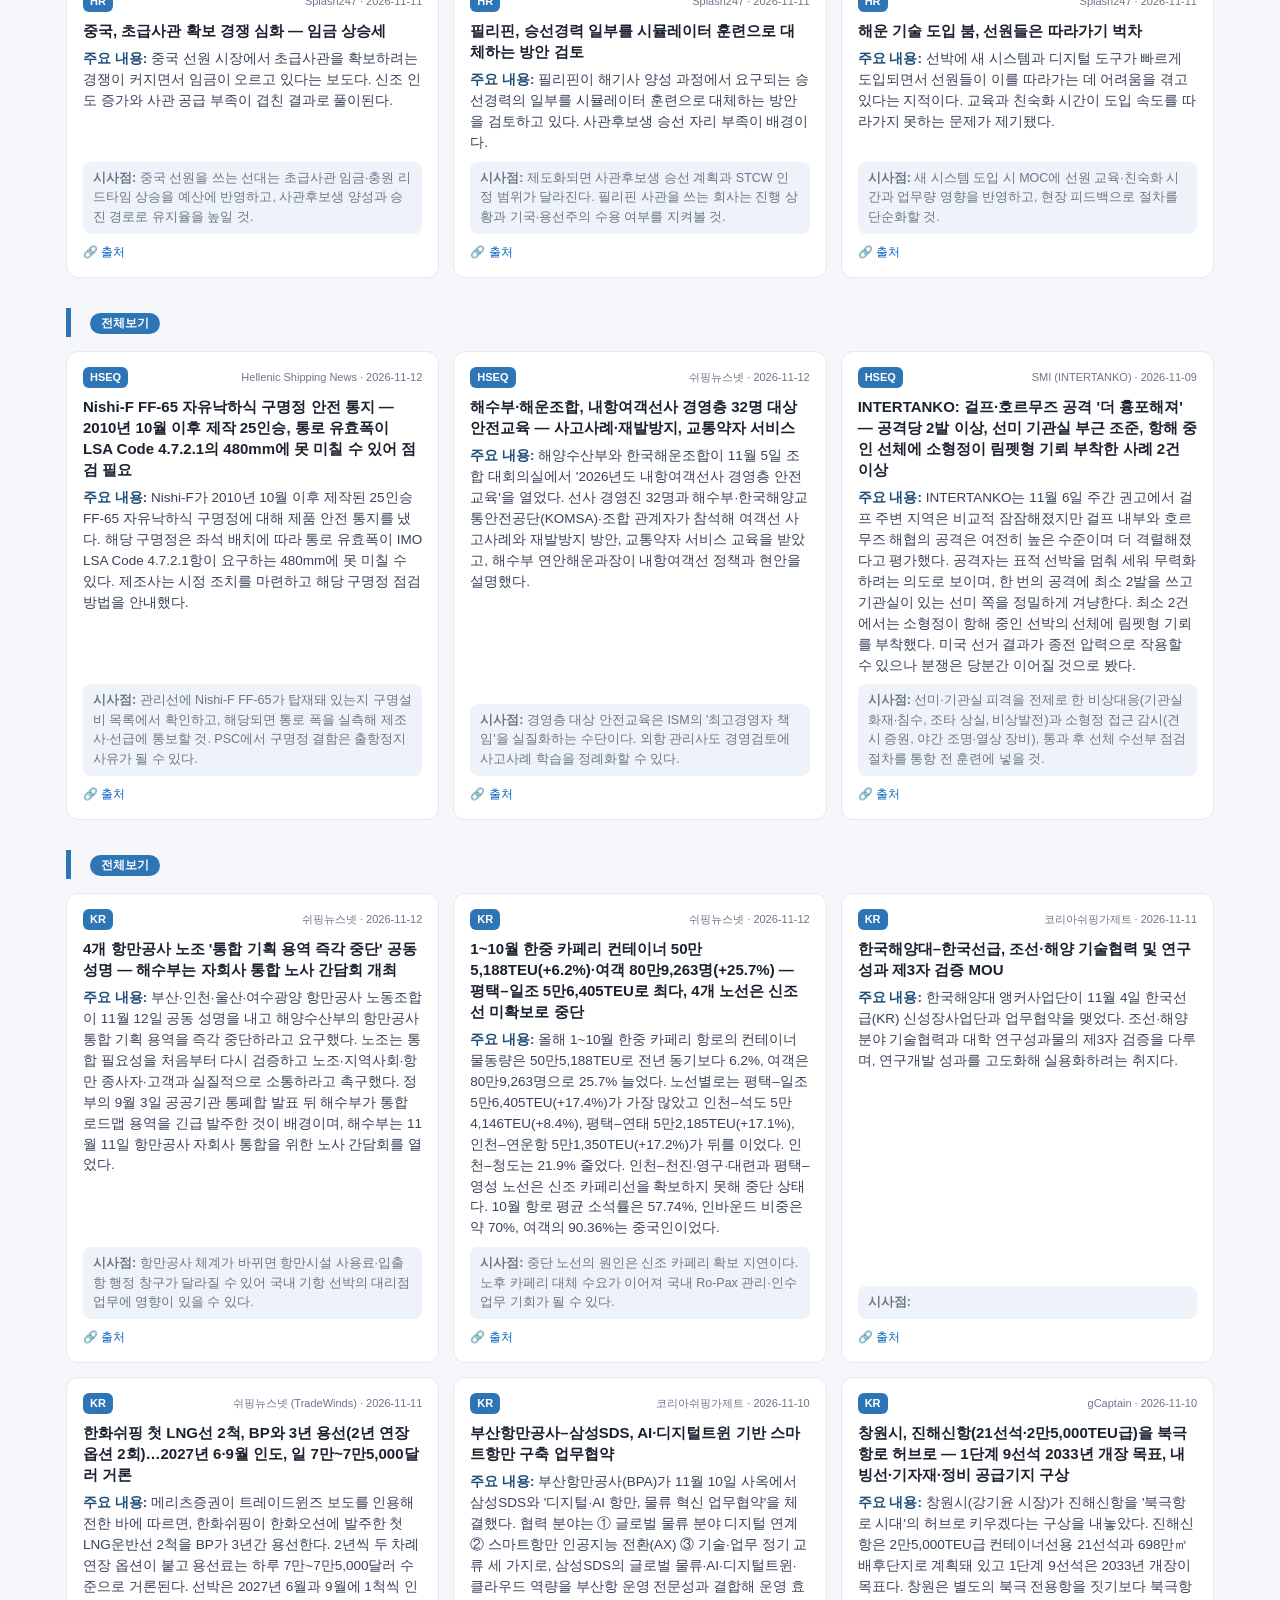
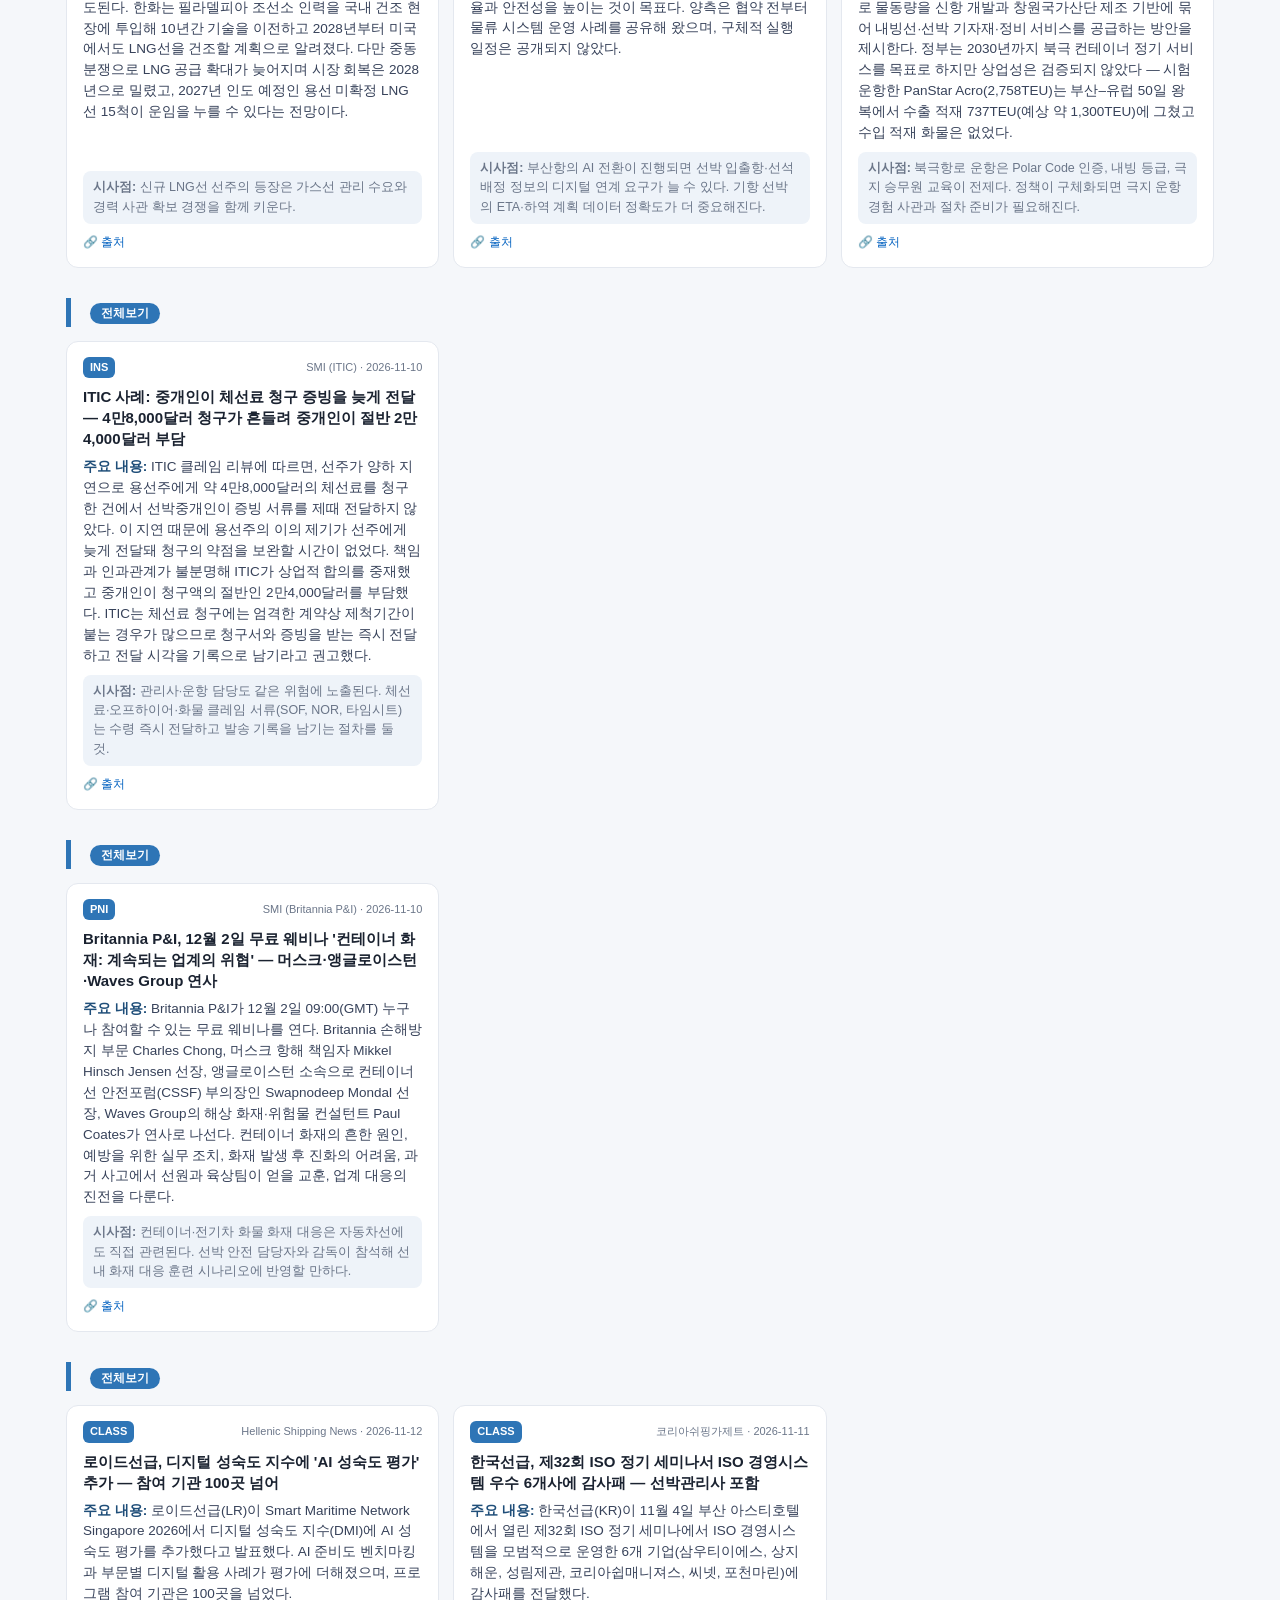
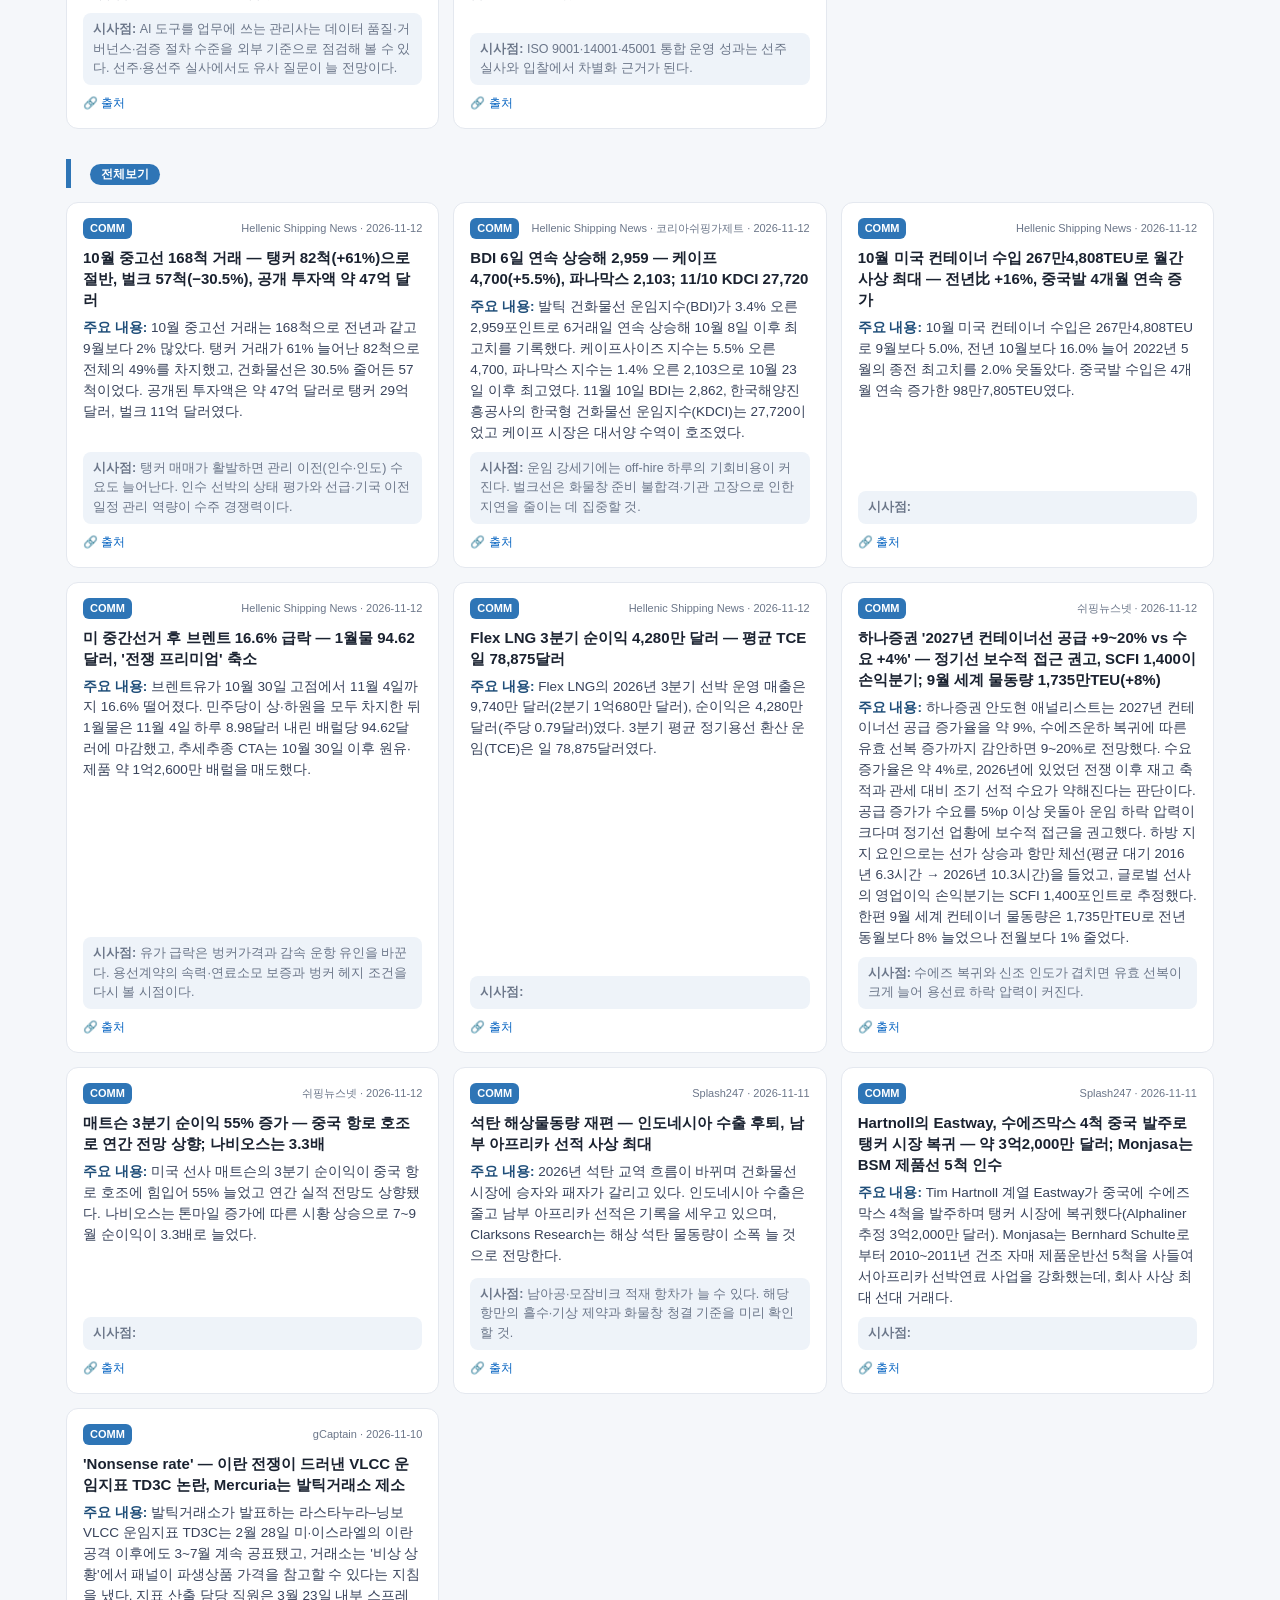
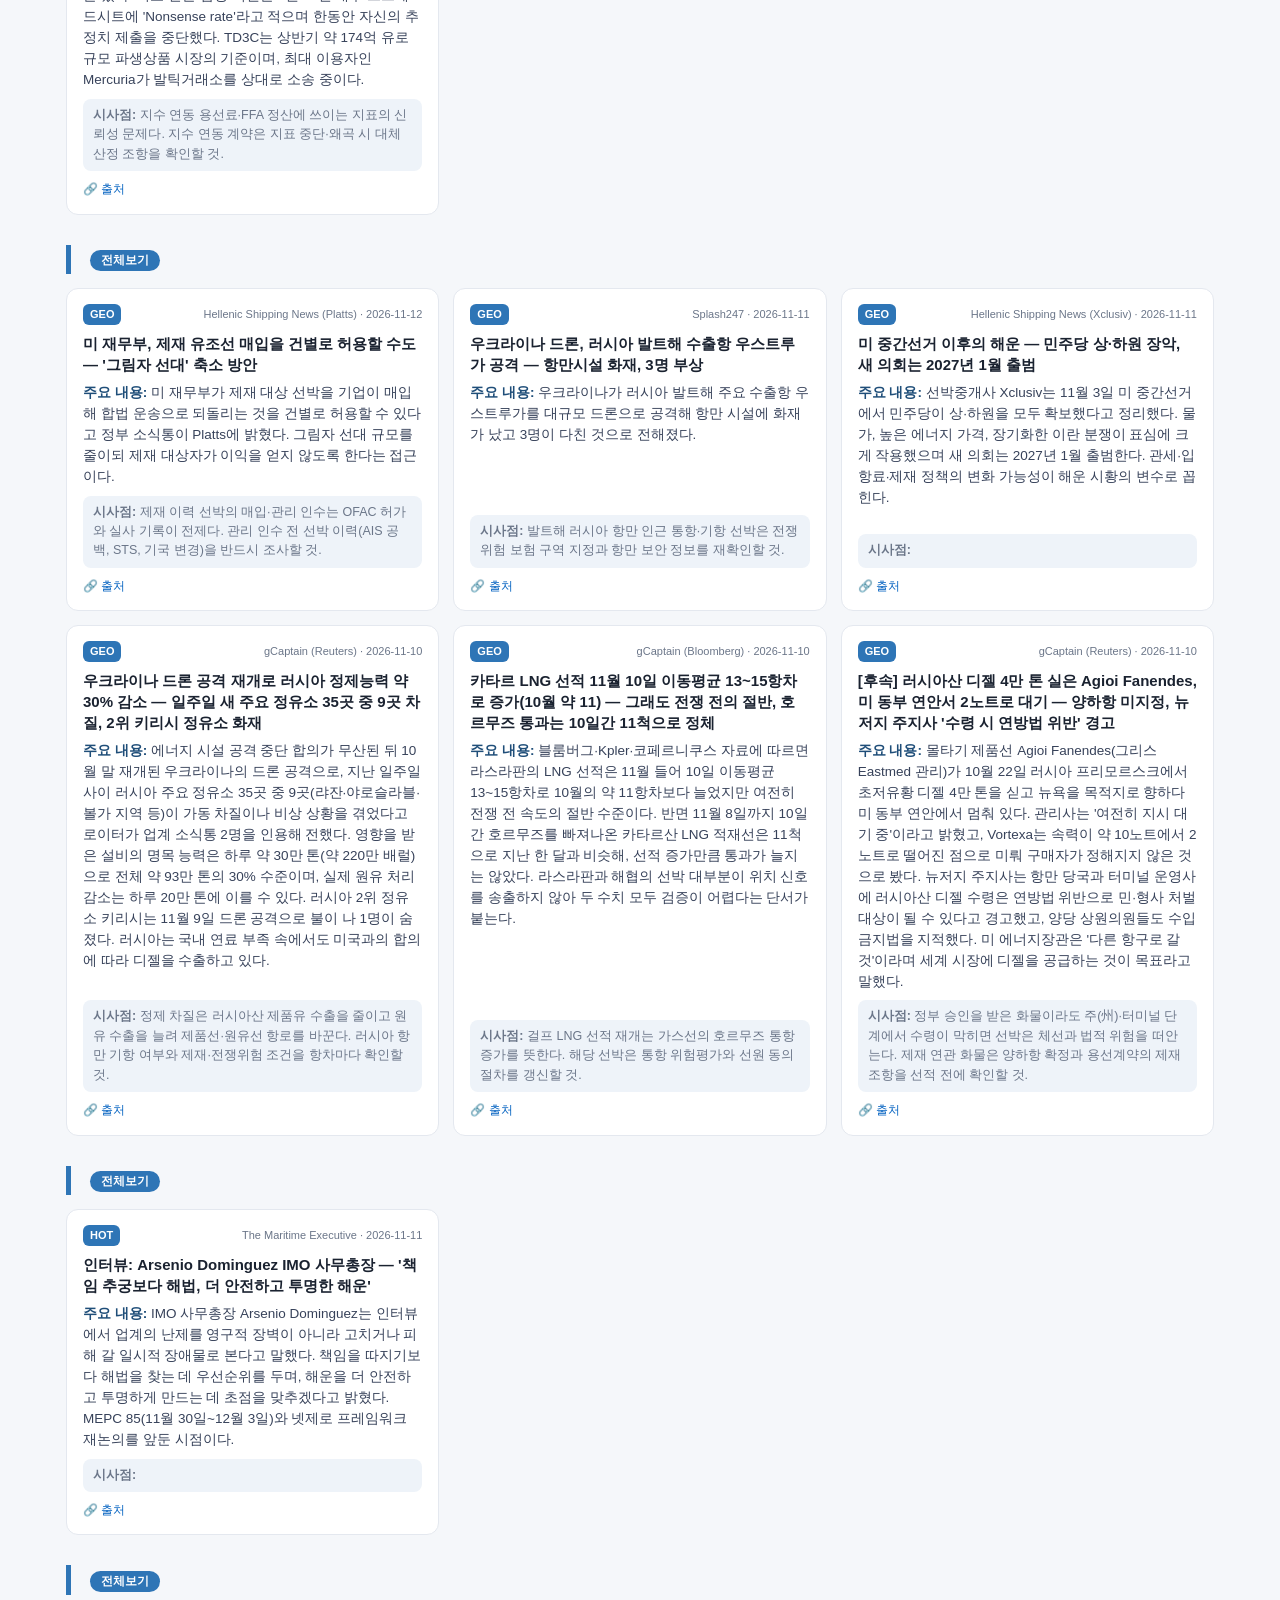
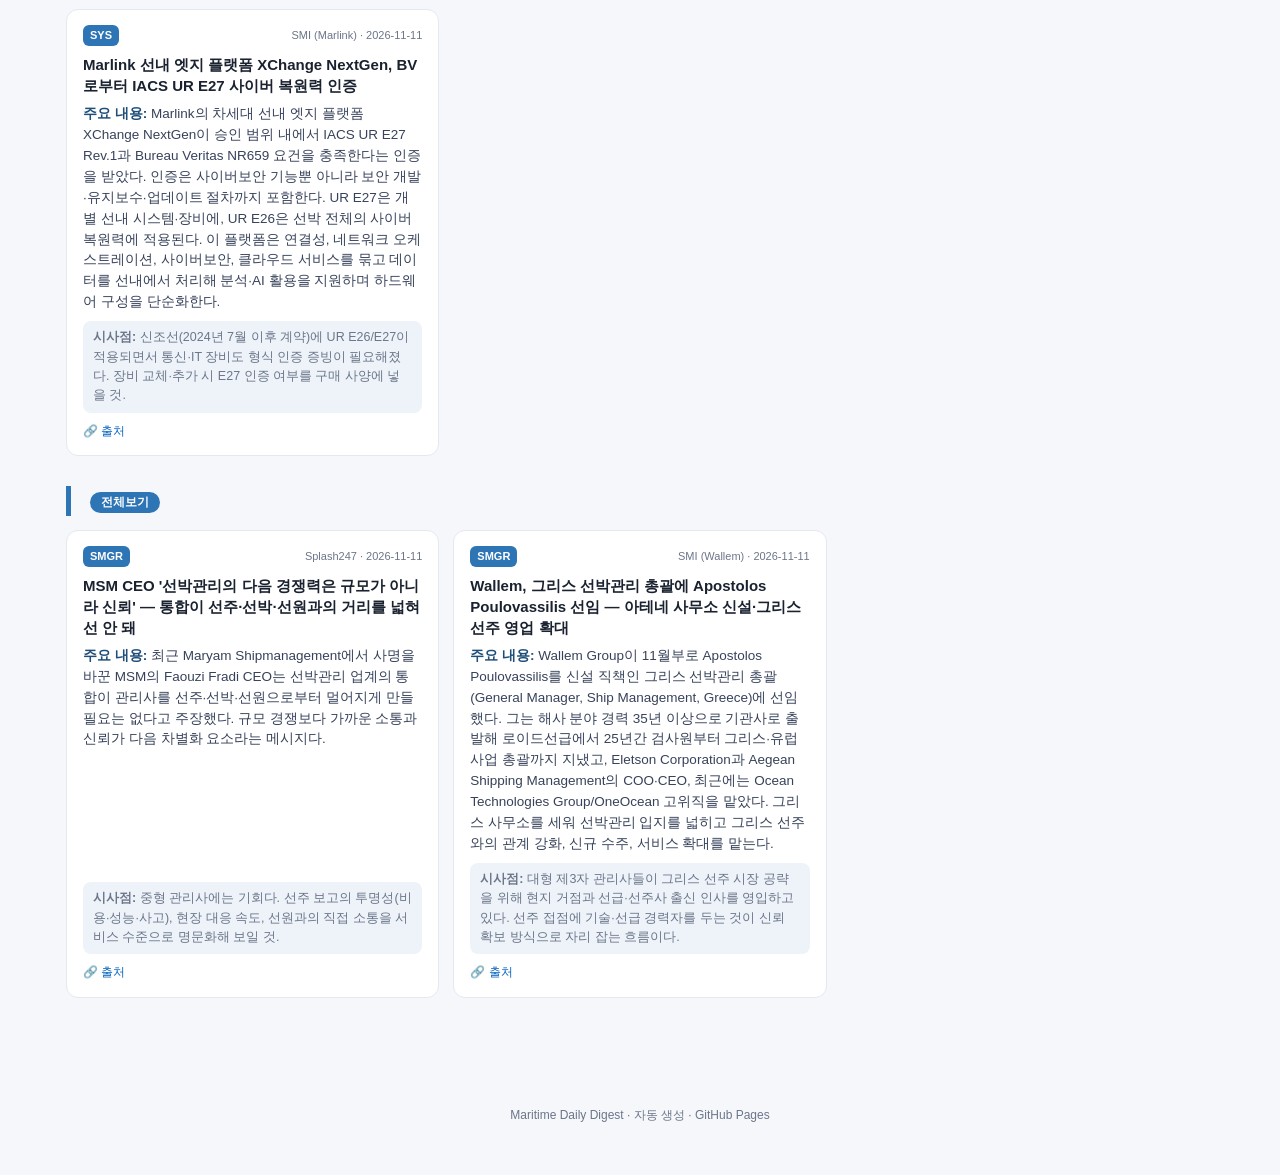
==== commit 2c5acf9b: "Add site chatbot (bottom-right, sidebar, KR/EN)" ====
--- a/index.html
+++ b/index.html
@@ -1950,5 +1950,7 @@
 else { document.getElementById("main").innerHTML = '<div class="empty">데이터가 없습니다.</div>'; }
 })();
 </script>
+<script>window.MDD_CHAT_API = window.MDD_CHAT_API || "";</script>
+<script src="chatbot.js?v=20261113"></script>
 </body>
 </html>
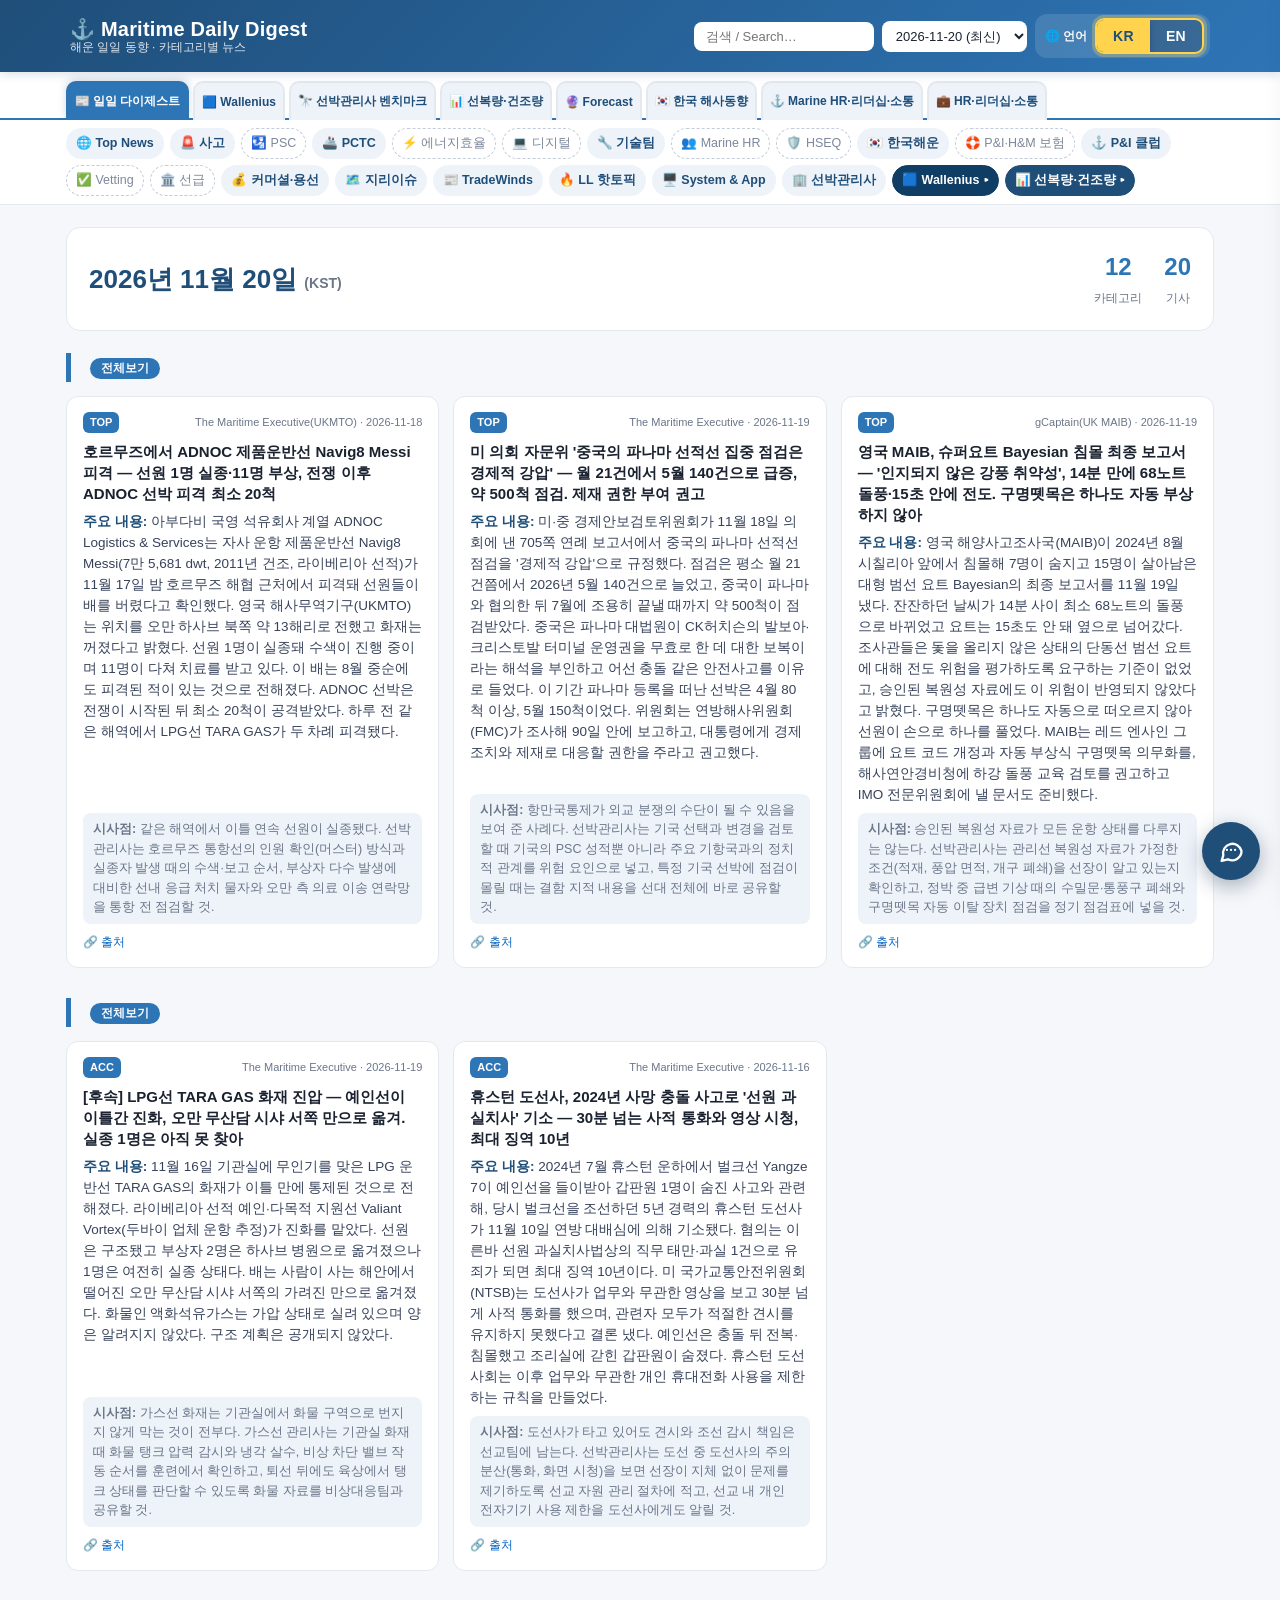
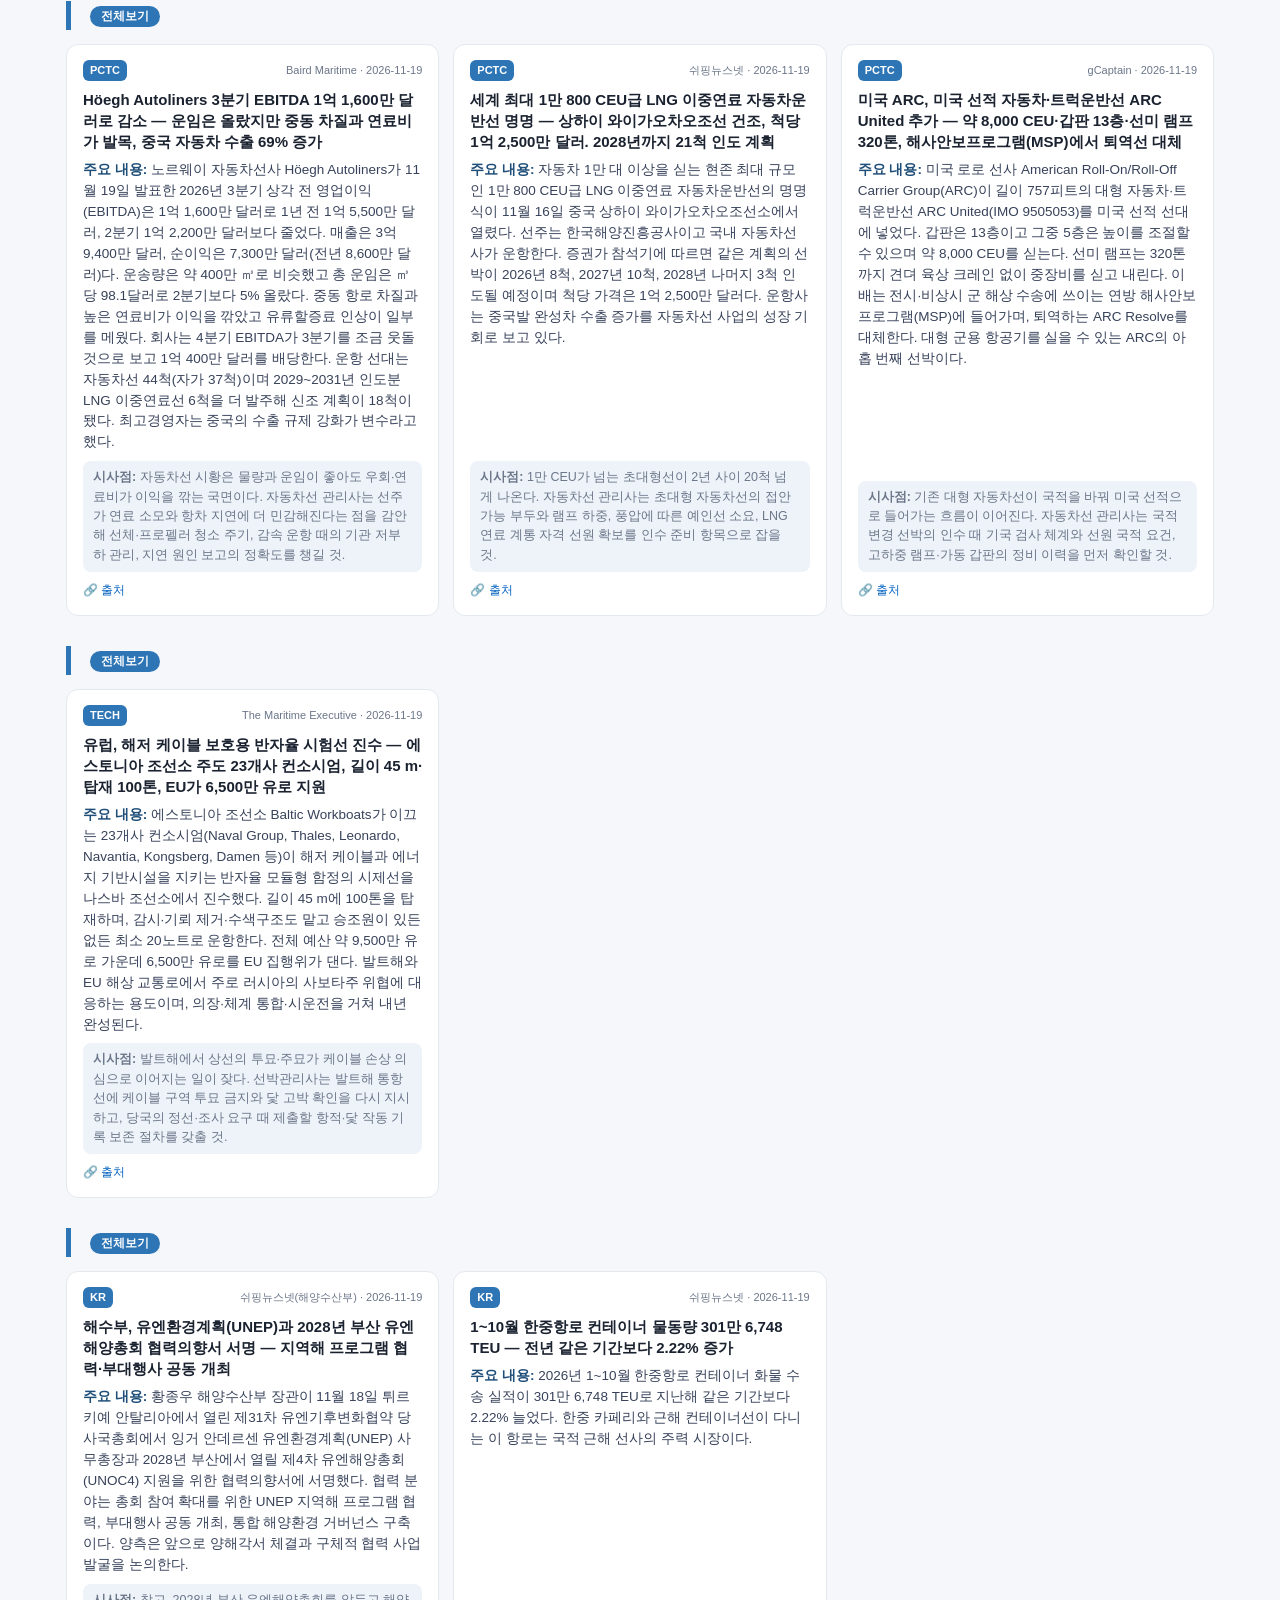
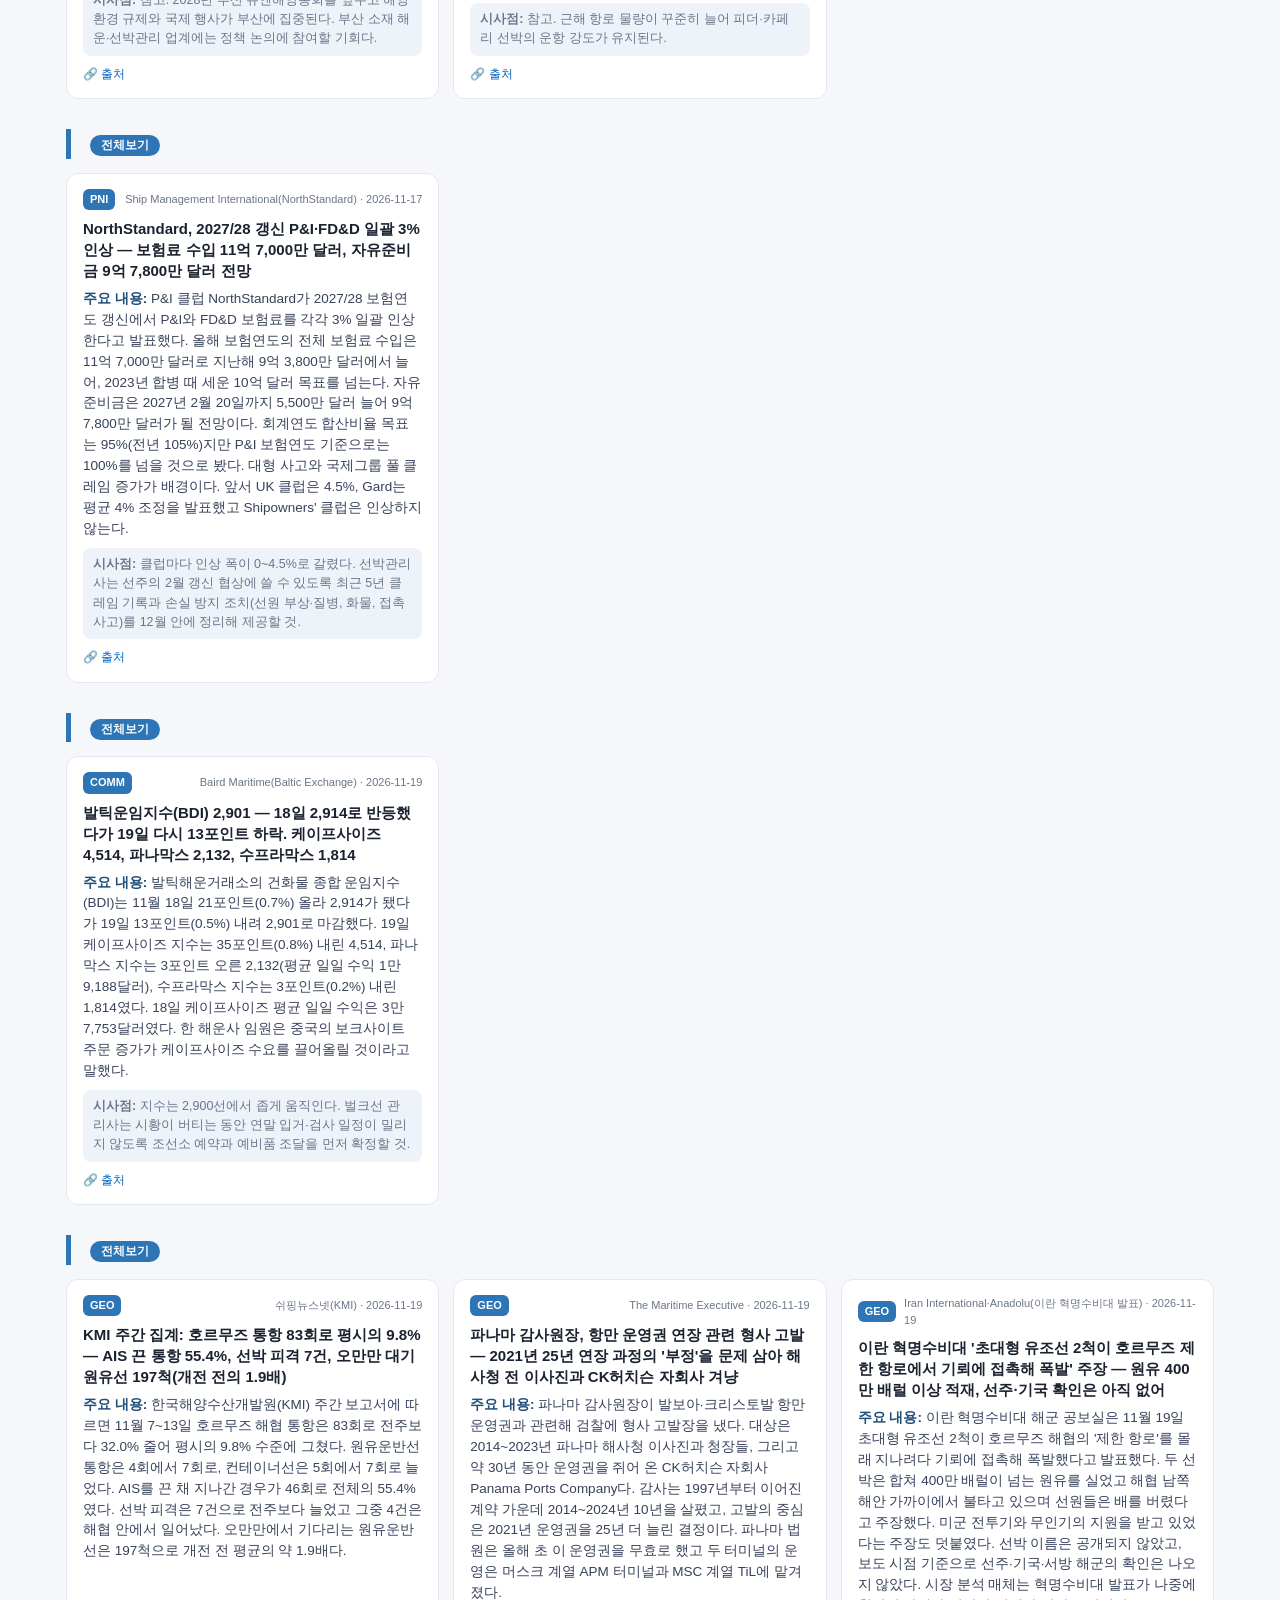
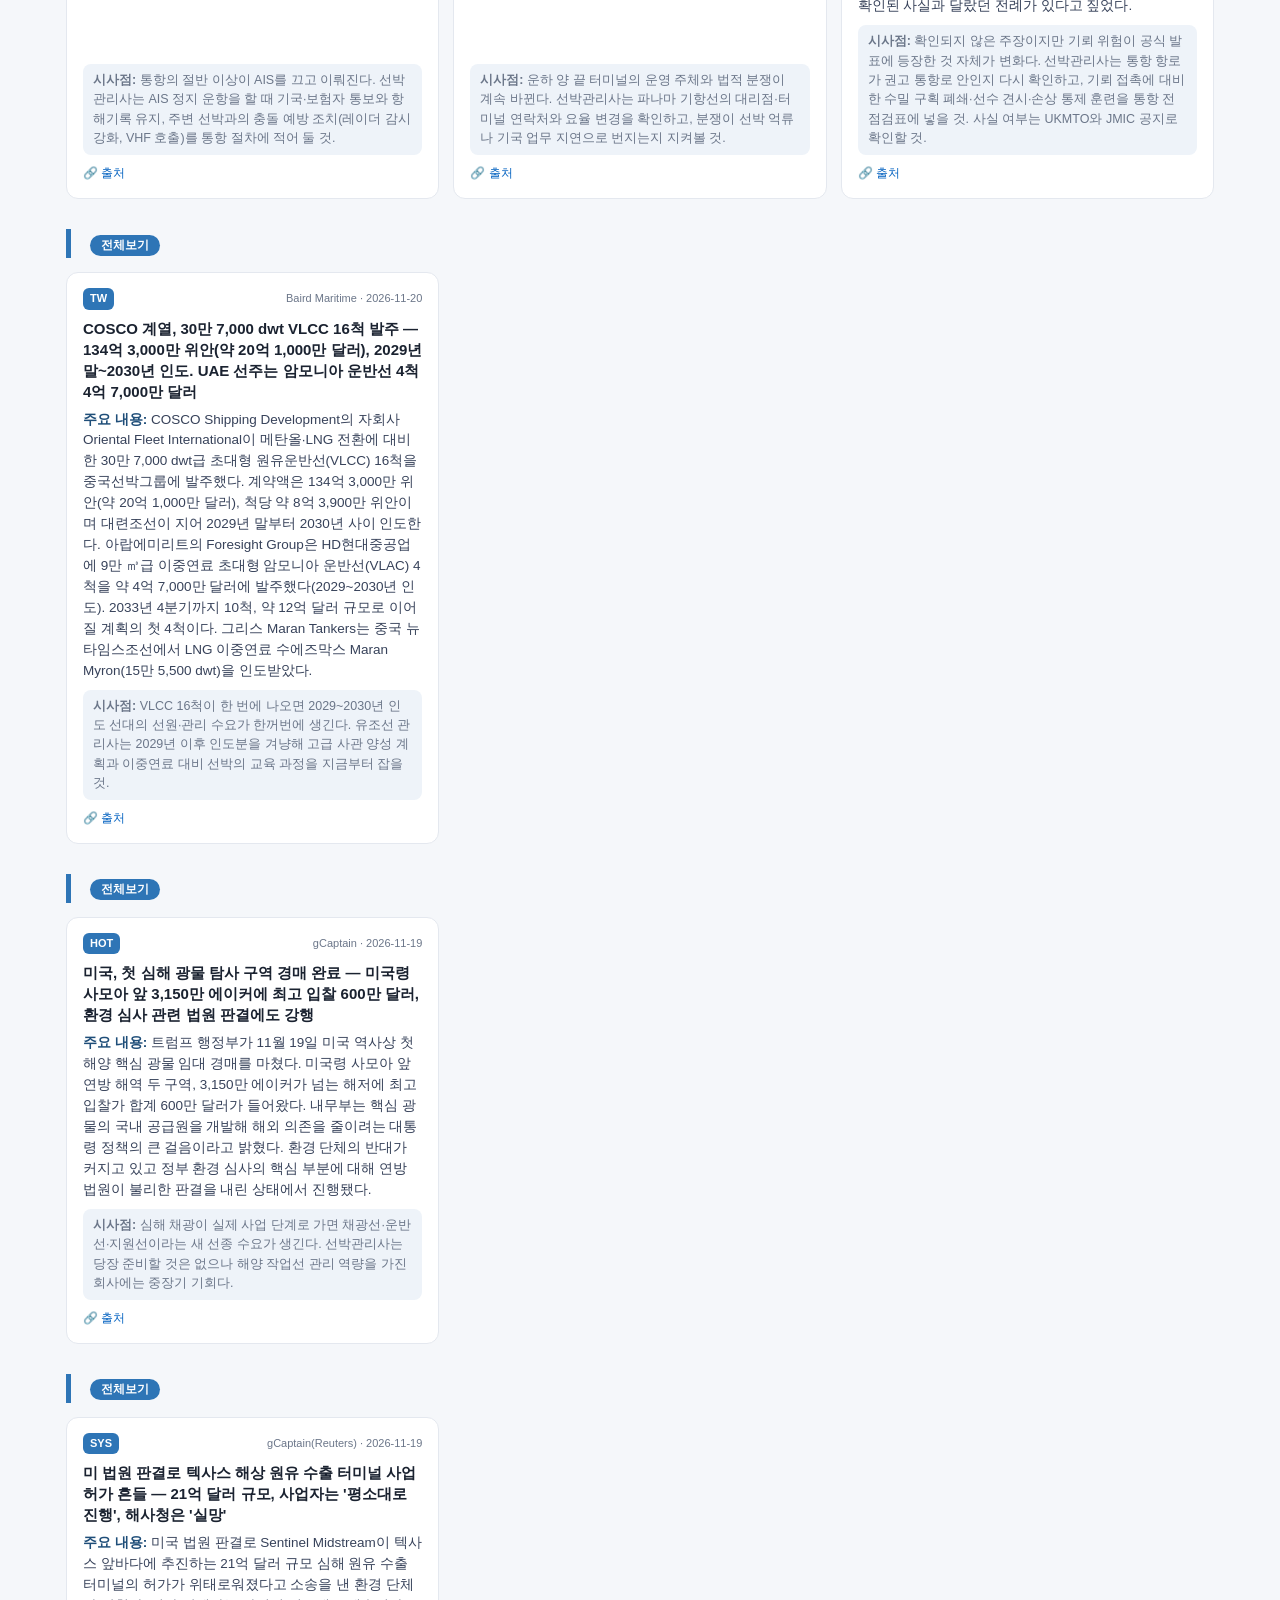
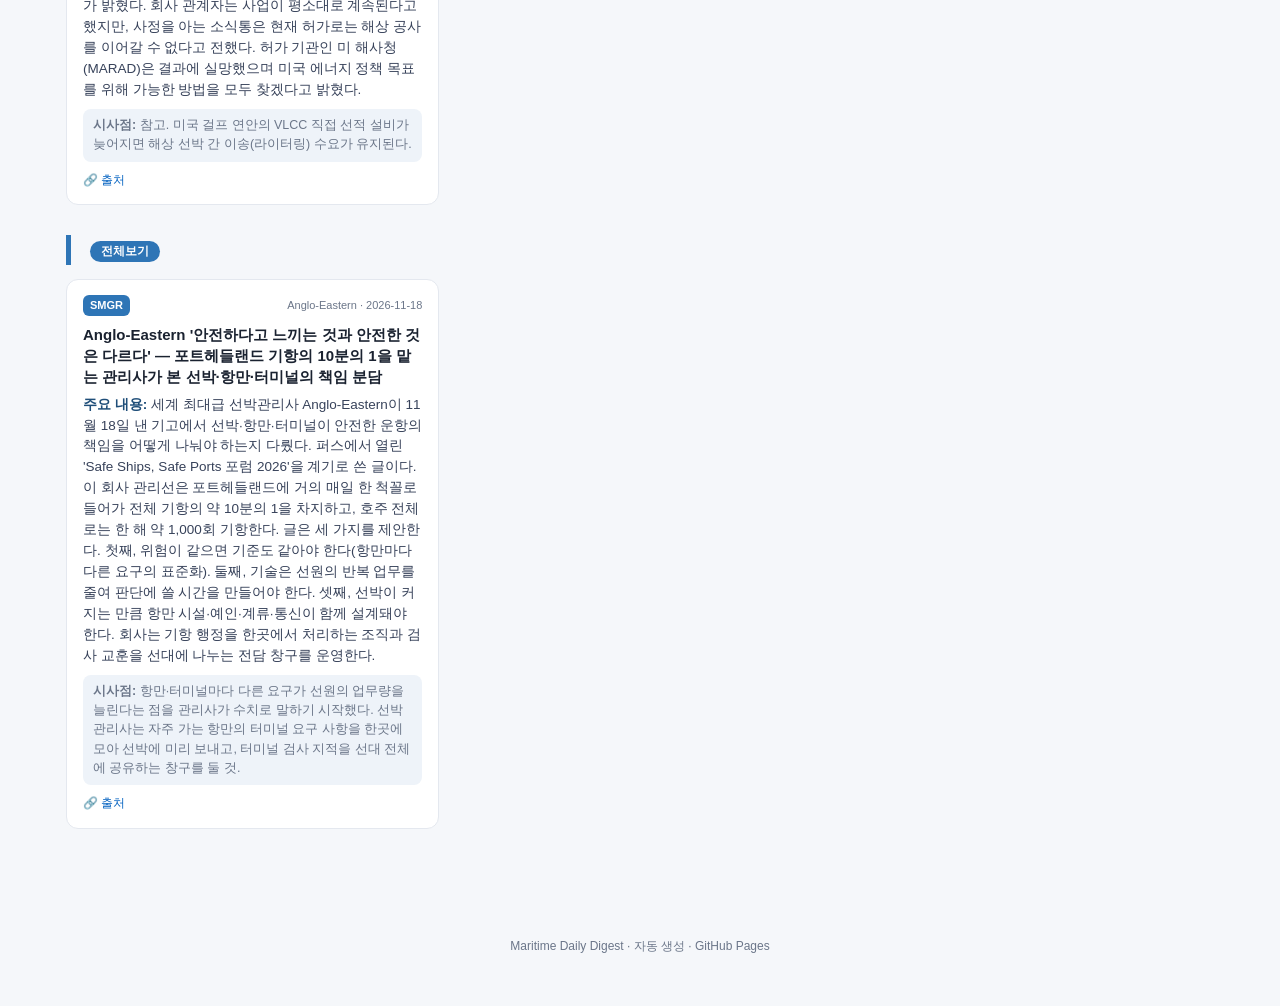
==== commit 5651d304: "Chatbot: search all past editions + Forecast tab, show search scope" ====
--- a/index.html
+++ b/index.html
@@ -1950,7 +1950,7 @@
 else { document.getElementById("main").innerHTML = '<div class="empty">데이터가 없습니다.</div>'; }
 })();
 </script>
-<script>window.MDD_CHAT_API = window.MDD_CHAT_API || "";</script>
-<script src="chatbot.js?v=20261113"></script>
+<script>window.MDD_CHAT_API = window.MDD_CHAT_API || "https://mdd-chat.brightatsea.workers.dev";</script>
+<script src="chatbot.js?v=20261121"></script>
 </body>
 </html>
